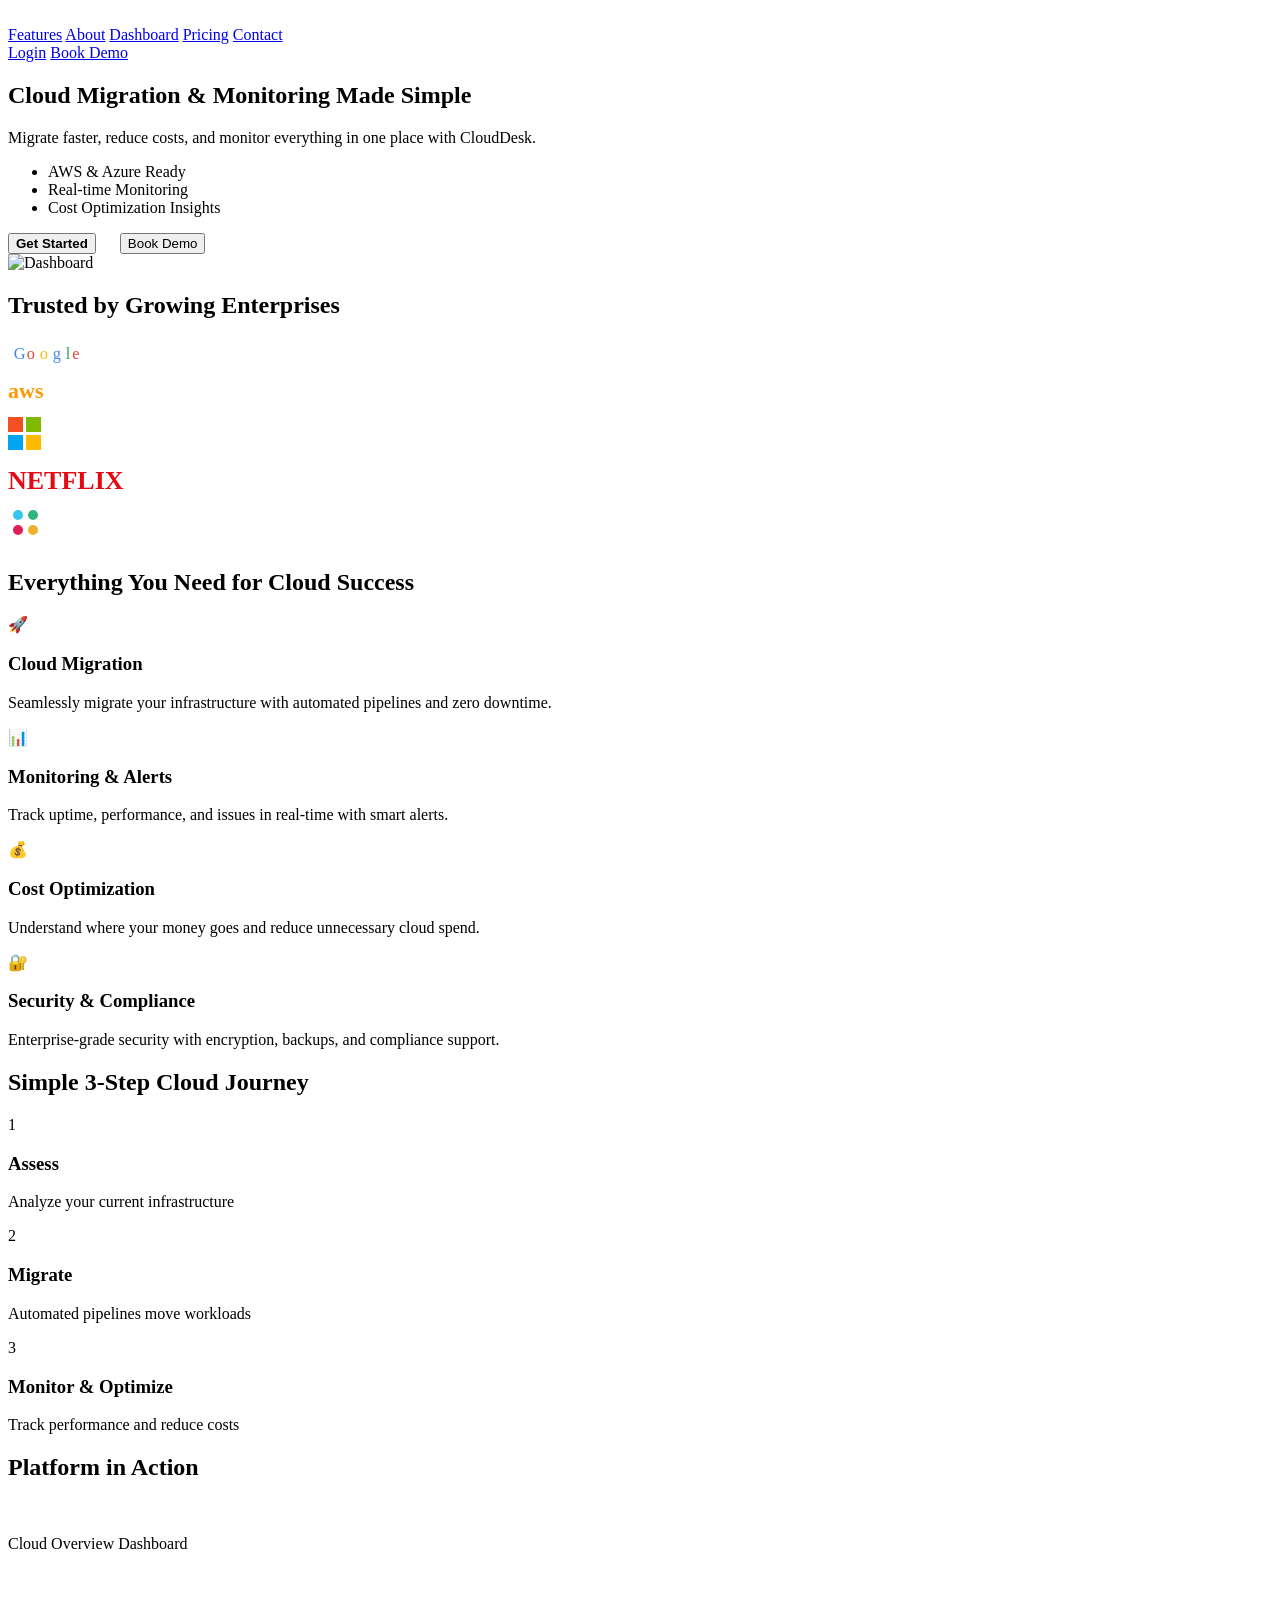
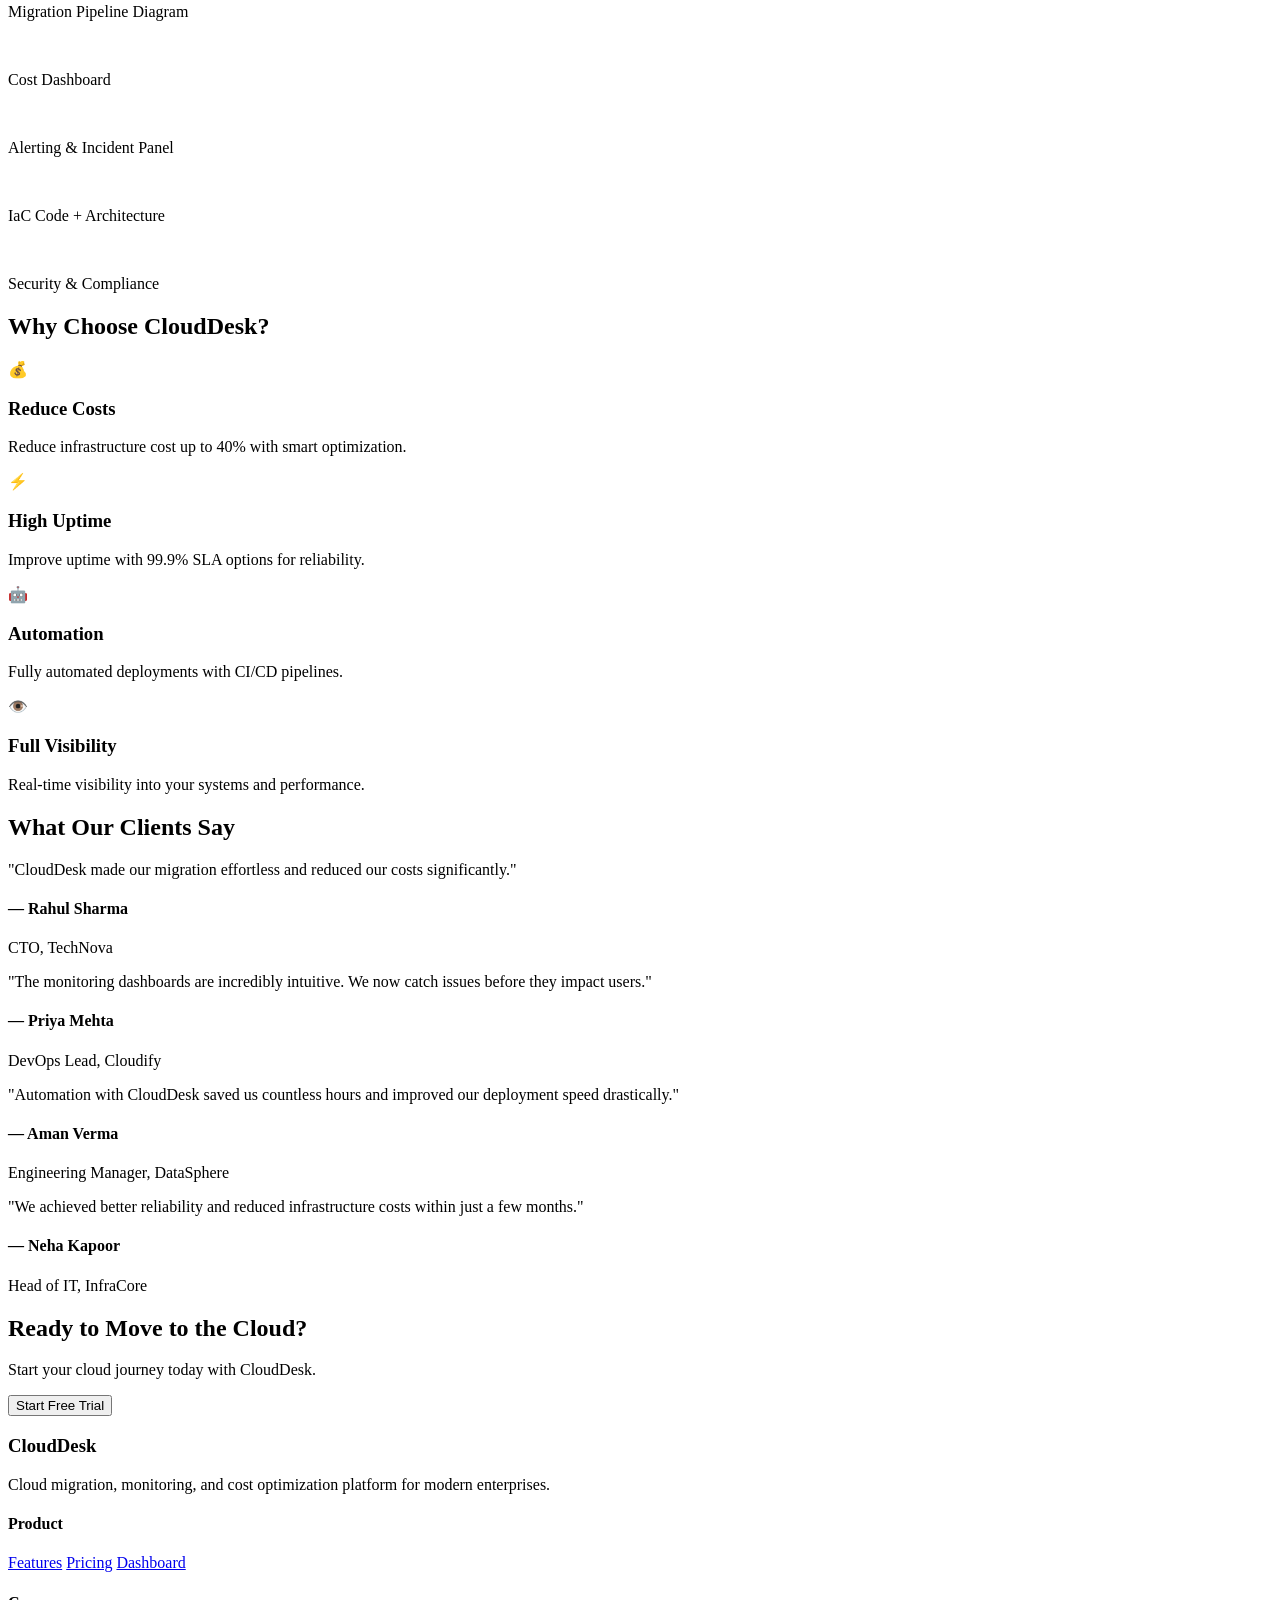
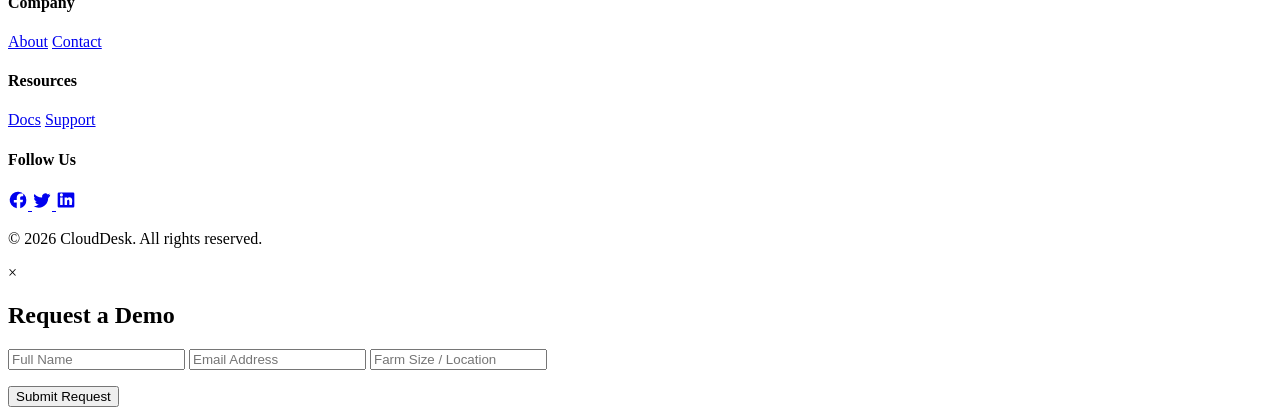
==== index.html @ 8ba95f3a "css" ====
<!DOCTYPE html>
<html lang="en">

<head>
  <meta charset="UTF-8">
  <meta name="viewport" content="width=device-width, initial-scale=1.0">
  <title>CloudDesk</title>
  <link rel="stylesheet" href="assets/css/style.css">
  <link rel="stylesheet" href="assets/css/auth.css">
</head>

<body>

  <!-- Navbar -->
  <header class="navbar">
    <div class="logo">
      <a href="/"><img src="assets/images/logo.png" alt=""></a>
    </div>
    <nav>
      <a href="#features">Features</a>
      <a href="about.html">About</a>
      <a href="#dashboard">Dashboard</a>
      <a href="pricing.html">Pricing</a>
      <a href="contact.html">Contact</a>
    </nav>
    <div class="nav-btns">
      <a href="login.html" class="login">Login</a>
      <a href="javascript:void(0)" class="demo" onclick="openModal()">Book Demo</a>
    </div>
  </header>
  <!-- Hero -->
  <section class="hero">
    <div class="hero-content">
      <h1>Cloud Migration & Monitoring Made Simple</h1>
      <p>
        Migrate faster, reduce costs, and monitor everything in one place with CloudDesk.
      </p>
      <ul class="hero-points">
        <li>AWS & Azure Ready</li>
        <li>Real-time Monitoring</li>
        <li>Cost Optimization Insights</li>
      </ul>

      <div class="hero-buttons">
        <button class="btn" style="color: black; font-weight: 600; margin-right: 20px;">Get Started</button>
        <button class="btn-outline">Book Demo</button>
      </div>


    </div>

    <div class="hero-visual">
      <!-- Main Dashboard -->
      <img class="main-dashboard" src="https://images.unsplash.com/photo-1551288049-bebda4e38f71" alt="Dashboard">

    </div>
  </section>

  <!-- trusted logo -->
  <section class="trusted">
    <h2>Trusted by Growing Enterprises</h2>

    <div class="logos">

      <!-- Google -->
      <div class="logo-item">
        <svg width="100" height="30" viewBox="0 0 272 92">
          <text x="0" y="60" font-size="50" fill="#4285F4">G</text>
          <text x="40" y="60" font-size="50" fill="#EA4335">o</text>
          <text x="80" y="60" font-size="50" fill="#FBBC05">o</text>
          <text x="120" y="60" font-size="50" fill="#4285F4">g</text>
          <text x="160" y="60" font-size="50" fill="#34A853">l</text>
          <text x="180" y="60" font-size="50" fill="#EA4335">e</text>
        </svg>
      </div>

      <!-- AWS -->
      <div class="logo-item">
        <svg width="120" height="40">
          <text x="0" y="25" font-size="22" fill="#FF9900" font-weight="bold">
            aws
          </text>
        </svg>
      </div>

      <!-- Microsoft -->
      <div class="logo-item">
        <svg width="120" height="40">
          <rect x="0" y="0" width="15" height="15" fill="#F25022" />
          <rect x="18" y="0" width="15" height="15" fill="#7FBA00" />
          <rect x="0" y="18" width="15" height="15" fill="#00A4EF" />
          <rect x="18" y="18" width="15" height="15" fill="#FFB900" />
          <text x="40" y="25" font-size="18" fill="#fff">Microsoft</text>
        </svg>
      </div>

      <!-- Netflix -->
      <div class="logo-item">
        <svg width="120" height="40">
          <text x="0" y="28" font-size="26" fill="#E50914" font-weight="bold">
            NETFLIX
          </text>
        </svg>
      </div>

      <!-- Slack -->
      <div class="logo-item">
        <svg width="120" height="40">
          <circle cx="10" cy="10" r="5" fill="#36C5F0" />
          <circle cx="25" cy="10" r="5" fill="#2EB67D" />
          <circle cx="10" cy="25" r="5" fill="#E01E5A" />
          <circle cx="25" cy="25" r="5" fill="#ECB22E" />
          <text x="40" y="25" font-size="18" fill="#fff">Slack</text>
        </svg>
      </div>

    </div>
  </section>

  <!-- Features -->
  <section class="features" id="features">
    <h2>Everything You Need for Cloud Success</h2>

    <div class="features-grid">

      <!-- Card 1 -->
      <div class="feature-card">
        <div class="icon">🚀</div>
        <h3>Cloud Migration</h3>
        <p>Seamlessly migrate your infrastructure with automated pipelines and zero downtime.</p>
      </div>

      <!-- Card 2 -->
      <div class="feature-card">
        <div class="icon">📊</div>
        <h3>Monitoring & Alerts</h3>
        <p>Track uptime, performance, and issues in real-time with smart alerts.</p>
      </div>

      <!-- Card 3 -->
      <div class="feature-card">
        <div class="icon">💰</div>
        <h3>Cost Optimization</h3>
        <p>Understand where your money goes and reduce unnecessary cloud spend.</p>
      </div>

      <!-- Card 4 -->
      <div class="feature-card">
        <div class="icon">🔐</div>
        <h3>Security & Compliance</h3>
        <p>Enterprise-grade security with encryption, backups, and compliance support.</p>
      </div>

    </div>
  </section>

  <!-- How it works -->
  <section class="steps">
    <h2>Simple 3-Step Cloud Journey</h2>

    <div class="steps-container">

      <!-- Step 1 -->
      <div class="step">
        <div class="step-circle">1</div>
        <h3>Assess</h3>
        <p>Analyze your current infrastructure</p>
      </div>

      <!-- Step 2 -->
      <div class="step">
        <div class="step-circle">2</div>
        <h3>Migrate</h3>
        <p>Automated pipelines move workloads</p>
      </div>

      <!-- Step 3 -->
      <div class="step">
        <div class="step-circle">3</div>
        <h3>Monitor & Optimize</h3>
        <p>Track performance and reduce costs</p>
      </div>

    </div>
  </section>

  <!-- Dashboard -->
  <section class="screens" id="dashboard">
    <h2>Platform in Action</h2>

    <div class="screens-grid">

      <div class="screen-card">
        <img src="assets/images/dashboard.png" alt="">
        <p>Cloud Overview Dashboard</p>
      </div>

      <div class="screen-card">
        <img src="assets/images/MIgration pipline.png" alt="">
        <p>Migration Pipeline Diagram</p>
      </div>

      <div class="screen-card">
        <img src="assets/images/Cost.png" alt="">
        <p>Cost Dashboard</p>
      </div>

      <div class="screen-card">
        <img src="assets/images/Alerts.png" alt="">
        <p>Alerting & Incident Panel</p>
      </div>

      <div class="screen-card">
        <img src="assets/images/lac.png" alt="">
        <p>IaC Code + Architecture</p>
      </div>

      <div class="screen-card">
        <img src="assets/images/Security.png" alt="">
        <p>Security & Compliance</p>
      </div>
    </div>
  </section>
  <!-- Stats -->
  <section class="benefits">
    <h2>Why Choose CloudDesk?</h2>

    <div class="benefits-grid">

      <!-- Benefit 1 -->
      <div class="benefit-card">
        <div class="benefit-icon">💰</div>
        <h3>Reduce Costs</h3>
        <p>Reduce infrastructure cost up to 40% with smart optimization.</p>
      </div>

      <!-- Benefit 2 -->
      <div class="benefit-card">
        <div class="benefit-icon">⚡</div>
        <h3>High Uptime</h3>
        <p>Improve uptime with 99.9% SLA options for reliability.</p>
      </div>

      <!-- Benefit 3 -->
      <div class="benefit-card">
        <div class="benefit-icon">🤖</div>
        <h3>Automation</h3>
        <p>Fully automated deployments with CI/CD pipelines.</p>
      </div>

      <!-- Benefit 4 -->
      <div class="benefit-card">
        <div class="benefit-icon">👁️</div>
        <h3>Full Visibility</h3>
        <p>Real-time visibility into your systems and performance.</p>
      </div>

    </div>
  </section>

  <!-- testimonials -->
  <section class="testimonials">
    <h2>What Our Clients Say</h2>

    <div class="testimonials-grid">

      <!-- Testimonial 1 -->
      <div class="testimonial-card">
        <p>"CloudDesk made our migration effortless and reduced our costs significantly."</p>
        <h4>— Rahul Sharma</h4>
        <span>CTO, TechNova</span>
      </div>

      <!-- Testimonial 2 -->
      <div class="testimonial-card">
        <p>"The monitoring dashboards are incredibly intuitive. We now catch issues before they impact users."</p>
        <h4>— Priya Mehta</h4>
        <span>DevOps Lead, Cloudify</span>
      </div>

      <!-- Testimonial 3 -->
      <div class="testimonial-card">
        <p>"Automation with CloudDesk saved us countless hours and improved our deployment speed drastically."</p>
        <h4>— Aman Verma</h4>
        <span>Engineering Manager, DataSphere</span>
      </div>

      <!-- Testimonial 4 -->
      <div class="testimonial-card">
        <p>"We achieved better reliability and reduced infrastructure costs within just a few months."</p>
        <h4>— Neha Kapoor</h4>
        <span>Head of IT, InfraCore</span>
      </div>

    </div>
  </section>

  <!-- CTA -->
  <section class="cta">
    <div class="cta-content">
      <h2>Ready to Move to the Cloud?</h2>
      <p>Start your cloud journey today with CloudDesk.</p>

      <button class="btn" style="width: inherit;">Start Free Trial</button>
    </div>
  </section>

  <!-- Footer -->
  <footer class="footer">

    <div class="footer-container">

      <!-- Brand -->
      <div class="footer-col">
        <h3>CloudDesk</h3>
        <p>Cloud migration, monitoring, and cost optimization platform for modern enterprises.</p>
      </div>

      <!-- Product -->
      <div class="footer-col">
        <h4>Product</h4>
        <a href="#features">Features</a>
        <a href="pricing.html">Pricing</a>
        <a href="#dashboard">Dashboard</a>
      </div>

      <!-- Company -->
      <div class="footer-col">
        <h4>Company</h4>
        <a href="about.html">About</a>
        <a href="contact.html">Contact</a>
      </div>

      <!-- Resources -->
      <div class="footer-col">
        <h4>Resources</h4>
        <a href="#">Docs</a>
        <a href="contact.html">Support</a>
      </div>

      <!-- Social -->
      <div class="footer-col">
        <h4>Follow Us</h4>
        <div class="socials">
          <a href="#">
            <svg width="20" height="20" viewBox="0 0 24 24">
              <path fill="currentColor" d="M22 12a10 10 0 1 0-11.5 9.9v-7H7v-3h3.5V9.5c0-3.4 2-5.3 5-5.3
                    1.4 0 2.8.2 2.8.2v3h-1.6c-1.6 0-2.1 1-2.1 2v2.4H18l-.5 3h-2.8v7A10 10 0 0 0 22 12" />
            </svg>
          </a>

          <!-- Twitter -->
          <a href="#">
            <svg width="20" height="20" viewBox="0 0 24 24">
              <path fill="currentColor" d="M22 5.8c-.7.3-1.5.6-2.3.7.8-.5 1.4-1.3 1.7-2.2-.8.5-1.6.8-2.5 1
                    a4 4 0 0 0-6.8 3.6A11.3 11.3 0 0 1 3 4.9a4 4 0 0 0 1.2 5.3c-.6 0-1.2-.2-1.7-.5
                    0 2 1.4 3.8 3.4 4.2-.4.1-.8.2-1.2.2-.3 0-.6 0-.9-.1.6 1.8 2.3 3.2 4.3 3.2
                    A8 8 0 0 1 2 19.5a11.3 11.3 0 0 0 6.1 1.8c7.3 0 11.3-6.1 11.3-11.3v-.5
                    c.8-.5 1.4-1.2 1.9-2" />
            </svg>
          </a>

          <!-- LinkedIn -->
          <a href="#">
            <svg width="20" height="20" viewBox="0 0 24 24">
              <path fill="currentColor" d="M20.5 3h-17A1.5 1.5 0 0 0 2 4.5v15A1.5 1.5 0 0 0 3.5 21h17
                    a1.5 1.5 0 0 0 1.5-1.5v-15A1.5 1.5 0 0 0 20.5 3zM8 18H5V9h3zm-1.5-10.3
                    A1.7 1.7 0 1 1 6.5 4a1.7 1.7 0 0 1 0 3.7zM19 18h-3v-4.5c0-1.1-.4-1.8-1.3-1.8
                    -.7 0-1.1.5-1.3 1-.1.2-.1.5-.1.8V18h-3V9h3v1.2c.4-.6 1.1-1.5 2.7-1.5
                    2 0 3.5 1.3 3.5 4.1z" />
            </svg>
          </a>
        </div>
      </div>

    </div>

    <!-- Bottom -->
    <div class="footer-bottom">
      <p>© 2026 CloudDesk. All rights reserved.</p>
    </div>

  </footer>

  <div class="modal" id="demoModal">

    <div class="modal-content" id="modalBox">

      <span class="close" onclick="closeModal()">&times;</span>

      <h2>Request a Demo</h2>

      <form id="demoForm">

        <input type="text" id="name" placeholder="Full Name" required>
        <input type="email" id="email" placeholder="Email Address" required>
        <input type="text" placeholder="Farm Size / Location">

        <p class="error" id="formError"></p>

        <button type="submit">Submit Request</button>

      </form>

    </div>

  </div>
  <script>
    const modal = document.getElementById("demoModal");
    const form = document.getElementById("demoForm");
    const error = document.getElementById("formError");
    const box = document.getElementById("modalBox");

    function openModal() {
      document.getElementById("demoModal").style.display = "flex";
    }

    function closeModal() {
      document.getElementById("demoModal").style.display = "none";
    }

    /* close outside */
    window.onclick = function (e) {
      const modal = document.getElementById("demoModal");
      if (e.target === modal) {
        modal.style.display = "none";
      }
    }

    /* FORM VALIDATION */
    form.addEventListener("submit", function (e) {
      e.preventDefault();

      const name = document.getElementById("name").value;
      const email = document.getElementById("email").value;

      if (name === "" || email === "") {
        error.innerText = "Please fill all required fields";

        box.classList.add("shake");
        setTimeout(() => box.classList.remove("shake"), 300);
      } else {
        error.classList.add("success");
        error.innerText = "✅ Request submitted successfully!";

        form.reset();
      }
    });
  </script>
</body>

</html>
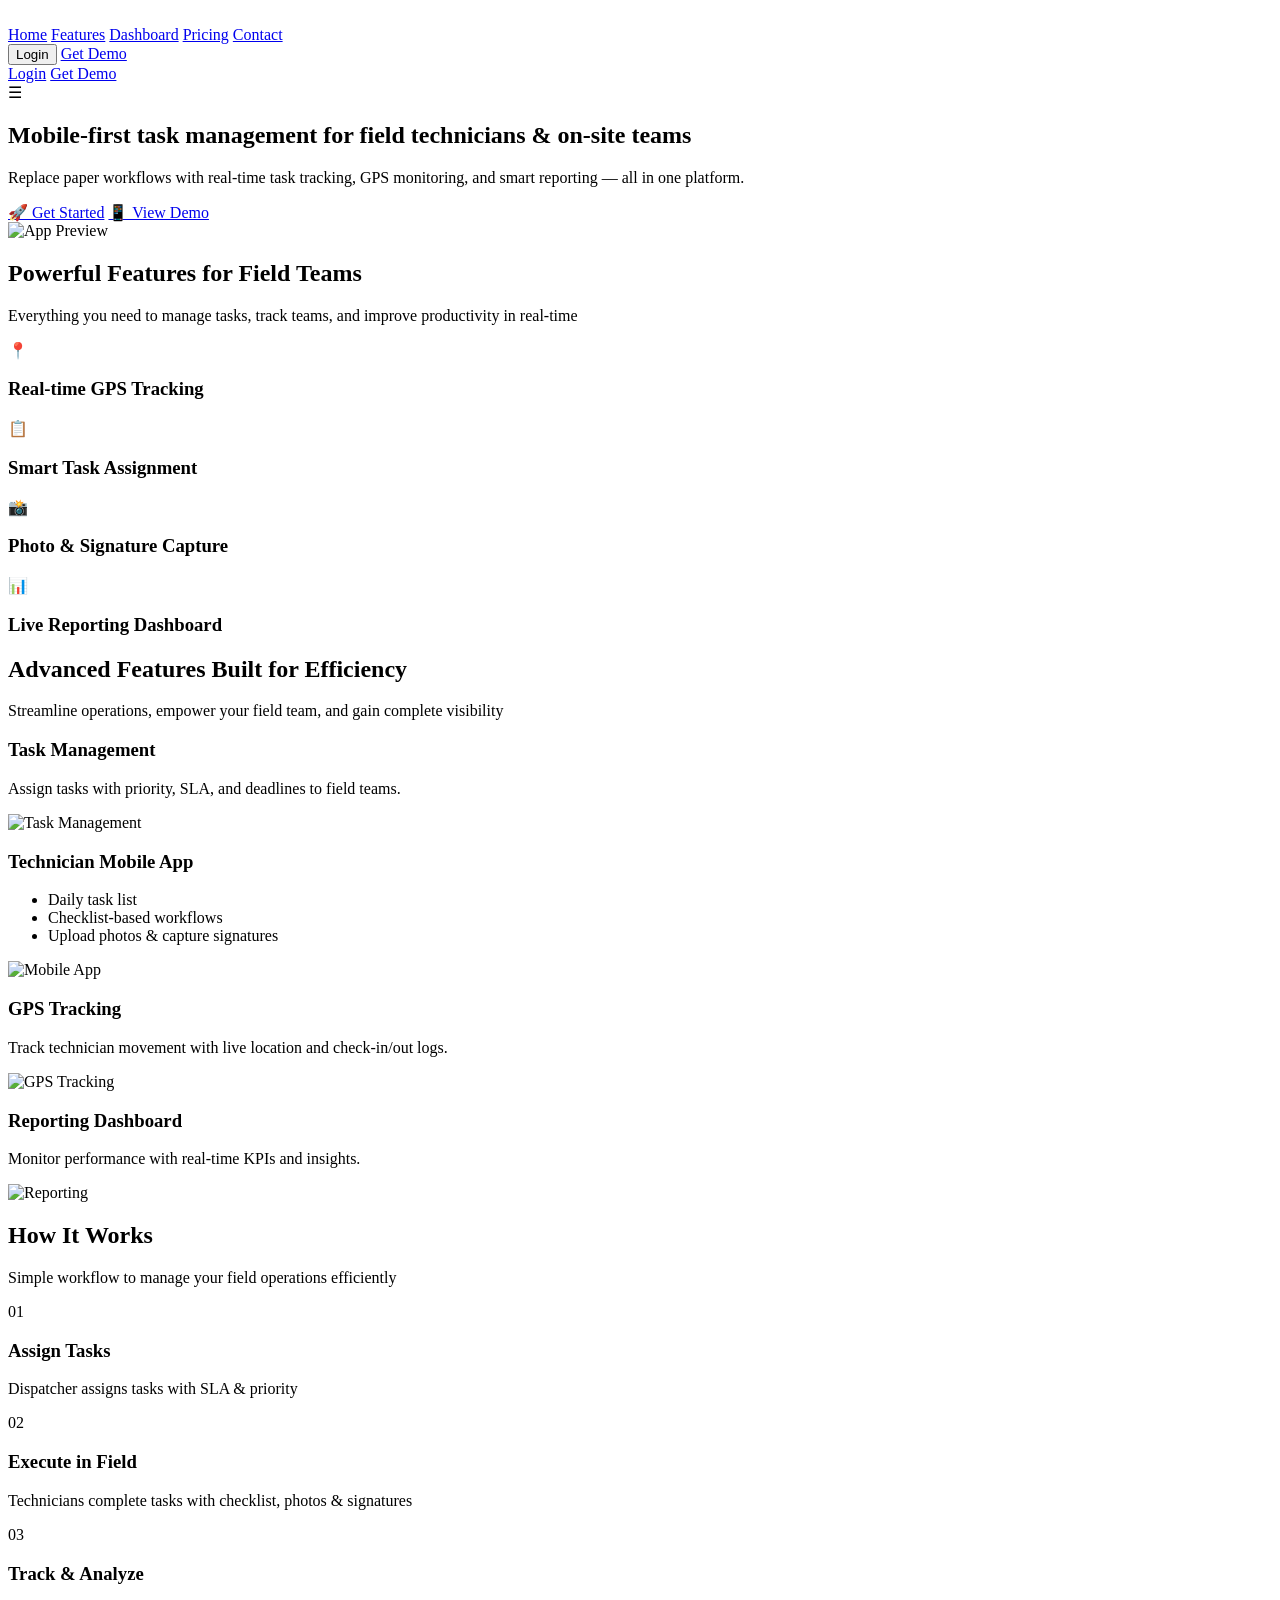
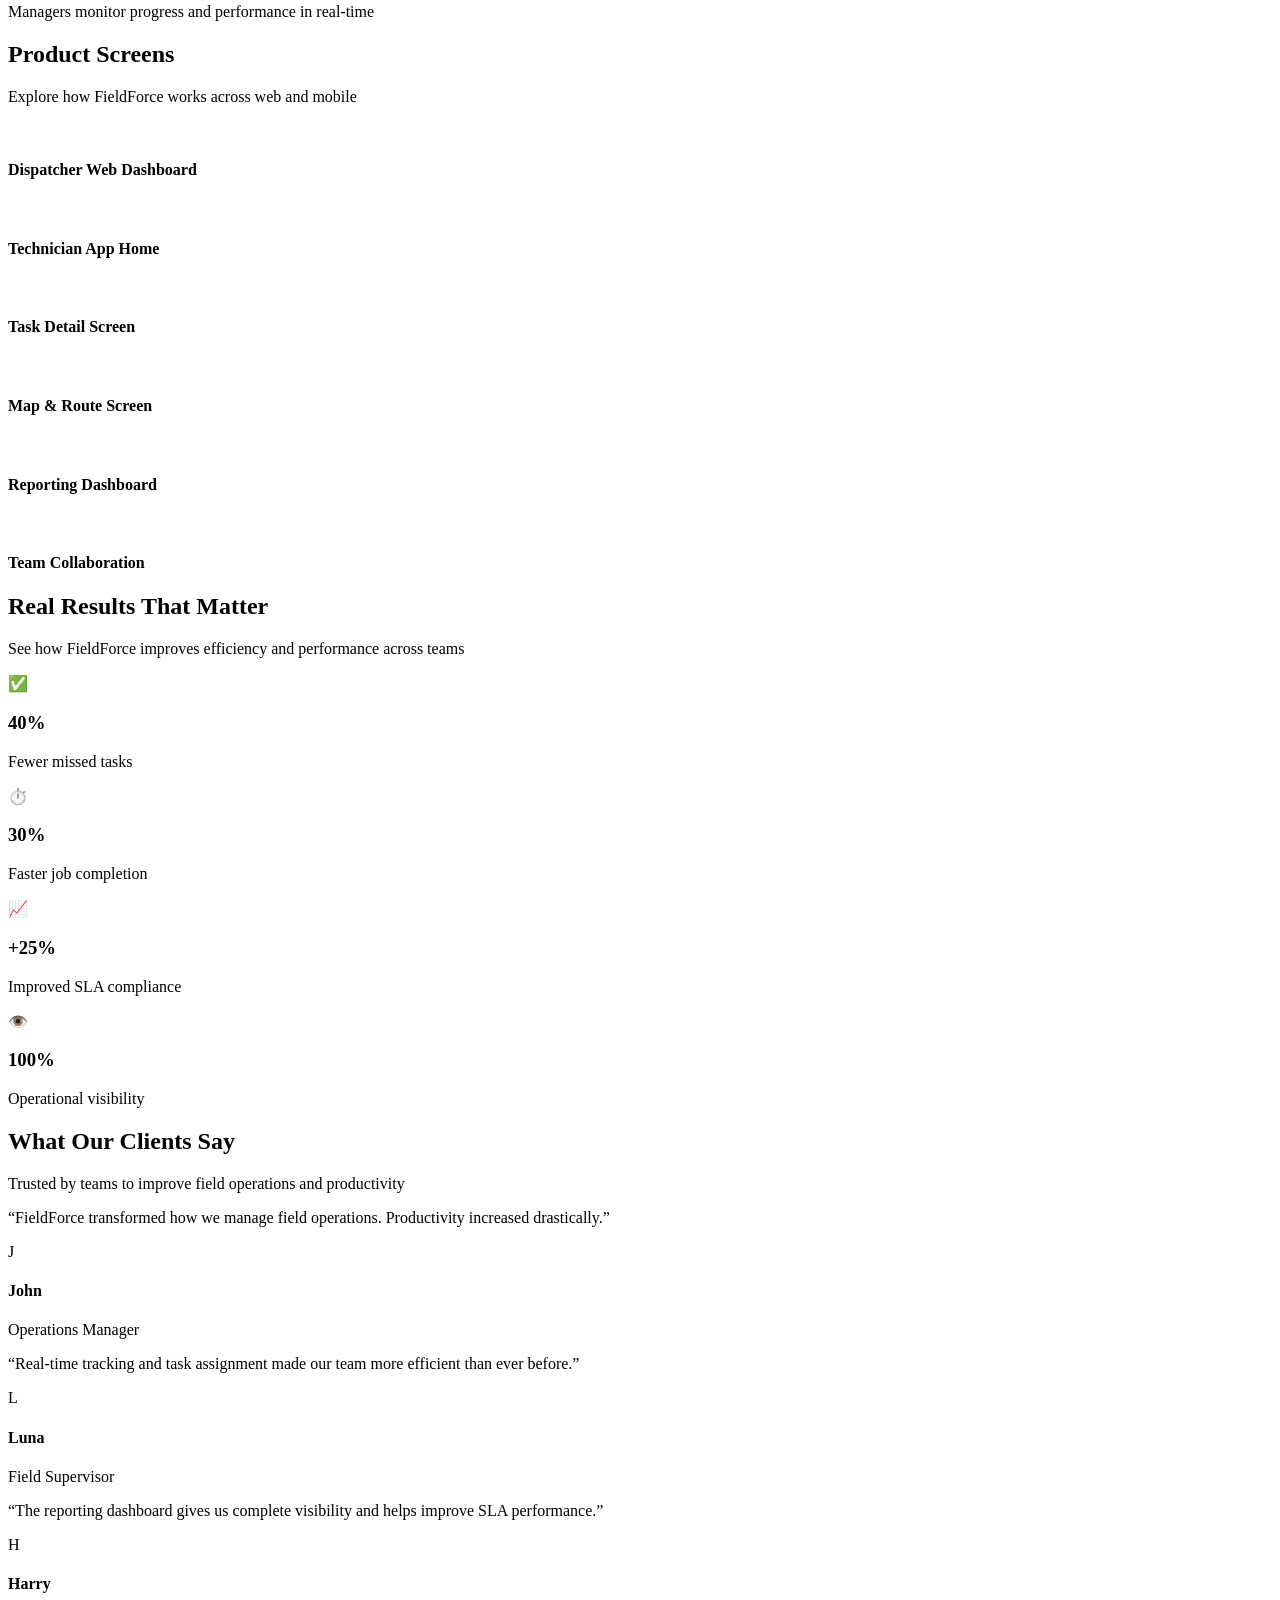
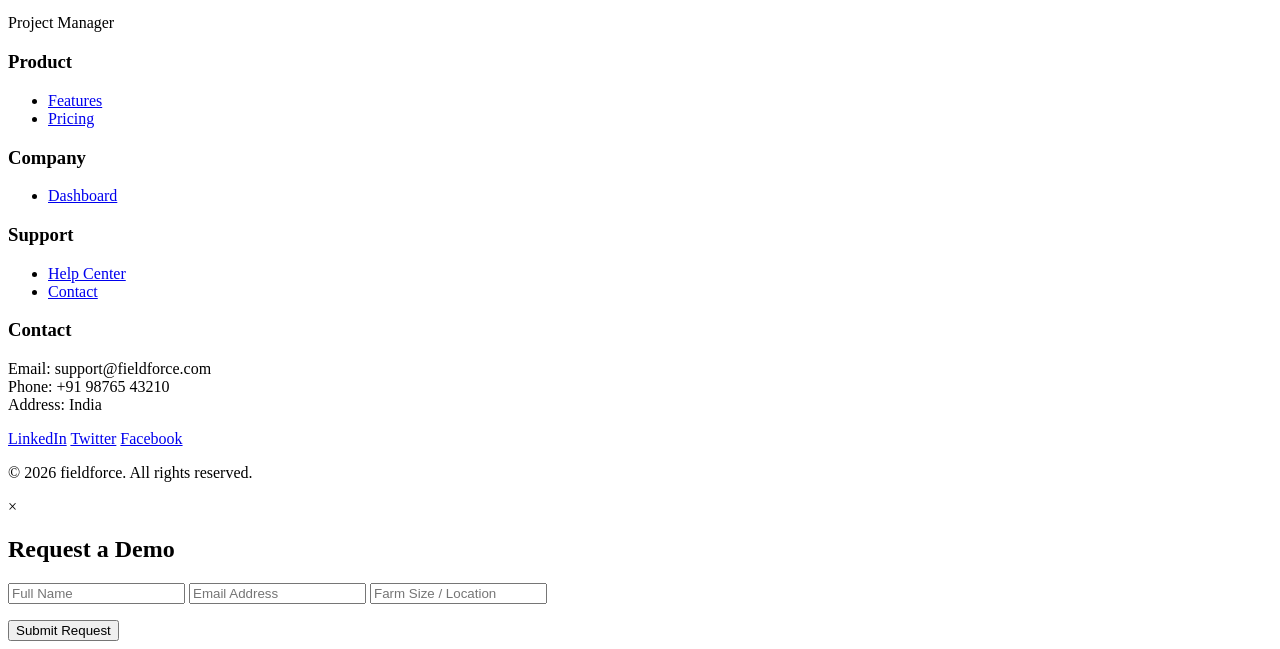
==== commit 2c5fd0e7: "minor changes" ====
--- a/index.html
+++ b/index.html
@@ -4,114 +4,104 @@
 <head>
   <meta charset="UTF-8">
   <meta name="viewport" content="width=device-width, initial-scale=1.0">
-  <title>CloudDesk</title>
+  <title>fieldforce</title>
   <link rel="stylesheet" href="assets/css/style.css">
   <link rel="stylesheet" href="assets/css/auth.css">
+  <link rel="stylesheet" href="https://cdnjs.cloudflare.com/ajax/libs/font-awesome/6.5.0/css/all.min.css">
 </head>
 
 <body>
 
   <!-- Navbar -->
   <header class="navbar">
-    <div class="logo">
-      <a href="/"><img src="assets/images/logo.png" alt=""></a>
-    </div>
-    <nav>
-      <a href="#features">Features</a>
-      <a href="about.html">About</a>
-      <a href="#dashboard">Dashboard</a>
-      <a href="pricing.html">Pricing</a>
-      <a href="contact.html">Contact</a>
-    </nav>
-    <div class="nav-btns">
-      <a href="login.html" class="login">Login</a>
-      <a href="javascript:void(0)" class="demo" onclick="openModal()">Book Demo</a>
+    <div class="container">
+
+      <!-- Logo -->
+      <div class="logo"><a href="/"><img src="assets/images/logo.png" alt=""></a></div>
+
+      <!-- Menu -->
+      <nav class="nav-links" id="navLinks">
+        <a href="/">Home</a>
+        <a href="#features">Features</a>
+        <a href="/#dashboard">Dashboard</a>
+        <a href="pricing.html">Pricing</a>
+        <a href="contact.html">Contact</a>
+
+        <div class="mobile-cta">
+          <button class="btn-outline">Login</button>
+          <a href="javascript:void(0)" class="btn-primary" onclick="openModal()">Get Demo</a>
+        </div>
+      </nav>
+
+      <!-- CTA Buttons -->
+      <div class="cta-buttons">
+        <a href="login.html" class="btn-outline">Login</a>
+        <a href="javascript:void(0)" class="btn-primary" onclick="openModal()">Get Demo</a>
+      </div>
+
+      <!-- Hamburger -->
+      <div class="menu-toggle" id="menuToggle">
+        ☰
+      </div>
+
     </div>
   </header>
   <!-- Hero -->
   <section class="hero">
-    <div class="hero-content">
-      <h1>Cloud Migration & Monitoring Made Simple</h1>
-      <p>
-        Migrate faster, reduce costs, and monitor everything in one place with CloudDesk.
-      </p>
-      <ul class="hero-points">
-        <li>AWS & Azure Ready</li>
-        <li>Real-time Monitoring</li>
-        <li>Cost Optimization Insights</li>
-      </ul>
-
-      <div class="hero-buttons">
-        <button class="btn" style="color: black; font-weight: 600; margin-right: 20px;">Get Started</button>
-        <button class="btn-outline">Book Demo</button>
-      </div>
-
-
-    </div>
-
-    <div class="hero-visual">
-      <!-- Main Dashboard -->
-      <img class="main-dashboard" src="https://images.unsplash.com/photo-1551288049-bebda4e38f71" alt="Dashboard">
-
-    </div>
-  </section>
-
-  <!-- trusted logo -->
-  <section class="trusted">
-    <h2>Trusted by Growing Enterprises</h2>
-
-    <div class="logos">
-
-      <!-- Google -->
-      <div class="logo-item">
-        <svg width="100" height="30" viewBox="0 0 272 92">
-          <text x="0" y="60" font-size="50" fill="#4285F4">G</text>
-          <text x="40" y="60" font-size="50" fill="#EA4335">o</text>
-          <text x="80" y="60" font-size="50" fill="#FBBC05">o</text>
-          <text x="120" y="60" font-size="50" fill="#4285F4">g</text>
-          <text x="160" y="60" font-size="50" fill="#34A853">l</text>
-          <text x="180" y="60" font-size="50" fill="#EA4335">e</text>
-        </svg>
-      </div>
-
-      <!-- AWS -->
-      <div class="logo-item">
-        <svg width="120" height="40">
-          <text x="0" y="25" font-size="22" fill="#FF9900" font-weight="bold">
-            aws
-          </text>
-        </svg>
-      </div>
-
-      <!-- Microsoft -->
-      <div class="logo-item">
-        <svg width="120" height="40">
-          <rect x="0" y="0" width="15" height="15" fill="#F25022" />
-          <rect x="18" y="0" width="15" height="15" fill="#7FBA00" />
-          <rect x="0" y="18" width="15" height="15" fill="#00A4EF" />
-          <rect x="18" y="18" width="15" height="15" fill="#FFB900" />
-          <text x="40" y="25" font-size="18" fill="#fff">Microsoft</text>
-        </svg>
-      </div>
-
-      <!-- Netflix -->
-      <div class="logo-item">
-        <svg width="120" height="40">
-          <text x="0" y="28" font-size="26" fill="#E50914" font-weight="bold">
-            NETFLIX
-          </text>
-        </svg>
-      </div>
-
-      <!-- Slack -->
-      <div class="logo-item">
-        <svg width="120" height="40">
-          <circle cx="10" cy="10" r="5" fill="#36C5F0" />
-          <circle cx="25" cy="10" r="5" fill="#2EB67D" />
-          <circle cx="10" cy="25" r="5" fill="#E01E5A" />
-          <circle cx="25" cy="25" r="5" fill="#ECB22E" />
-          <text x="40" y="25" font-size="18" fill="#fff">Slack</text>
-        </svg>
+    <div class="container hero-container">
+
+      <!-- Left Content -->
+      <div class="hero-content">
+        <h1>
+          Mobile-first task management for field technicians & on-site teams
+        </h1>
+
+        <p>
+          Replace paper workflows with real-time task tracking, GPS monitoring,
+          and smart reporting — all in one platform.
+        </p>
+
+        <div class="hero-buttons">
+          <a href="login.html" class="btn-primary">🚀 Get Started</a>
+          <a href="#" class="btn-outline">📱 View Demo</a>
+        </div>
+      </div>
+
+      <!-- Right Image -->
+      <div class="hero-image">
+        <img src="assets/images/home-banner.png" alt="App Preview">
+      </div>
+
+    </div>
+  </section>
+
+
+  <!-- features -->
+  <section class="highlights">
+    <div class="section-header">
+      <h2>Powerful Features for Field Teams</h2>
+      <p>Everything you need to manage tasks, track teams, and improve productivity in real-time</p>
+    </div>
+    <div class="container highlights-container">
+
+      <div class="highlight-card">
+        <div class="icon">📍</div>
+        <h3>Real-time GPS Tracking</h3>
+      </div>
+
+      <div class="highlight-card">
+        <div class="icon">📋</div>
+        <h3>Smart Task Assignment</h3>
+      </div>
+
+      <div class="highlight-card">
+        <div class="icon">📸</div>
+        <h3>Photo & Signature Capture</h3>
+      </div>
+
+      <div class="highlight-card">
+        <div class="icon">📊</div>
+        <h3>Live Reporting Dashboard</h3>
       </div>
 
     </div>
@@ -119,265 +109,328 @@
 
   <!-- Features -->
   <section class="features" id="features">
-    <h2>Everything You Need for Cloud Success</h2>
-
-    <div class="features-grid">
-
-      <!-- Card 1 -->
+    <div class="section-header">
+      <h2>Advanced Features Built for Efficiency</h2>
+      <p>Streamline operations, empower your field team, and gain complete visibility</p>
+    </div>
+    <div class="container">
+
+      <!-- Section Heading -->
+
       <div class="feature-card">
-        <div class="icon">🚀</div>
-        <h3>Cloud Migration</h3>
-        <p>Seamlessly migrate your infrastructure with automated pipelines and zero downtime.</p>
-      </div>
-
-      <!-- Card 2 -->
-      <div class="feature-card">
-        <div class="icon">📊</div>
-        <h3>Monitoring & Alerts</h3>
-        <p>Track uptime, performance, and issues in real-time with smart alerts.</p>
-      </div>
-
-      <!-- Card 3 -->
-      <div class="feature-card">
-        <div class="icon">💰</div>
-        <h3>Cost Optimization</h3>
-        <p>Understand where your money goes and reduce unnecessary cloud spend.</p>
-      </div>
-
-      <!-- Card 4 -->
-      <div class="feature-card">
-        <div class="icon">🔐</div>
-        <h3>Security & Compliance</h3>
-        <p>Enterprise-grade security with encryption, backups, and compliance support.</p>
-      </div>
-
-    </div>
+        <!-- Feature 1 -->
+        <div class="feature-row">
+          <div class="feature-text">
+            <h3>Task Management</h3>
+            <p>
+              Assign tasks with priority, SLA, and deadlines to field teams.
+            </p>
+          </div>
+          <div class="feature-image">
+            <img src="assets/images/taskmange.png" alt="Task Management">
+          </div>
+        </div>
+
+        <!-- Feature 2 -->
+        <div class="feature-row reverse">
+          <div class="feature-text">
+            <h3>Technician Mobile App</h3>
+            <ul>
+              <li>Daily task list</li>
+              <li>Checklist-based workflows</li>
+              <li>Upload photos & capture signatures</li>
+            </ul>
+          </div>
+          <div class="feature-image">
+            <img src="assets/images/mobile-app.png" alt="Mobile App" style="width: 200px;">
+          </div>
+        </div>
+
+        <!-- Feature 3 -->
+        <div class="feature-row">
+          <div class="feature-text">
+            <h3>GPS Tracking</h3>
+            <p>
+              Track technician movement with live location and check-in/out logs.
+            </p>
+          </div>
+          <div class="feature-image">
+            <img src="assets/images/gps.png" alt="GPS Tracking">
+          </div>
+        </div>
+
+        <!-- Feature 4 -->
+        <div class="feature-row reverse">
+          <div class="feature-text">
+            <h3>Reporting Dashboard</h3>
+            <p>
+              Monitor performance with real-time KPIs and insights.
+            </p>
+          </div>
+          <div class="feature-image">
+            <img src="assets/images/report.png" alt="Reporting">
+          </div>
+        </div>
+
+      </div>
+    </div>
+
   </section>
 
   <!-- How it works -->
-  <section class="steps">
-    <h2>Simple 3-Step Cloud Journey</h2>
-
-    <div class="steps-container">
-
-      <!-- Step 1 -->
-      <div class="step">
-        <div class="step-circle">1</div>
-        <h3>Assess</h3>
-        <p>Analyze your current infrastructure</p>
-      </div>
-
-      <!-- Step 2 -->
-      <div class="step">
-        <div class="step-circle">2</div>
-        <h3>Migrate</h3>
-        <p>Automated pipelines move workloads</p>
-      </div>
-
-      <!-- Step 3 -->
-      <div class="step">
-        <div class="step-circle">3</div>
-        <h3>Monitor & Optimize</h3>
-        <p>Track performance and reduce costs</p>
-      </div>
-
-    </div>
+  <section class="how-it-works">
+
+    <div class="container">
+
+      <!-- Heading -->
+      <div class="section-header dark">
+        <h2>How It Works</h2>
+        <p>Simple workflow to manage your field operations efficiently</p>
+      </div>
+
+      <!-- Steps -->
+      <div class="steps">
+
+        <!-- Step 1 -->
+        <div class="step-card">
+          <div class="step-number">01</div>
+          <h3>Assign Tasks</h3>
+          <p>Dispatcher assigns tasks with SLA & priority</p>
+        </div>
+
+        <!-- Step 2 -->
+        <div class="step-card">
+          <div class="step-number">02</div>
+          <h3>Execute in Field</h3>
+          <p>Technicians complete tasks with checklist, photos & signatures</p>
+        </div>
+
+        <!-- Step 3 -->
+        <div class="step-card">
+          <div class="step-number">03</div>
+          <h3>Track & Analyze</h3>
+          <p>Managers monitor progress and performance in real-time</p>
+        </div>
+
+      </div>
+
+    </div>
+
   </section>
 
   <!-- Dashboard -->
   <section class="screens" id="dashboard">
-    <h2>Platform in Action</h2>
-
-    <div class="screens-grid">
-
-      <div class="screen-card">
-        <img src="assets/images/dashboard.png" alt="">
-        <p>Cloud Overview Dashboard</p>
-      </div>
-
-      <div class="screen-card">
-        <img src="assets/images/MIgration pipline.png" alt="">
-        <p>Migration Pipeline Diagram</p>
-      </div>
-
-      <div class="screen-card">
-        <img src="assets/images/Cost.png" alt="">
-        <p>Cost Dashboard</p>
-      </div>
-
-      <div class="screen-card">
-        <img src="assets/images/Alerts.png" alt="">
-        <p>Alerting & Incident Panel</p>
-      </div>
-
-      <div class="screen-card">
-        <img src="assets/images/lac.png" alt="">
-        <p>IaC Code + Architecture</p>
-      </div>
-
-      <div class="screen-card">
-        <img src="assets/images/Security.png" alt="">
-        <p>Security & Compliance</p>
-      </div>
-    </div>
-  </section>
+
+    <div class="container dashboard-container">
+
+      <!-- Heading -->
+      <div class="section-header dark">
+        <h2>Product Screens</h2>
+        <p>Explore how FieldForce works across web and mobile</p>
+      </div>
+
+      <!-- Grid -->
+      <div class="screens-grid">
+
+        <div class="screen-card">
+          <img src="assets/images/Web-Dashboard.png" alt="">
+          <h4>Dispatcher Web Dashboard</h4>
+        </div>
+
+        <div class="screen-card">
+          <img src="assets/images/mobile-app.png" alt="" style="object-fit: contain;">
+          <h4>Technician App Home</h4>
+        </div>
+
+        <div class="screen-card">
+          <img src="assets/images/Task.png" alt="">
+          <h4>Task Detail Screen</h4>
+        </div>
+
+        <div class="screen-card">
+          <img src="assets/images/map.png" alt="">
+          <h4>Map & Route Screen</h4>
+        </div>
+
+        <div class="screen-card">
+          <img src="assets/images/report.png" alt="">
+          <h4>Reporting Dashboard</h4>
+        </div>
+
+        <div class="screen-card">
+          <img src="assets/images/team.png" alt="">
+          <h4>Team Collaboration</h4>
+        </div>
+
+      </div>
+
+    </div>
+
+  </section>
+
+
   <!-- Stats -->
-  <section class="benefits">
-    <h2>Why Choose CloudDesk?</h2>
-
-    <div class="benefits-grid">
-
-      <!-- Benefit 1 -->
-      <div class="benefit-card">
-        <div class="benefit-icon">💰</div>
-        <h3>Reduce Costs</h3>
-        <p>Reduce infrastructure cost up to 40% with smart optimization.</p>
-      </div>
-
-      <!-- Benefit 2 -->
-      <div class="benefit-card">
-        <div class="benefit-icon">⚡</div>
-        <h3>High Uptime</h3>
-        <p>Improve uptime with 99.9% SLA options for reliability.</p>
-      </div>
-
-      <!-- Benefit 3 -->
-      <div class="benefit-card">
-        <div class="benefit-icon">🤖</div>
-        <h3>Automation</h3>
-        <p>Fully automated deployments with CI/CD pipelines.</p>
-      </div>
-
-      <!-- Benefit 4 -->
-      <div class="benefit-card">
-        <div class="benefit-icon">👁️</div>
-        <h3>Full Visibility</h3>
-        <p>Real-time visibility into your systems and performance.</p>
-      </div>
-
-    </div>
+  <section class="impact">
+
+    <div class="container">
+
+      <!-- Heading -->
+      <div class="section-header dark">
+        <h2>Real Results That Matter</h2>
+        <p>See how FieldForce improves efficiency and performance across teams</p>
+      </div>
+
+      <!-- Stats -->
+      <div class="impact-grid">
+
+        <div class="impact-card">
+          <div class="icon">✅</div>
+          <h3>40%</h3>
+          <p>Fewer missed tasks</p>
+        </div>
+
+        <div class="impact-card">
+          <div class="icon">⏱️</div>
+          <h3>30%</h3>
+          <p>Faster job completion</p>
+        </div>
+
+        <div class="impact-card">
+          <div class="icon">📈</div>
+          <h3>+25%</h3>
+          <p>Improved SLA compliance</p>
+        </div>
+
+        <div class="impact-card">
+          <div class="icon">👁️</div>
+          <h3>100%</h3>
+          <p>Operational visibility</p>
+        </div>
+
+      </div>
+
+    </div>
+
   </section>
 
   <!-- testimonials -->
   <section class="testimonials">
-    <h2>What Our Clients Say</h2>
-
-    <div class="testimonials-grid">
-
-      <!-- Testimonial 1 -->
-      <div class="testimonial-card">
-        <p>"CloudDesk made our migration effortless and reduced our costs significantly."</p>
-        <h4>— Rahul Sharma</h4>
-        <span>CTO, TechNova</span>
-      </div>
-
-      <!-- Testimonial 2 -->
-      <div class="testimonial-card">
-        <p>"The monitoring dashboards are incredibly intuitive. We now catch issues before they impact users."</p>
-        <h4>— Priya Mehta</h4>
-        <span>DevOps Lead, Cloudify</span>
-      </div>
-
-      <!-- Testimonial 3 -->
-      <div class="testimonial-card">
-        <p>"Automation with CloudDesk saved us countless hours and improved our deployment speed drastically."</p>
-        <h4>— Aman Verma</h4>
-        <span>Engineering Manager, DataSphere</span>
-      </div>
-
-      <!-- Testimonial 4 -->
-      <div class="testimonial-card">
-        <p>"We achieved better reliability and reduced infrastructure costs within just a few months."</p>
-        <h4>— Neha Kapoor</h4>
-        <span>Head of IT, InfraCore</span>
-      </div>
-
-    </div>
-  </section>
-
-  <!-- CTA -->
-  <section class="cta">
-    <div class="cta-content">
-      <h2>Ready to Move to the Cloud?</h2>
-      <p>Start your cloud journey today with CloudDesk.</p>
-
-      <button class="btn" style="width: inherit;">Start Free Trial</button>
-    </div>
-  </section>
+
+    <div class="container">
+
+      <!-- Heading -->
+      <div class="section-header dark">
+        <h2>What Our Clients Say</h2>
+        <p>Trusted by teams to improve field operations and productivity</p>
+      </div>
+
+      <!-- Testimonials Grid -->
+      <div class="testimonials-grid">
+
+        <!-- Testimonial 1 -->
+        <div class="testimonial-card">
+          <p>
+            “FieldForce transformed how we manage field operations. Productivity increased drastically.”
+          </p>
+          <div class="testimonial-user">
+            <div class="avatar">J</div>
+            <div>
+              <h4>John</h4>
+              <span>Operations Manager</span>
+            </div>
+          </div>
+        </div>
+
+        <!-- Testimonial 2 -->
+        <div class="testimonial-card">
+          <p>
+            “Real-time tracking and task assignment made our team more efficient than ever before.”
+          </p>
+          <div class="testimonial-user">
+            <div class="avatar">L</div>
+            <div>
+              <h4>Luna</h4>
+              <span>Field Supervisor</span>
+            </div>
+          </div>
+        </div>
+
+        <!-- Testimonial 3 -->
+        <div class="testimonial-card">
+          <p>
+            “The reporting dashboard gives us complete visibility and helps improve SLA performance.”
+          </p>
+          <div class="testimonial-user">
+            <div class="avatar">H</div>
+            <div>
+              <h4>Harry</h4>
+              <span>Project Manager</span>
+            </div>
+          </div>
+        </div>
+
+      </div>
+
+    </div>
+
+  </section>
+
 
   <!-- Footer -->
   <footer class="footer">
 
     <div class="footer-container">
 
-      <!-- Brand -->
-      <div class="footer-col">
-        <h3>CloudDesk</h3>
-        <p>Cloud migration, monitoring, and cost optimization platform for modern enterprises.</p>
-      </div>
-
       <!-- Product -->
       <div class="footer-col">
-        <h4>Product</h4>
-        <a href="#features">Features</a>
-        <a href="pricing.html">Pricing</a>
-        <a href="#dashboard">Dashboard</a>
+        <h3>Product</h3>
+        <ul>
+          <li><a href="#features">Features</a></li>
+          <li><a href="pricing.html">Pricing</a></li>
+        </ul>
       </div>
 
       <!-- Company -->
       <div class="footer-col">
-        <h4>Company</h4>
-        <a href="about.html">About</a>
-        <a href="contact.html">Contact</a>
-      </div>
-
-      <!-- Resources -->
+        <h3>Company</h3>
+        <ul>
+          <li><a href="#dashboard">Dashboard</a></li>
+        </ul>
+      </div>
+
+      <!-- Column 3 -->
       <div class="footer-col">
-        <h4>Resources</h4>
-        <a href="#">Docs</a>
-        <a href="contact.html">Support</a>
+        <h3>Support</h3>
+        <ul>
+          <li><a href="contact.html">Help Center</a></li>
+          <li><a href="contact.html">Contact</a></li>
+          <!-- <li><a href="#">Privacy Policy</a></li> -->
+        </ul>
+      </div>
+
+      <!-- Column 4 -->
+      <div class="footer-col">
+        <h3>Contact</h3>
+        <ul class="contact-info" style="background: none; display: inherit; padding: inherit;">
+          <li>Email: support@fieldforce.com</li>
+          <li>Phone: +91 98765 43210</li>
+          <li>Address: India</li>
+        </ul>
+
       </div>
 
       <!-- Social -->
-      <div class="footer-col">
-        <h4>Follow Us</h4>
-        <div class="socials">
-          <a href="#">
-            <svg width="20" height="20" viewBox="0 0 24 24">
-              <path fill="currentColor" d="M22 12a10 10 0 1 0-11.5 9.9v-7H7v-3h3.5V9.5c0-3.4 2-5.3 5-5.3
-                    1.4 0 2.8.2 2.8.2v3h-1.6c-1.6 0-2.1 1-2.1 2v2.4H18l-.5 3h-2.8v7A10 10 0 0 0 22 12" />
-            </svg>
-          </a>
-
-          <!-- Twitter -->
-          <a href="#">
-            <svg width="20" height="20" viewBox="0 0 24 24">
-              <path fill="currentColor" d="M22 5.8c-.7.3-1.5.6-2.3.7.8-.5 1.4-1.3 1.7-2.2-.8.5-1.6.8-2.5 1
-                    a4 4 0 0 0-6.8 3.6A11.3 11.3 0 0 1 3 4.9a4 4 0 0 0 1.2 5.3c-.6 0-1.2-.2-1.7-.5
-                    0 2 1.4 3.8 3.4 4.2-.4.1-.8.2-1.2.2-.3 0-.6 0-.9-.1.6 1.8 2.3 3.2 4.3 3.2
-                    A8 8 0 0 1 2 19.5a11.3 11.3 0 0 0 6.1 1.8c7.3 0 11.3-6.1 11.3-11.3v-.5
-                    c.8-.5 1.4-1.2 1.9-2" />
-            </svg>
-          </a>
-
-          <!-- LinkedIn -->
-          <a href="#">
-            <svg width="20" height="20" viewBox="0 0 24 24">
-              <path fill="currentColor" d="M20.5 3h-17A1.5 1.5 0 0 0 2 4.5v15A1.5 1.5 0 0 0 3.5 21h17
-                    a1.5 1.5 0 0 0 1.5-1.5v-15A1.5 1.5 0 0 0 20.5 3zM8 18H5V9h3zm-1.5-10.3
-                    A1.7 1.7 0 1 1 6.5 4a1.7 1.7 0 0 1 0 3.7zM19 18h-3v-4.5c0-1.1-.4-1.8-1.3-1.8
-                    -.7 0-1.1.5-1.3 1-.1.2-.1.5-.1.8V18h-3V9h3v1.2c.4-.6 1.1-1.5 2.7-1.5
-                    2 0 3.5 1.3 3.5 4.1z" />
-            </svg>
-          </a>
-        </div>
+      <div class="social-links">
+        <a href="#">LinkedIn</a>
+        <a href="#">Twitter</a>
+        <a href="#">Facebook</a>
       </div>
 
     </div>
 
     <!-- Bottom -->
     <div class="footer-bottom">
-      <p>© 2026 CloudDesk. All rights reserved.</p>
+      <p>© 2026 fieldforce. All rights reserved.</p>
     </div>
 
   </footer>
@@ -446,7 +499,15 @@
         form.reset();
       }
     });
+
+    const toggle = document.getElementById("menuToggle");
+    const nav = document.getElementById("navLinks");
+
+    toggle.addEventListener("click", () => {
+      nav.classList.toggle("active");
+    });
   </script>
+  <!-- <script src="script.js"></script> -->
 </body>
 
 </html>
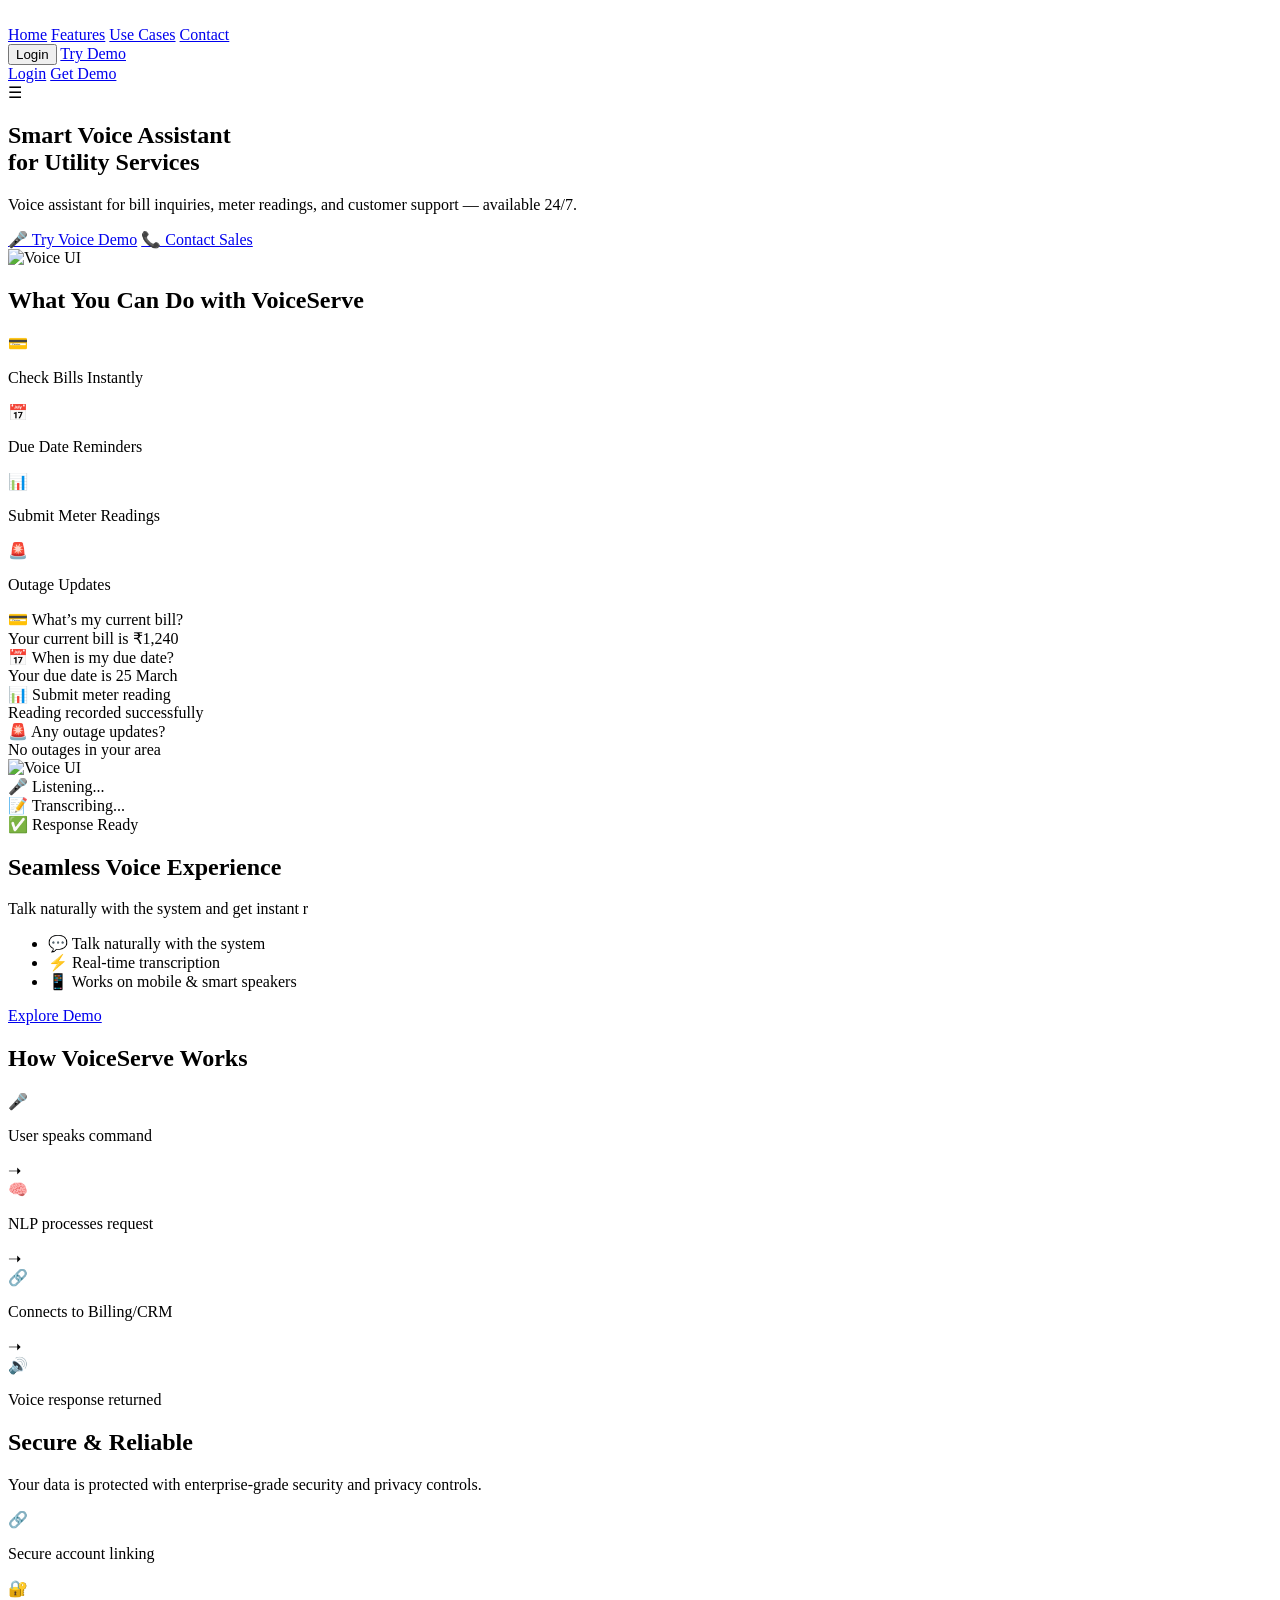
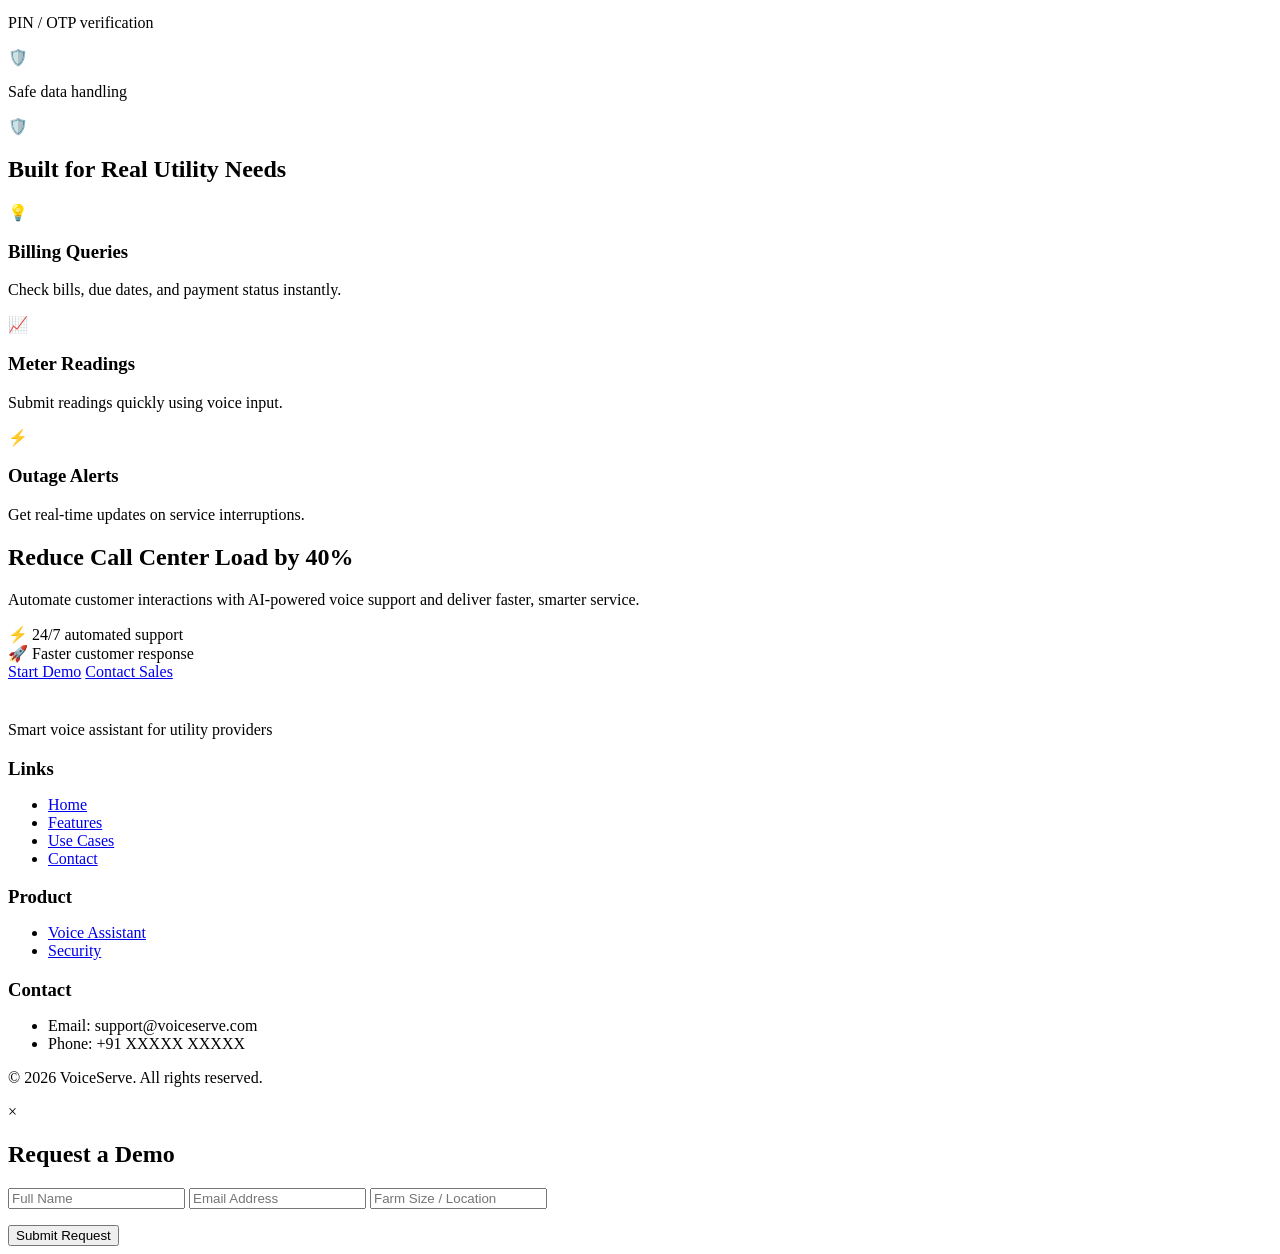
==== commit bec31869: "linking" ====
--- a/index.html
+++ b/index.html
@@ -4,7 +4,7 @@
 <head>
   <meta charset="UTF-8">
   <meta name="viewport" content="width=device-width, initial-scale=1.0">
-  <title>fieldforce</title>
+  <title>VoiceServe </title>
   <link rel="stylesheet" href="assets/css/style.css">
   <link rel="stylesheet" href="assets/css/auth.css">
   <link rel="stylesheet" href="https://cdnjs.cloudflare.com/ajax/libs/font-awesome/6.5.0/css/all.min.css">
@@ -17,19 +17,18 @@
     <div class="container">
 
       <!-- Logo -->
-      <div class="logo"><a href="/"><img src="assets/images/logo.png" alt=""></a></div>
+      <div class="logo"><a href="/"><img src="assets/images/logo.png" alt="" style="width: 200px;"></a></div>
 
       <!-- Menu -->
       <nav class="nav-links" id="navLinks">
         <a href="/">Home</a>
         <a href="#features">Features</a>
-        <a href="/#dashboard">Dashboard</a>
-        <a href="pricing.html">Pricing</a>
+        <a href="#usecase">Use Cases</a>
         <a href="contact.html">Contact</a>
 
         <div class="mobile-cta">
           <button class="btn-outline">Login</button>
-          <a href="javascript:void(0)" class="btn-primary" onclick="openModal()">Get Demo</a>
+          <a href="javascript:void(0)" class="btn-primary" onclick="openModal()">Try Demo</a>
         </div>
       </nav>
 
@@ -48,332 +47,266 @@
   </header>
   <!-- Hero -->
   <section class="hero">
-    <div class="container hero-container">
+    <div class="hero-container">
 
       <!-- Left Content -->
       <div class="hero-content">
-        <h1>
-          Mobile-first task management for field technicians & on-site teams
+        <h1>Smart Voice Assistant <br />
+          <span>for Utility Services</span>
         </h1>
 
         <p>
-          Replace paper workflows with real-time task tracking, GPS monitoring,
-          and smart reporting — all in one platform.
+          Voice assistant for bill inquiries, meter readings, and customer support — available 24/7.
         </p>
 
         <div class="hero-buttons">
-          <a href="login.html" class="btn-primary">🚀 Get Started</a>
-          <a href="#" class="btn-outline">📱 View Demo</a>
+          <a href="javscript:void(0)" class="btn primary" onclick="openModal()">🎤 Try Voice Demo</a>
+          <a href="contact.html" class="btn secondary">📞 Contact Sales</a>
         </div>
       </div>
 
       <!-- Right Image -->
       <div class="hero-image">
-        <img src="assets/images/home-banner.png" alt="App Preview">
-      </div>
-
-    </div>
-  </section>
-
-
-  <!-- features -->
-  <section class="highlights">
-    <div class="section-header">
-      <h2>Powerful Features for Field Teams</h2>
-      <p>Everything you need to manage tasks, track teams, and improve productivity in real-time</p>
-    </div>
-    <div class="container highlights-container">
-
-      <div class="highlight-card">
-        <div class="icon">📍</div>
-        <h3>Real-time GPS Tracking</h3>
-      </div>
-
-      <div class="highlight-card">
-        <div class="icon">📋</div>
-        <h3>Smart Task Assignment</h3>
-      </div>
-
-      <div class="highlight-card">
-        <div class="icon">📸</div>
-        <h3>Photo & Signature Capture</h3>
-      </div>
-
-      <div class="highlight-card">
-        <div class="icon">📊</div>
-        <h3>Live Reporting Dashboard</h3>
-      </div>
-
-    </div>
-  </section>
+        <img src="assets/images/voice-ui.png" alt="Voice UI">
+      </div>
+
+    </div>
+  </section>
+
 
   <!-- Features -->
-  <section class="features" id="features">
-    <div class="section-header">
-      <h2>Advanced Features Built for Efficiency</h2>
-      <p>Streamline operations, empower your field team, and gain complete visibility</p>
-    </div>
-    <div class="container">
-
-      <!-- Section Heading -->
-
-      <div class="feature-card">
-        <!-- Feature 1 -->
-        <div class="feature-row">
-          <div class="feature-text">
-            <h3>Task Management</h3>
-            <p>
-              Assign tasks with priority, SLA, and deadlines to field teams.
-            </p>
+  <section class="features-combo" id="features">
+
+    <h2>What You Can Do with VoiceServe</h2>
+
+    <div class="combo-container">
+
+      <!-- LEFT: Timeline -->
+      <div class="timeline">
+
+        <div class="step">
+          <span>💳</span>
+          <p>Check Bills Instantly</p>
+        </div>
+
+        <div class="step">
+          <span>📅</span>
+          <p>Due Date Reminders</p>
+        </div>
+
+        <div class="step">
+          <span>📊</span>
+          <p>Submit Meter Readings</p>
+        </div>
+
+        <div class="step">
+          <span>🚨</span>
+          <p>Outage Updates</p>
+        </div>
+
+      </div>
+
+      <!-- RIGHT: Chat UI -->
+      <div class="chat-ui">
+
+        <div class="msg user">💳 What’s my current bill?</div>
+        <div class="msg bot">Your current bill is ₹1,240</div>
+
+        <div class="msg user">📅 When is my due date?</div>
+        <div class="msg bot">Your due date is 25 March</div>
+
+        <div class="msg user">📊 Submit meter reading</div>
+        <div class="msg bot">Reading recorded successfully</div>
+
+        <div class="msg user">🚨 Any outage updates?</div>
+        <div class="msg bot">No outages in your area</div>
+
+      </div>
+
+    </div>
+
+  </section>
+
+  <!-- product section -->
+  <section class="experience" id="voice-assistant"> 
+
+    <div class="exp-container">
+
+      <!-- LEFT: Image + Wave -->
+      <div class="exp-image fade-left">
+        <div class="wave-circle"></div>
+
+        <img src="assets/images/voice-ui.png" alt="Voice UI">
+
+        <!-- Floating Tags -->
+        <div class="tag tag1">🎤 Listening...</div>
+        <div class="tag tag2">📝 Transcribing...</div>
+        <div class="tag tag3">✅ Response Ready</div>
+      </div>
+
+      <!-- RIGHT: Content -->
+      <div class="exp-content fade-right">
+        <h2>Seamless Voice Experience</h2>
+
+        <!-- Typing Text -->
+        <p class="subtitle">
+          <span id="typing-text"></span>
+        </p>
+
+        <ul class="exp-list">
+          <li>💬 Talk naturally with the system</li>
+          <li>⚡ Real-time transcription</li>
+          <li>📱 Works on mobile & smart speakers</li>
+        </ul>
+
+        <a href="#" class="btn primary">Explore Demo</a>
+      </div>
+
+    </div>
+
+  </section>
+  <!-- How it works -->
+  <section class="flow">
+
+    <h2>How VoiceServe Works</h2>
+
+    <div class="flow-container">
+
+      <!-- Step 1 -->
+      <div class="flow-step fade-up">
+        <div class="circle">🎤</div>
+        <p>User speaks command</p>
+      </div>
+
+      <div class="arrow">➝</div>
+
+      <!-- Step 2 -->
+      <div class="flow-step fade-up">
+        <div class="circle">🧠</div>
+        <p>NLP processes request</p>
+      </div>
+
+      <div class="arrow">➝</div>
+
+      <!-- Step 3 -->
+      <div class="flow-step fade-up">
+        <div class="circle">🔗</div>
+        <p>Connects to Billing/CRM</p>
+      </div>
+
+      <div class="arrow">➝</div>
+
+      <!-- Step 4 -->
+      <div class="flow-step fade-up">
+        <div class="circle">🔊</div>
+        <p>Voice response returned</p>
+      </div>
+
+    </div>
+
+  </section>
+
+  <!-- security -->
+  <section class="security" id="security">
+
+    <div class="security-container">
+
+      <!-- LEFT: Content -->
+      <div class="security-content fade-left">
+        <h2>Secure & Reliable</h2>
+
+        <p class="subtitle">
+          Your data is protected with enterprise-grade security and privacy controls.
+        </p>
+
+        <div class="security-points">
+          <div class="point">
+            <span>🔗</span>
+            <p>Secure account linking</p>
           </div>
-          <div class="feature-image">
-            <img src="assets/images/taskmange.png" alt="Task Management">
+
+          <div class="point">
+            <span>🔐</span>
+            <p>PIN / OTP verification</p>
           </div>
-        </div>
-
-        <!-- Feature 2 -->
-        <div class="feature-row reverse">
-          <div class="feature-text">
-            <h3>Technician Mobile App</h3>
-            <ul>
-              <li>Daily task list</li>
-              <li>Checklist-based workflows</li>
-              <li>Upload photos & capture signatures</li>
-            </ul>
+
+          <div class="point">
+            <span>🛡️</span>
+            <p>Safe data handling</p>
           </div>
-          <div class="feature-image">
-            <img src="assets/images/mobile-app.png" alt="Mobile App" style="width: 200px;">
-          </div>
-        </div>
-
-        <!-- Feature 3 -->
-        <div class="feature-row">
-          <div class="feature-text">
-            <h3>GPS Tracking</h3>
-            <p>
-              Track technician movement with live location and check-in/out logs.
-            </p>
-          </div>
-          <div class="feature-image">
-            <img src="assets/images/gps.png" alt="GPS Tracking">
-          </div>
-        </div>
-
-        <!-- Feature 4 -->
-        <div class="feature-row reverse">
-          <div class="feature-text">
-            <h3>Reporting Dashboard</h3>
-            <p>
-              Monitor performance with real-time KPIs and insights.
-            </p>
-          </div>
-          <div class="feature-image">
-            <img src="assets/images/report.png" alt="Reporting">
-          </div>
-        </div>
-
-      </div>
-    </div>
-
-  </section>
-
-  <!-- How it works -->
-  <section class="how-it-works">
-
-    <div class="container">
-
-      <!-- Heading -->
-      <div class="section-header dark">
-        <h2>How It Works</h2>
-        <p>Simple workflow to manage your field operations efficiently</p>
-      </div>
-
-      <!-- Steps -->
-      <div class="steps">
-
-        <!-- Step 1 -->
-        <div class="step-card">
-          <div class="step-number">01</div>
-          <h3>Assign Tasks</h3>
-          <p>Dispatcher assigns tasks with SLA & priority</p>
-        </div>
-
-        <!-- Step 2 -->
-        <div class="step-card">
-          <div class="step-number">02</div>
-          <h3>Execute in Field</h3>
-          <p>Technicians complete tasks with checklist, photos & signatures</p>
-        </div>
-
-        <!-- Step 3 -->
-        <div class="step-card">
-          <div class="step-number">03</div>
-          <h3>Track & Analyze</h3>
-          <p>Managers monitor progress and performance in real-time</p>
-        </div>
-
-      </div>
-
-    </div>
-
-  </section>
-
-  <!-- Dashboard -->
-  <section class="screens" id="dashboard">
-
-    <div class="container dashboard-container">
-
-      <!-- Heading -->
-      <div class="section-header dark">
-        <h2>Product Screens</h2>
-        <p>Explore how FieldForce works across web and mobile</p>
-      </div>
-
-      <!-- Grid -->
-      <div class="screens-grid">
-
-        <div class="screen-card">
-          <img src="assets/images/Web-Dashboard.png" alt="">
-          <h4>Dispatcher Web Dashboard</h4>
-        </div>
-
-        <div class="screen-card">
-          <img src="assets/images/mobile-app.png" alt="" style="object-fit: contain;">
-          <h4>Technician App Home</h4>
-        </div>
-
-        <div class="screen-card">
-          <img src="assets/images/Task.png" alt="">
-          <h4>Task Detail Screen</h4>
-        </div>
-
-        <div class="screen-card">
-          <img src="assets/images/map.png" alt="">
-          <h4>Map & Route Screen</h4>
-        </div>
-
-        <div class="screen-card">
-          <img src="assets/images/report.png" alt="">
-          <h4>Reporting Dashboard</h4>
-        </div>
-
-        <div class="screen-card">
-          <img src="assets/images/team.png" alt="">
-          <h4>Team Collaboration</h4>
-        </div>
-
-      </div>
-
-    </div>
-
-  </section>
-
-
-  <!-- Stats -->
-  <section class="impact">
-
-    <div class="container">
-
-      <!-- Heading -->
-      <div class="section-header dark">
-        <h2>Real Results That Matter</h2>
-        <p>See how FieldForce improves efficiency and performance across teams</p>
-      </div>
-
-      <!-- Stats -->
-      <div class="impact-grid">
-
-        <div class="impact-card">
-          <div class="icon">✅</div>
-          <h3>40%</h3>
-          <p>Fewer missed tasks</p>
-        </div>
-
-        <div class="impact-card">
-          <div class="icon">⏱️</div>
-          <h3>30%</h3>
-          <p>Faster job completion</p>
-        </div>
-
-        <div class="impact-card">
-          <div class="icon">📈</div>
-          <h3>+25%</h3>
-          <p>Improved SLA compliance</p>
-        </div>
-
-        <div class="impact-card">
-          <div class="icon">👁️</div>
-          <h3>100%</h3>
-          <p>Operational visibility</p>
-        </div>
-
-      </div>
-
-    </div>
-
-  </section>
-
-  <!-- testimonials -->
-  <section class="testimonials">
-
-    <div class="container">
-
-      <!-- Heading -->
-      <div class="section-header dark">
-        <h2>What Our Clients Say</h2>
-        <p>Trusted by teams to improve field operations and productivity</p>
-      </div>
-
-      <!-- Testimonials Grid -->
-      <div class="testimonials-grid">
-
-        <!-- Testimonial 1 -->
-        <div class="testimonial-card">
-          <p>
-            “FieldForce transformed how we manage field operations. Productivity increased drastically.”
-          </p>
-          <div class="testimonial-user">
-            <div class="avatar">J</div>
-            <div>
-              <h4>John</h4>
-              <span>Operations Manager</span>
-            </div>
-          </div>
-        </div>
-
-        <!-- Testimonial 2 -->
-        <div class="testimonial-card">
-          <p>
-            “Real-time tracking and task assignment made our team more efficient than ever before.”
-          </p>
-          <div class="testimonial-user">
-            <div class="avatar">L</div>
-            <div>
-              <h4>Luna</h4>
-              <span>Field Supervisor</span>
-            </div>
-          </div>
-        </div>
-
-        <!-- Testimonial 3 -->
-        <div class="testimonial-card">
-          <p>
-            “The reporting dashboard gives us complete visibility and helps improve SLA performance.”
-          </p>
-          <div class="testimonial-user">
-            <div class="avatar">H</div>
-            <div>
-              <h4>Harry</h4>
-              <span>Project Manager</span>
-            </div>
-          </div>
-        </div>
-
-      </div>
-
-    </div>
-
-  </section>
+        </div>
+      </div>
+
+      <!-- RIGHT: Illustration -->
+      <div class="security-visual fade-right">
+        <div class="shield">
+          🛡️
+          <div class="pulse"></div>
+        </div>
+      </div>
+
+    </div>
+
+  </section>
+
+  <!-- use cases -->
+  <section class="usecases" id="usecase">
+
+    <h2>Built for Real Utility Needs</h2>
+
+    <div class="usecase-container">
+
+      <div class="usecase-item">
+        <div class="icon">💡</div>
+        <h3>Billing Queries</h3>
+        <p>Check bills, due dates, and payment status instantly.</p>
+      </div>
+
+      <div class="usecase-item">
+        <div class="icon">📈</div>
+        <h3>Meter Readings</h3>
+        <p>Submit readings quickly using voice input.</p>
+      </div>
+
+      <div class="usecase-item">
+        <div class="icon">⚡</div>
+        <h3>Outage Alerts</h3>
+        <p>Get real-time updates on service interruptions.</p>
+      </div>
+
+    </div>
+
+  </section>
+
+  <!-- value propostion -->
+  <section class="value">
+
+    <div class="value-container fade-up">
+
+      <h2>
+        Reduce Call Center Load <span>by 40%</span>
+      </h2>
+
+      <p class="subtitle">
+        Automate customer interactions with AI-powered voice support and deliver faster, smarter service.
+      </p>
+
+      <!-- Highlights -->
+      <div class="value-points">
+        <div class="point">⚡ 24/7 automated support</div>
+        <div class="point">🚀 Faster customer response</div>
+      </div>
+
+      <!-- CTA -->
+      <div class="value-buttons">
+        <a href="javascript:void(0)" class="btn primary" onclick="openModal()">Start Demo</a>
+        <a href="contact.html" class="btn secondary">Contact Sales</a>
+      </div>
+
+    </div>
+
+  </section>
+
 
 
   <!-- Footer -->
@@ -381,56 +314,48 @@
 
     <div class="footer-container">
 
-      <!-- Product -->
+      <!-- LEFT -->
       <div class="footer-col">
-        <h3>Product</h3>
+        <a href="" class="logo"><img src="assets/images/logo.png" alt=""
+            style="width: 200px; margin-bottom: 20px; border-radius: 10px;"></a>
+        <p>Smart voice assistant for utility providers</p>
+      </div>
+
+      <!-- LINKS -->
+      <div class="footer-col">
+        <h3 style="margin-bottom: 10px;">Links</h3>
         <ul>
+          <li><a href="/">Home</a></li>
           <li><a href="#features">Features</a></li>
-          <li><a href="pricing.html">Pricing</a></li>
+          <li><a href="#usecase">Use Cases</a></li>
+          <li><a href="contact.html">Contact</a></li>
         </ul>
       </div>
 
-      <!-- Company -->
+      <!-- PRODUCT -->
       <div class="footer-col">
-        <h3>Company</h3>
+        <h3 style="margin-bottom: 10px;">Product</h3>
         <ul>
-          <li><a href="#dashboard">Dashboard</a></li>
+          <li><a href="#voice-assistant">Voice Assistant</a></li>
+          <!-- <li><a href="#">Integrations</a></li> -->
+          <li><a href="#security">Security</a></li>
         </ul>
       </div>
 
-      <!-- Column 3 -->
+      <!-- CONTACT -->
       <div class="footer-col">
-        <h3>Support</h3>
+        <h3 style="margin-bottom: 10px;">Contact</h3>
         <ul>
-          <li><a href="contact.html">Help Center</a></li>
-          <li><a href="contact.html">Contact</a></li>
-          <!-- <li><a href="#">Privacy Policy</a></li> -->
+          <li>Email: support@voiceserve.com</li>
+          <li>Phone: +91 XXXXX XXXXX</li>
         </ul>
-      </div>
-
-      <!-- Column 4 -->
-      <div class="footer-col">
-        <h3>Contact</h3>
-        <ul class="contact-info" style="background: none; display: inherit; padding: inherit;">
-          <li>Email: support@fieldforce.com</li>
-          <li>Phone: +91 98765 43210</li>
-          <li>Address: India</li>
-        </ul>
-
-      </div>
-
-      <!-- Social -->
-      <div class="social-links">
-        <a href="#">LinkedIn</a>
-        <a href="#">Twitter</a>
-        <a href="#">Facebook</a>
       </div>
 
     </div>
 
     <!-- Bottom -->
     <div class="footer-bottom">
-      <p>© 2026 fieldforce. All rights reserved.</p>
+      <p>© 2026 VoiceServe. All rights reserved.</p>
     </div>
 
   </footer>
@@ -449,7 +374,7 @@
         <input type="email" id="email" placeholder="Email Address" required>
         <input type="text" placeholder="Farm Size / Location">
 
-        <p class="error" id="formError"></p>
+        <p class="" id="formError"></p>
 
         <button type="submit">Submit Request</button>
 
@@ -506,6 +431,66 @@
     toggle.addEventListener("click", () => {
       nav.classList.toggle("active");
     });
+
+
+    const text = "Talk naturally with the system and get instant responses powered by AI.";
+    let index = 0;
+
+    function typeEffect() {
+      if (index < text.length) {
+        document.getElementById("typing-text").innerHTML += text.charAt(index);
+        index++;
+        setTimeout(typeEffect, 30);
+      }
+    }
+    typeEffect();
+
+
+    // 👀 Scroll Reveal
+    const elements = document.querySelectorAll(".fade-left, .fade-right");
+
+    function revealOnScroll() {
+      elements.forEach(el => {
+        const top = el.getBoundingClientRect().top;
+        const windowHeight = window.innerHeight;
+
+        if (top < windowHeight - 100) {
+          el.classList.add("show");
+        }
+      });
+    }
+
+    window.addEventListener("scroll", revealOnScroll);
+
+    const flowItems = document.querySelectorAll(".fade-up");
+
+    function revealFlow() {
+      flowItems.forEach(item => {
+        const top = item.getBoundingClientRect().top;
+        const height = window.innerHeight;
+
+        if (top < height - 100) {
+          item.classList.add("show");
+        }
+      });
+    }
+
+    window.addEventListener("scroll", revealFlow);
+
+    const secItems = document.querySelectorAll(".fade-left, .fade-right");
+
+    function revealSecurity() {
+      secItems.forEach(el => {
+        const top = el.getBoundingClientRect().top;
+        const height = window.innerHeight;
+
+        if (top < height - 100) {
+          el.classList.add("show");
+        }
+      });
+    }
+
+    window.addEventListener("scroll", revealSecurity);
   </script>
   <!-- <script src="script.js"></script> -->
 </body>
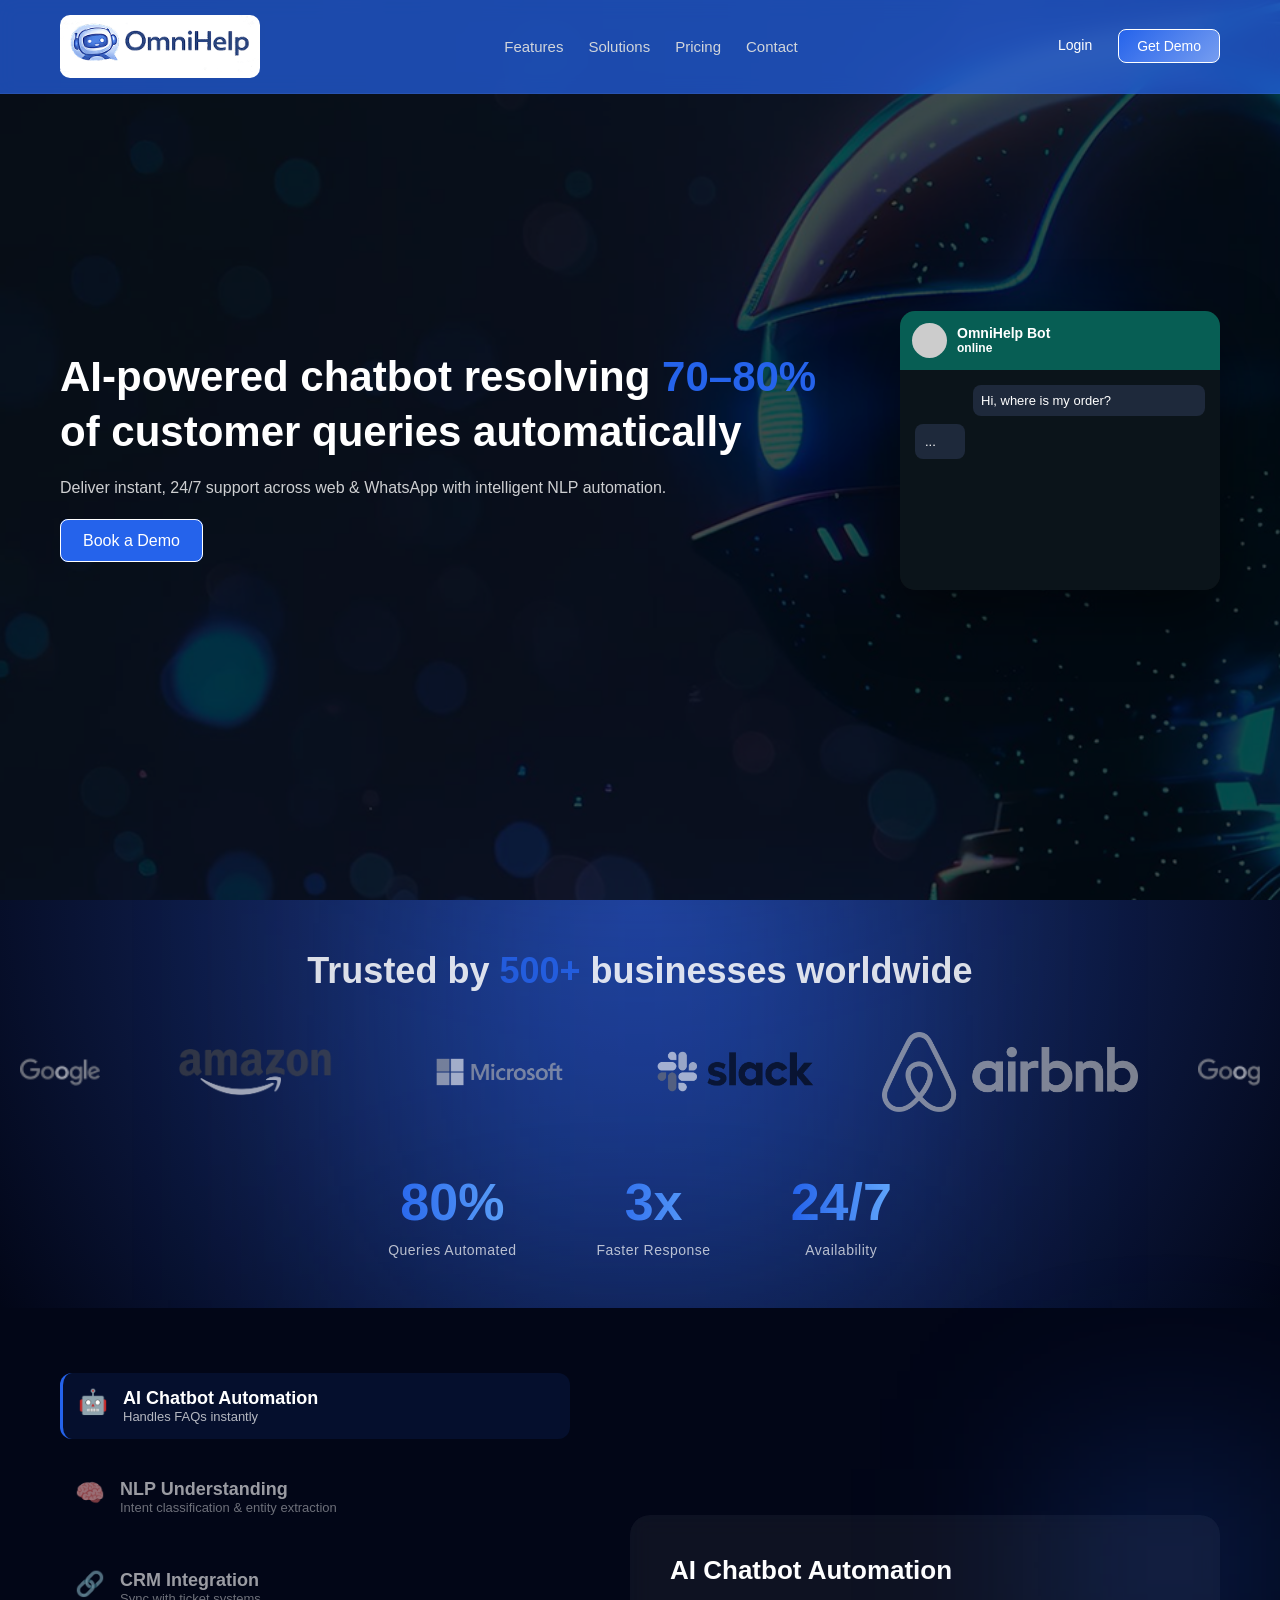
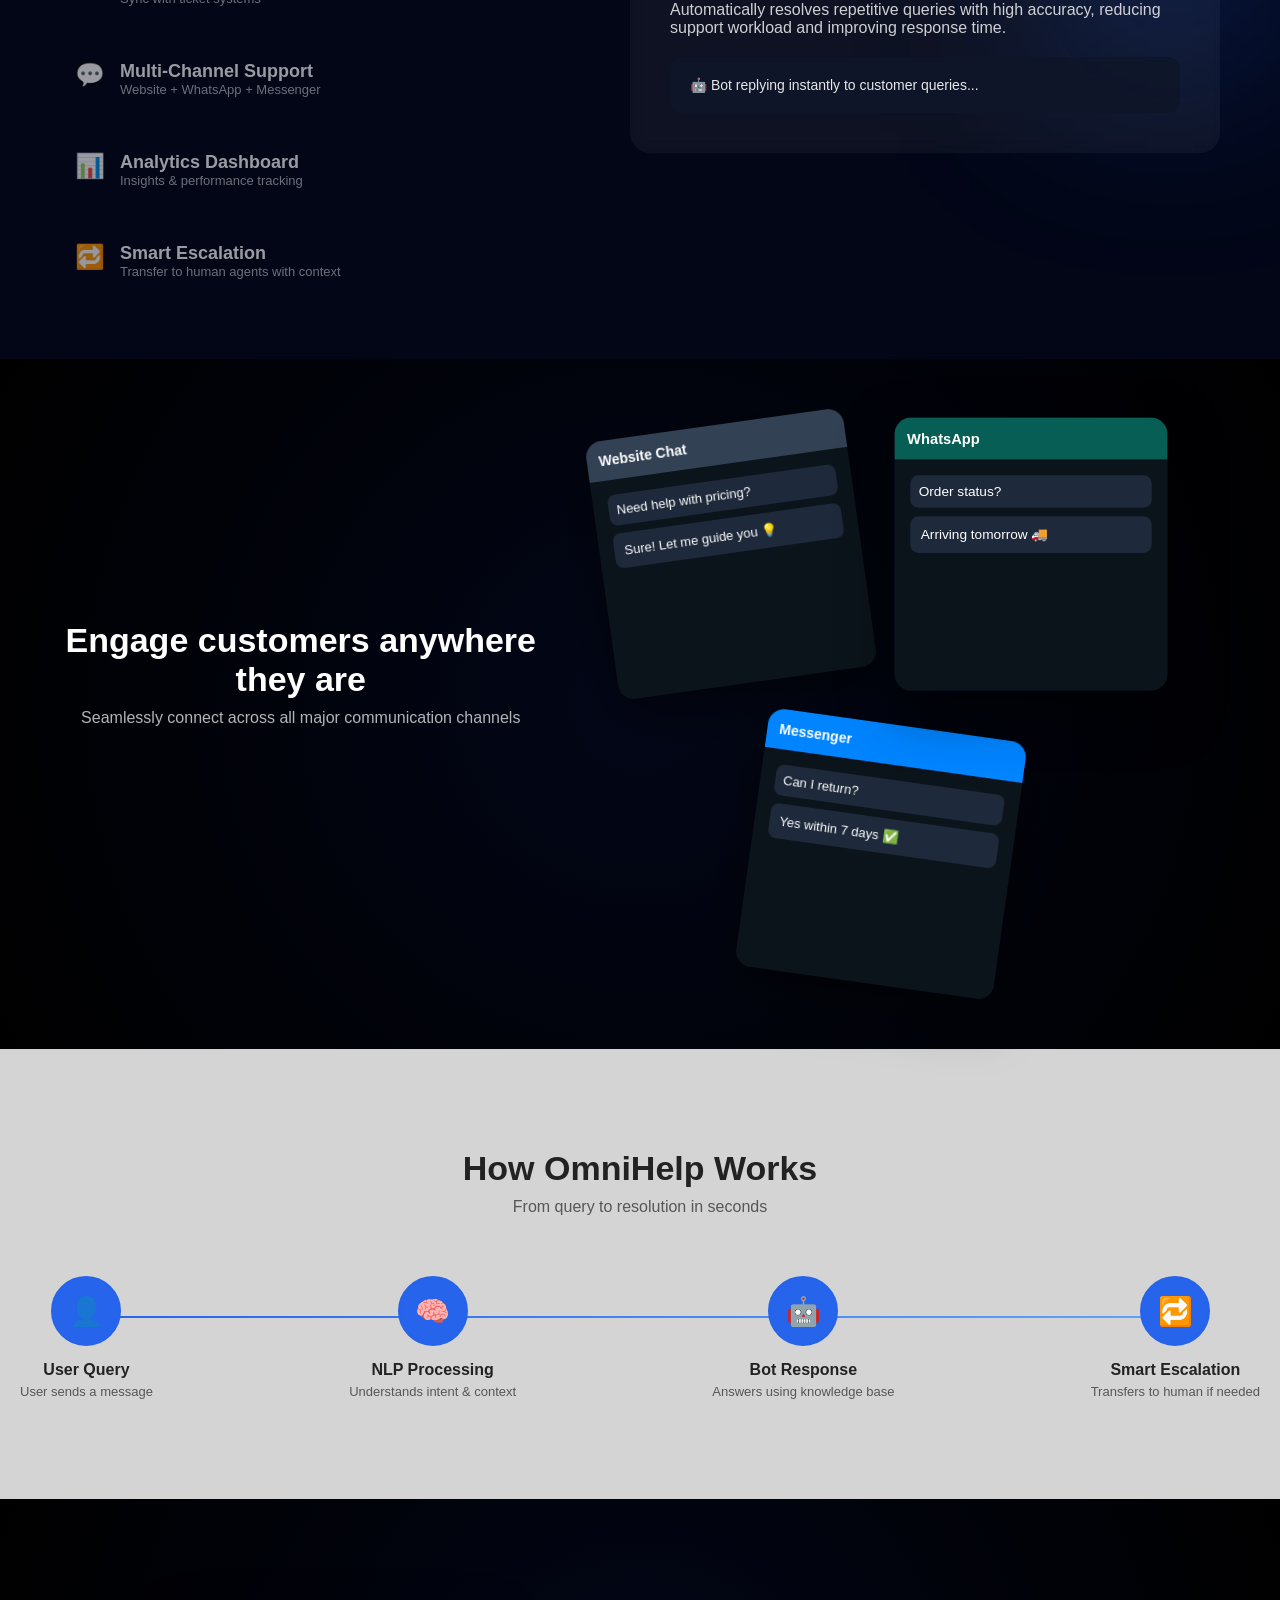
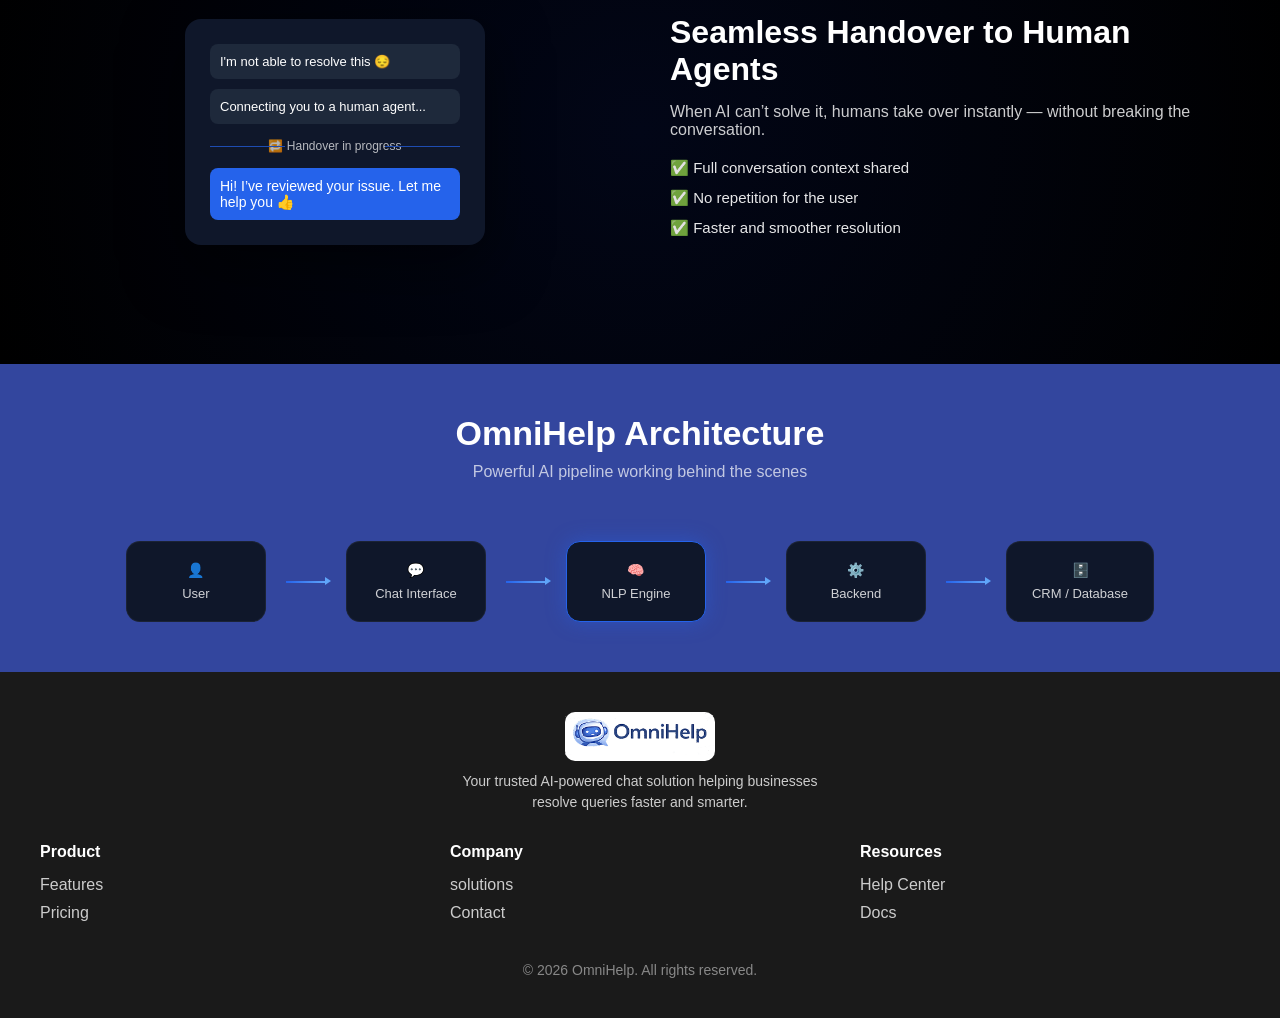
==== commit f551f680: "completed" ====
--- a/index.html
+++ b/index.html
@@ -21,14 +21,15 @@
 
       <!-- Menu -->
       <nav class="nav-links" id="navLinks">
-        <a href="/">Home</a>
         <a href="#features">Features</a>
-        <a href="#usecase">Use Cases</a>
+        <a href="solution.html">Solutions</a>
+        <a href="pricing.html">Pricing</a>
+        <!-- <a href="#usecase">Demo</a> -->
         <a href="contact.html">Contact</a>
 
         <div class="mobile-cta">
-          <button class="btn-outline">Login</button>
-          <a href="javascript:void(0)" class="btn-primary" onclick="openModal()">Try Demo</a>
+          <a href="login.html" class="btn-outline">Login</a>
+          <a href="javascript:void(0)" class="btn-primary" onclick="openModal()">Get started</a>
         </div>
       </nav>
 
@@ -47,260 +48,325 @@
   </header>
   <!-- Hero -->
   <section class="hero">
-    <div class="hero-container">
-
-      <!-- Left Content -->
+    <div class="container hero-wrapper">
+
+      <!-- LEFT CONTENT -->
       <div class="hero-content">
-        <h1>Smart Voice Assistant <br />
-          <span>for Utility Services</span>
+        <h1>
+          AI-powered chatbot resolving <span>70–80%</span>
+          of customer queries automatically
         </h1>
 
         <p>
-          Voice assistant for bill inquiries, meter readings, and customer support — available 24/7.
+          Deliver instant, 24/7 support across web & WhatsApp
+          with intelligent NLP automation.
         </p>
 
         <div class="hero-buttons">
-          <a href="javscript:void(0)" class="btn primary" onclick="openModal()">🎤 Try Voice Demo</a>
-          <a href="contact.html" class="btn secondary">📞 Contact Sales</a>
-        </div>
-      </div>
-
-      <!-- Right Image -->
-      <div class="hero-image">
-        <img src="assets/images/voice-ui.png" alt="Voice UI">
-      </div>
-
-    </div>
-  </section>
-
-
+          <a href="javacript:void(0)" class="btn secondary" onclick="openModal()">Book a Demo</a>
+        </div>
+      </div>
+
+      <!-- WhatsApp UI -->
+      <div class="whatsapp-ui">
+        <div class="chat-header">
+          <div class="avatar"></div>
+          <div>
+            <strong>OmniHelp Bot</strong>
+            <span>online</span>
+          </div>
+        </div>
+
+        <div class="chat-body" id="chatBody">
+          <div class="msg user">Hi, where is my order?</div>
+
+          <div class="msg bot typing" id="typingMsg">
+            <span class="dots"></span>
+          </div>
+        </div>
+      </div>
+
+    </div>
+  </section>
+
+  <!-- tursted logos -->
+  <section class="social-proof">
+
+    <!-- Top Text -->
+    <div class="trust-text">
+      <h2>Trusted by <span>500+</span> businesses worldwide</h2>
+    </div>
+
+    <!-- Logo Marquee -->
+    <div class="logo-marquee">
+      <div class="logo-track">
+        <img src="assets/images/google.png" />
+        <img src="assets/images/Amazon logo.png" />
+        <img src="assets/images/microsoft.png" />
+        <img src="assets/images/slack.png" />
+        <img src="assets/images/airbnb.png" />
+
+        <!-- Duplicate for smooth loop -->
+        <img src="assets/images/google.png" />
+        <img src="assets/images/Amazon logo.png" />
+        <img src="assets/images/microsoft.png" />
+        <img src="assets/images/slack.png" />
+        <img src="assets/images/airbnb.png" />
+      </div>
+    </div>
+
+    <!-- Stats -->
+    <div class="stats">
+      <div class="stat">
+        <h2>80%</h2>
+        <p>Queries Automated</p>
+      </div>
+
+      <div class="stat">
+        <h2>3x</h2>
+        <p>Faster Response</p>
+      </div>
+
+      <div class="stat">
+        <h2>24/7</h2>
+        <p>Availability</p>
+      </div>
+    </div>
+
+  </section>
   <!-- Features -->
-  <section class="features-combo" id="features">
-
-    <h2>What You Can Do with VoiceServe</h2>
-
-    <div class="combo-container">
-
-      <!-- LEFT: Timeline -->
-      <div class="timeline">
+  <section class="features" id="features">
+
+    <div class="container features-wrapper">
+
+      <!-- LEFT SIDE FEATURES -->
+      <div class="features-list">
+
+        <div class="feature active">
+          <span>🤖</span>
+          <div>
+            <h3>AI Chatbot Automation</h3>
+            <p>Handles FAQs instantly</p>
+          </div>
+        </div>
+
+        <div class="feature">
+          <span>🧠</span>
+          <div>
+            <h3>NLP Understanding</h3>
+            <p>Intent classification & entity extraction</p>
+          </div>
+        </div>
+
+        <div class="feature">
+          <span>🔗</span>
+          <div>
+            <h3>CRM Integration</h3>
+            <p>Sync with ticket systems</p>
+          </div>
+        </div>
+
+        <div class="feature">
+          <span>💬</span>
+          <div>
+            <h3>Multi-Channel Support</h3>
+            <p>Website + WhatsApp + Messenger</p>
+          </div>
+        </div>
+
+        <div class="feature">
+          <span>📊</span>
+          <div>
+            <h3>Analytics Dashboard</h3>
+            <p>Insights & performance tracking</p>
+          </div>
+        </div>
+
+        <div class="feature">
+          <span>🔁</span>
+          <div>
+            <h3>Smart Escalation</h3>
+            <p>Transfer to human agents with context</p>
+          </div>
+        </div>
+
+      </div>
+
+      <!-- RIGHT SIDE PREVIEW -->
+      <div class="feature-preview">
+        <h2>AI Chatbot Automation</h2>
+        <p>
+          Automatically resolves repetitive queries with high accuracy,
+          reducing support workload and improving response time.
+        </p>
+
+        <div class="preview-box">
+          🤖 Bot replying instantly to customer queries...
+        </div>
+      </div>
+
+    </div>
+
+  </section>
+
+  <!-- product section -->
+  <section class="multi-channel">
+
+    <div class="container">
+
+      <!-- Heading -->
+      <div class="section-header">
+        <h2>Engage customers anywhere they are</h2>
+        <p>Seamlessly connect across all major communication channels</p>
+      </div>
+
+      <!-- Chat UI Showcase -->
+      <div class="channels">
+
+        <!-- Website Chat -->
+        <div class="channel web">
+          <div class="chat-header">Website Chat</div>
+          <div class="chat-body">
+            <p class="user">Need help with pricing?</p>
+            <p class="bot">Sure! Let me guide you 💡</p>
+          </div>
+        </div>
+
+        <!-- WhatsApp -->
+        <div class="channel whatsapp">
+          <div class="chat-header">WhatsApp</div>
+          <div class="chat-body">
+            <p class="user">Order status?</p>
+            <p class="bot">Arriving tomorrow 🚚</p>
+          </div>
+        </div>
+
+        <!-- Messenger -->
+        <div class="channel messenger">
+          <div class="chat-header">Messenger</div>
+          <div class="chat-body">
+            <p class="user">Can I return?</p>
+            <p class="bot">Yes within 7 days ✅</p>
+          </div>
+        </div>
+
+      </div>
+
+    </div>
+
+  </section>
+  <!-- How it works -->
+  <section class="how-it-works">
+
+    <div class="hand-container">
+
+      <!-- Heading -->
+      <div class="section-header">
+        <h2>How OmniHelp Works</h2>
+        <p>From query to resolution in seconds</p>
+      </div>
+
+      <!-- Steps -->
+      <div class="steps">
 
         <div class="step">
-          <span>💳</span>
-          <p>Check Bills Instantly</p>
+          <div class="icon">👤</div>
+          <h3>User Query</h3>
+          <p>User sends a message</p>
         </div>
 
         <div class="step">
-          <span>📅</span>
-          <p>Due Date Reminders</p>
+          <div class="icon">🧠</div>
+          <h3>NLP Processing</h3>
+          <p>Understands intent & context</p>
         </div>
 
         <div class="step">
-          <span>📊</span>
-          <p>Submit Meter Readings</p>
+          <div class="icon">🤖</div>
+          <h3>Bot Response</h3>
+          <p>Answers using knowledge base</p>
         </div>
 
         <div class="step">
-          <span>🚨</span>
-          <p>Outage Updates</p>
-        </div>
-
-      </div>
-
-      <!-- RIGHT: Chat UI -->
-      <div class="chat-ui">
-
-        <div class="msg user">💳 What’s my current bill?</div>
-        <div class="msg bot">Your current bill is ₹1,240</div>
-
-        <div class="msg user">📅 When is my due date?</div>
-        <div class="msg bot">Your due date is 25 March</div>
-
-        <div class="msg user">📊 Submit meter reading</div>
-        <div class="msg bot">Reading recorded successfully</div>
-
-        <div class="msg user">🚨 Any outage updates?</div>
-        <div class="msg bot">No outages in your area</div>
-
-      </div>
-
-    </div>
-
-  </section>
-
-  <!-- product section -->
-  <section class="experience" id="voice-assistant"> 
-
-    <div class="exp-container">
-
-      <!-- LEFT: Image + Wave -->
-      <div class="exp-image fade-left">
-        <div class="wave-circle"></div>
-
-        <img src="assets/images/voice-ui.png" alt="Voice UI">
-
-        <!-- Floating Tags -->
-        <div class="tag tag1">🎤 Listening...</div>
-        <div class="tag tag2">📝 Transcribing...</div>
-        <div class="tag tag3">✅ Response Ready</div>
-      </div>
-
-      <!-- RIGHT: Content -->
-      <div class="exp-content fade-right">
-        <h2>Seamless Voice Experience</h2>
-
-        <!-- Typing Text -->
+          <div class="icon">🔁</div>
+          <h3>Smart Escalation</h3>
+          <p>Transfers to human if needed</p>
+        </div>
+
+      </div>
+
+    </div>
+
+  </section>
+
+  <!-- handover section -->
+  <section class="handover">
+
+    <div class="container handover-wrapper">
+
+      <!-- LEFT: CHAT UI -->
+      <div class="handover-chat">
+
+        <div class="chat-box">
+          <p class="bot">I'm not able to resolve this 😔</p>
+          <p class="bot">Connecting you to a human agent...</p>
+
+          <div class="handover-line">🔁 Handover in progress</div>
+
+          <p class="agent">Hi! I’ve reviewed your issue. Let me help you 👍</p>
+        </div>
+
+      </div>
+
+      <!-- RIGHT: CONTENT -->
+      <div class="handover-content">
+
+        <h2>Seamless Handover to Human Agents</h2>
+
         <p class="subtitle">
-          <span id="typing-text"></span>
+          When AI can’t solve it, humans take over instantly — without breaking the conversation.
         </p>
 
-        <ul class="exp-list">
-          <li>💬 Talk naturally with the system</li>
-          <li>⚡ Real-time transcription</li>
-          <li>📱 Works on mobile & smart speakers</li>
+        <ul class="handover-points">
+          <li>✅ Full conversation context shared</li>
+          <li>✅ No repetition for the user</li>
+          <li>✅ Faster and smoother resolution</li>
         </ul>
 
-        <a href="#" class="btn primary">Explore Demo</a>
-      </div>
-
-    </div>
-
-  </section>
-  <!-- How it works -->
-  <section class="flow">
-
-    <h2>How VoiceServe Works</h2>
-
-    <div class="flow-container">
-
-      <!-- Step 1 -->
-      <div class="flow-step fade-up">
-        <div class="circle">🎤</div>
-        <p>User speaks command</p>
-      </div>
-
-      <div class="arrow">➝</div>
-
-      <!-- Step 2 -->
-      <div class="flow-step fade-up">
-        <div class="circle">🧠</div>
-        <p>NLP processes request</p>
-      </div>
-
-      <div class="arrow">➝</div>
-
-      <!-- Step 3 -->
-      <div class="flow-step fade-up">
-        <div class="circle">🔗</div>
-        <p>Connects to Billing/CRM</p>
-      </div>
-
-      <div class="arrow">➝</div>
-
-      <!-- Step 4 -->
-      <div class="flow-step fade-up">
-        <div class="circle">🔊</div>
-        <p>Voice response returned</p>
-      </div>
-
-    </div>
-
-  </section>
-
-  <!-- security -->
-  <section class="security" id="security">
-
-    <div class="security-container">
-
-      <!-- LEFT: Content -->
-      <div class="security-content fade-left">
-        <h2>Secure & Reliable</h2>
-
-        <p class="subtitle">
-          Your data is protected with enterprise-grade security and privacy controls.
-        </p>
-
-        <div class="security-points">
-          <div class="point">
-            <span>🔗</span>
-            <p>Secure account linking</p>
-          </div>
-
-          <div class="point">
-            <span>🔐</span>
-            <p>PIN / OTP verification</p>
-          </div>
-
-          <div class="point">
-            <span>🛡️</span>
-            <p>Safe data handling</p>
-          </div>
-        </div>
-      </div>
-
-      <!-- RIGHT: Illustration -->
-      <div class="security-visual fade-right">
-        <div class="shield">
-          🛡️
-          <div class="pulse"></div>
-        </div>
-      </div>
-
-    </div>
-
-  </section>
-
-  <!-- use cases -->
-  <section class="usecases" id="usecase">
-
-    <h2>Built for Real Utility Needs</h2>
-
-    <div class="usecase-container">
-
-      <div class="usecase-item">
-        <div class="icon">💡</div>
-        <h3>Billing Queries</h3>
-        <p>Check bills, due dates, and payment status instantly.</p>
-      </div>
-
-      <div class="usecase-item">
-        <div class="icon">📈</div>
-        <h3>Meter Readings</h3>
-        <p>Submit readings quickly using voice input.</p>
-      </div>
-
-      <div class="usecase-item">
-        <div class="icon">⚡</div>
-        <h3>Outage Alerts</h3>
-        <p>Get real-time updates on service interruptions.</p>
-      </div>
-
-    </div>
-
-  </section>
-
-  <!-- value propostion -->
-  <section class="value">
-
-    <div class="value-container fade-up">
-
-      <h2>
-        Reduce Call Center Load <span>by 40%</span>
-      </h2>
-
-      <p class="subtitle">
-        Automate customer interactions with AI-powered voice support and deliver faster, smarter service.
-      </p>
-
-      <!-- Highlights -->
-      <div class="value-points">
-        <div class="point">⚡ 24/7 automated support</div>
-        <div class="point">🚀 Faster customer response</div>
-      </div>
-
-      <!-- CTA -->
-      <div class="value-buttons">
-        <a href="javascript:void(0)" class="btn primary" onclick="openModal()">Start Demo</a>
-        <a href="contact.html" class="btn secondary">Contact Sales</a>
+      </div>
+
+    </div>
+
+  </section>
+
+  <!-- architecture -->
+  <section class="architecture">
+
+    <div class="arch-container">
+
+      <!-- Heading -->
+      <div class="section-header">
+        <h2>OmniHelp Architecture</h2>
+        <p>Powerful AI pipeline working behind the scenes</p>
+      </div>
+
+      <!-- Flow Diagram -->
+      <div class="arch-flow">
+
+        <div class="arch-box">👤<span>User</span></div>
+        <div class="arrow"></div>
+
+        <div class="arch-box">💬<span>Chat Interface</span></div>
+        <div class="arrow"></div>
+
+        <div class="arch-box highlight">🧠<span>NLP Engine</span></div>
+        <div class="arrow"></div>
+
+        <div class="arch-box">⚙️<span>Backend</span></div>
+        <div class="arrow"></div>
+
+        <div class="arch-box">🗄️<span>CRM / Database</span></div>
+
       </div>
 
     </div>
@@ -311,53 +377,52 @@
 
   <!-- Footer -->
   <footer class="footer">
-
     <div class="footer-container">
-
-      <!-- LEFT -->
-      <div class="footer-col">
-        <a href="" class="logo"><img src="assets/images/logo.png" alt=""
-            style="width: 200px; margin-bottom: 20px; border-radius: 10px;"></a>
-        <p>Smart voice assistant for utility providers</p>
-      </div>
-
-      <!-- LINKS -->
-      <div class="footer-col">
-        <h3 style="margin-bottom: 10px;">Links</h3>
-        <ul>
-          <li><a href="/">Home</a></li>
-          <li><a href="#features">Features</a></li>
-          <li><a href="#usecase">Use Cases</a></li>
-          <li><a href="contact.html">Contact</a></li>
-        </ul>
-      </div>
-
-      <!-- PRODUCT -->
-      <div class="footer-col">
-        <h3 style="margin-bottom: 10px;">Product</h3>
-        <ul>
-          <li><a href="#voice-assistant">Voice Assistant</a></li>
-          <!-- <li><a href="#">Integrations</a></li> -->
-          <li><a href="#security">Security</a></li>
-        </ul>
-      </div>
-
-      <!-- CONTACT -->
-      <div class="footer-col">
-        <h3 style="margin-bottom: 10px;">Contact</h3>
-        <ul>
-          <li>Email: support@voiceserve.com</li>
-          <li>Phone: +91 XXXXX XXXXX</li>
-        </ul>
-      </div>
-
-    </div>
-
-    <!-- Bottom -->
-    <div class="footer-bottom">
-      <p>© 2026 VoiceServe. All rights reserved.</p>
-    </div>
-
+      <div class="footer-logo-desc">
+        <div class="logo" style="margin-bottom: 10px;">
+          <img src="assets/images/logo.png" alt="OmniHelp Logo">
+        </div>
+        <p>Your trusted AI-powered chat solution helping businesses resolve queries faster and smarter.</p>
+      </div>
+      <!-- Columns -->
+      <div class="footer-columns">
+
+        <div class="footer-column">
+          <h4>Product</h4>
+          <ul>
+            <li><a href="#features">Features</a></li>
+            <li><a href="pricing.html">Pricing</a></li>
+            <!-- <li><a href="#">Integrations</a></li> -->
+          </ul>
+        </div>
+
+        <div class="footer-column">
+          <h4>Company</h4>
+          <ul>
+            <li><a href="solution.html">solutions</a></li>
+            <!-- <li><a href="#">Careers</a></li> -->
+            <li><a href="contact.html">Contact</a></li>
+          </ul>
+        </div>
+
+        <div class="footer-column">
+          <h4>Resources</h4>
+          <ul>
+            <!-- <li><a href="#">Blog</a></li> -->
+            <li><a href="contact.html">Help Center</a></li>
+            <li><a href="#">Docs</a></li>
+          </ul>
+        </div>
+
+      </div>
+
+      <!-- Extras: Social + Email -->
+
+
+      <div class="footer-bottom">
+        <p>© 2026 OmniHelp. All rights reserved.</p>
+      </div>
+    </div>
   </footer>
 
   <div class="modal" id="demoModal">
@@ -432,65 +497,70 @@
       nav.classList.toggle("active");
     });
 
-
-    const text = "Talk naturally with the system and get instant responses powered by AI.";
-    let index = 0;
-
-    function typeEffect() {
-      if (index < text.length) {
-        document.getElementById("typing-text").innerHTML += text.charAt(index);
-        index++;
-        setTimeout(typeEffect, 30);
-      }
-    }
-    typeEffect();
-
-
-    // 👀 Scroll Reveal
-    const elements = document.querySelectorAll(".fade-left, .fade-right");
-
-    function revealOnScroll() {
-      elements.forEach(el => {
-        const top = el.getBoundingClientRect().top;
-        const windowHeight = window.innerHeight;
-
-        if (top < windowHeight - 100) {
-          el.classList.add("show");
-        }
+    document.querySelectorAll('a[href^="#"]').forEach(anchor => {
+      anchor.addEventListener("click", function (e) {
+        e.preventDefault();
+
+        const target = document.querySelector(this.getAttribute("href"));
+        const offset = 100; // header height
+
+        const bodyRect = document.body.getBoundingClientRect().top;
+        const elementRect = target.getBoundingClientRect().top;
+        const elementPosition = elementRect - bodyRect;
+        const offsetPosition = elementPosition - offset;
+
+        window.scrollTo({
+          top: offsetPosition,
+          behavior: "smooth"
+        });
       });
-    }
-
-    window.addEventListener("scroll", revealOnScroll);
-
-    const flowItems = document.querySelectorAll(".fade-up");
-
-    function revealFlow() {
-      flowItems.forEach(item => {
-        const top = item.getBoundingClientRect().top;
-        const height = window.innerHeight;
-
-        if (top < height - 100) {
-          item.classList.add("show");
-        }
+    });
+
+    setTimeout(() => {
+      const typingMsg = document.getElementById("typingMsg");
+
+      typingMsg.classList.remove("typing");
+      typingMsg.textContent = "Your order will arrive tomorrow 🚚";
+
+      setTimeout(() => {
+        const chatBody = document.getElementById("chatBody");
+
+        const userMsg = document.createElement("div");
+        userMsg.className = "msg user";
+        userMsg.textContent = "Can I return it?";
+
+        const botMsg = document.createElement("div");
+        botMsg.className = "msg bot";
+        botMsg.textContent = "Yes, within 7 days ✅";
+
+        chatBody.appendChild(userMsg);
+        chatBody.appendChild(botMsg);
+
+      }, 2000);
+
+    }, 2000);
+    const features = document.querySelectorAll(".feature");
+    const title = document.querySelector(".feature-preview h2");
+    const desc = document.querySelector(".feature-preview p");
+
+    const data = [
+      "Automatically resolves repetitive queries...",
+      "Understands user intent using NLP models...",
+      "Seamlessly integrates with CRM systems...",
+      "Supports multiple communication channels...",
+      "Provides real-time analytics insights...",
+      "Escalates complex queries to human agents..."
+    ];
+
+    features.forEach((item, index) => {
+      item.addEventListener("click", () => {
+        document.querySelector(".active").classList.remove("active");
+        item.classList.add("active");
+
+        title.textContent = item.querySelector("h3").textContent;
+        desc.textContent = data[index];
       });
-    }
-
-    window.addEventListener("scroll", revealFlow);
-
-    const secItems = document.querySelectorAll(".fade-left, .fade-right");
-
-    function revealSecurity() {
-      secItems.forEach(el => {
-        const top = el.getBoundingClientRect().top;
-        const height = window.innerHeight;
-
-        if (top < height - 100) {
-          el.classList.add("show");
-        }
-      });
-    }
-
-    window.addEventListener("scroll", revealSecurity);
+    });
   </script>
   <!-- <script src="script.js"></script> -->
 </body>
--- a/assets/css/style.css
+++ b/assets/css/style.css
@@ -0,0 +1,1743 @@
+/* ================= RESET ================= */
+* {
+    margin: 0;
+    padding: 0;
+    box-sizing: border-box;
+    font-family: 'Inter', sans-serif;
+    text-decoration: none;
+}
+
+body {
+    /* background: linear-gradient(180deg, #2E2952, #0f172a); */
+    font-family: sans-serif;
+    /* space for fixed navbar */
+}
+
+/* ================= NAVBAR ================= */
+.navbar {
+    width: 100%;
+    position: fixed;
+    top: 0;
+    left: 0;
+    background: rgba(37, 100, 235, 0.701);
+    backdrop-filter: blur(10px);
+    border-bottom: 1px solid rgba(255, 255, 255, 0.05);
+    z-index: 1000;
+    transition: 0.3s ease;
+}
+
+/* Scroll effect */
+.navbar.scrolled {
+    box-shadow: 0 4px 20px rgba(0, 0, 0, 0.4);
+}
+
+/* ================= CONTAINER ================= */
+.container {
+    max-width: 1200px;
+    margin: auto;
+    padding: 15px 20px;
+    display: flex;
+    align-items: center;
+    justify-content: space-between;
+}
+
+/* ================= LOGO ================= */
+.logo {
+    color: #ffffff;
+    font-size: 22px;
+    font-weight: 700;
+    letter-spacing: 0.5px;
+    background: #ffffff;
+    border-radius: 10px;
+    display: inline-block;
+}
+
+/* ================= NAV LINKS ================= */
+.nav-links {
+    display: flex;
+    align-items: center;
+    gap: 25px;
+}
+
+.nav-links a {
+    color: #d1d5db;
+    text-decoration: none;
+    font-size: 15px;
+    position: relative;
+    transition: 0.3s;
+}
+
+/* Hover underline animation */
+.nav-links a::after {
+    content: "";
+    position: absolute;
+    width: 0%;
+    height: 2px;
+    left: 0;
+    bottom: -4px;
+    background: #2563EB;
+    transition: 0.3s;
+}
+
+.nav-links a:hover {
+    color: #ffffff;
+}
+
+.nav-links a:hover::after {
+    width: 100%;
+}
+
+/* ================= BUTTONS ================= */
+.cta-buttons {
+    display: flex;
+    gap: 10px;
+}
+
+.btn-outline {
+    border: none !important;
+    color: #ffffff !important;
+    padding: 8px 16px !important;
+    border-radius: 8px;
+    cursor: pointer;
+    transition: 0.3s;
+    font-size: 14px;
+}
+
+.btn-outline:hover {
+    background: #2563EB;
+    color: #fff;
+}
+
+.btn-primary {
+    background: linear-gradient(135deg, #2563EB, #769df0) !important;
+    border: none;
+    color: #fff;
+    border: 1px solid #ffffff !important;
+    padding: 8px 18px !important;
+    border-radius: 8px;
+    cursor: pointer;
+    transition: 0.3s;
+    font-size: 14px;
+    white-space: nowrap;
+}
+
+.btn-primary:hover {
+    opacity: 0.9;
+}
+
+/* ================= HAMBURGER ================= */
+.menu-toggle {
+    display: none;
+    font-size: 26px;
+    color: #fff;
+    cursor: pointer;
+}
+
+/* ================= MOBILE MENU ================= */
+.mobile-cta {
+    display: none;
+    flex-direction: column;
+    gap: 10px;
+    margin-top: 20px;
+}
+
+/* ================= RESPONSIVE ================= */
+@media (max-width: 900px) {
+
+    .nav-links {
+        position: absolute;
+        top: 70px;
+        right: -100%;
+        width: 260px;
+        height: 100vh;
+        background: #2563EB;
+        flex-direction: column;
+        align-items: flex-start;
+        padding: 25px;
+        transition: 0.3s ease;
+    }
+
+    .nav-links.active {
+        right: 0;
+    }
+
+    .nav-links a {
+        width: 100%;
+        padding: 10px 0;
+    }
+
+    .cta-buttons {
+        display: none;
+    }
+
+    .mobile-cta {
+        display: flex;
+    }
+
+    .menu-toggle {
+        display: block;
+    }
+}
+
+/* ================= SMALL DEVICES ================= */
+@media (max-width: 500px) {
+
+    .logo {
+        font-size: 18px;
+    }
+
+    .btn-primary,
+    .btn-outline {
+        padding: 7px 12px;
+        font-size: 13px;
+    }
+}
+
+/* ================= HERO SECTION ================= */
+.hero {
+    min-height: 100vh;
+    background: url(../images/banner.png)no-repeat center center/cover;
+    color: #fff;
+    display: flex;
+    align-items: center;
+    justify-content: center;
+    text-align: center;
+    padding: 40px 20px;
+    position: relative;
+}
+
+.hero::before {
+    position: absolute;
+    content: "";
+    left: 0;
+    right: 0;
+    top: 0;
+    bottom: 0;
+    width: 100%;
+    height: 100%;
+    background: #000000;
+    opacity: .7;
+}
+
+.hero-wrapper {
+    display: flex;
+    align-items: center;
+    justify-content: space-between;
+    gap: 40px;
+}
+
+/* CONTENT */
+.hero-content {
+    flex: 1;
+    text-align: left;
+    position: relative;
+}
+
+.badge {
+    background: rgba(255, 255, 255, 0.1);
+    padding: 6px 14px;
+    border-radius: 20px;
+    font-size: 14px;
+    display: inline-block;
+    margin-bottom: 20px;
+}
+
+.hero h1 {
+    font-size: 42px;
+    line-height: 1.3;
+    margin-bottom: 20px;
+}
+
+.hero h1 span {
+    color: #2563EB;
+}
+
+.hero p {
+    font-size: 16px;
+    opacity: 0.8;
+    margin-bottom: 25px;
+}
+
+/* BUTTONS */
+.hero-buttons {
+    margin-top: 10px;
+    display: inline-block;
+}
+
+.btn {
+    padding: 12px 22px;
+    border-radius: 8px;
+    border: none;
+    cursor: pointer;
+
+}
+
+.secondary {
+    background: transparent;
+    border: 1px solid #fff;
+    color: #fff;
+    background: #2563EB !important;
+}
+
+/* WHATSAPP UI */
+.whatsapp-ui {
+    position: relative;
+    flex: 1;
+    max-width: 320px;
+    background: #111;
+    border-radius: 15px;
+    overflow: hidden;
+    box-shadow: 0 20px 60px rgba(0, 0, 0, 0.5);
+}
+
+/* HEADER */
+.chat-header {
+    background: #075e54;
+    padding: 10px;
+    display: flex;
+    align-items: center;
+    gap: 10px;
+}
+
+.avatar {
+    width: 35px;
+    height: 35px;
+    background: #ccc;
+    border-radius: 50%;
+}
+
+.chat-header span {
+    font-size: 12px;
+    display: block;
+}
+
+/* BODY */
+.chat-body {
+    padding: 15px;
+    background: #0b141a;
+    height: 220px;
+    overflow-y: auto;
+}
+
+/* MESSAGES */
+.msg {
+    padding: 8px 12px;
+    border-radius: 10px;
+    margin-bottom: 10px;
+    max-width: 80%;
+    font-size: 13px;
+}
+
+.user {
+    background: #005c4b;
+    margin-left: auto;
+}
+
+.bot {
+    background: #202c33;
+}
+
+/* TYPING */
+.typing {
+    width: 50px;
+}
+
+.dots::before {
+    content: "...";
+    animation: blink 1s infinite;
+}
+
+@keyframes blink {
+
+    0%,
+    100% {
+        opacity: 0.2;
+    }
+
+    50% {
+        opacity: 1;
+    }
+}
+
+/* ================= RESPONSIVE ================= */
+
+/* Tablet */
+@media (max-width: 1024px) {
+    .hero h1 {
+        font-size: 34px;
+    }
+
+    .whatsapp-ui {
+        width: 240px;
+    }
+}
+
+/* Mobile */
+@media (max-width: 768px) {
+    .hero {
+        min-height: auto;
+        padding-top: 80px;
+        margin-top: 80px;
+    }
+
+    .hero-wrapper {
+        flex-direction: column;
+    }
+
+    .hero h1 {
+        font-size: 26px;
+    }
+
+    .hero p {
+        font-size: 14px;
+    }
+
+    .hero-buttons {
+        flex-direction: column;
+    }
+
+    .btn {
+        width: 100%;
+    }
+
+    .whatsapp-ui {
+        position: relative;
+        margin: 30px auto 0;
+        right: auto;
+        bottom: auto;
+        width: 100%;
+        max-width: 320px;
+    }
+
+    .chat-body {
+        height: 180px;
+    }
+}
+
+/* Small Mobile */
+@media (max-width: 480px) {
+    .hero h1 {
+        font-size: 22px;
+    }
+
+    .hero p {
+        font-size: 13px;
+    }
+}
+
+/* trusted logo */
+/* =========================
+   SOCIAL PROOF SECTION
+========================= */
+.social-proof {
+    padding: 50px 20px;
+    background: radial-gradient(circle at top, #1e3a8a, #020617);
+    color: #fff;
+    text-align: center;
+    overflow: hidden;
+    position: relative;
+}
+
+/* Glow effect (premium touch) */
+.social-proof::before {
+    content: "";
+    position: absolute;
+    width: 500px;
+    height: 500px;
+    background: rgba(37, 99, 235, 0.25);
+    /* #2563EB glow */
+    filter: blur(120px);
+    top: -100px;
+    left: 50%;
+    transform: translateX(-50%);
+    z-index: 0;
+}
+
+/* =========================
+   TRUST TEXT
+========================= */
+.trust-text {
+    position: relative;
+    z-index: 1;
+}
+
+.trust-text h2 {
+    font-size: 36px;
+    margin-bottom: 40px;
+    opacity: 0.85;
+}
+
+.trust-text span {
+    color: #2563EB;
+    font-weight: 700;
+}
+
+/* =========================
+   LOGO MARQUEE
+========================= */
+.logo-marquee {
+    overflow: hidden;
+    position: relative;
+    margin-bottom: 60px;
+    z-index: 1;
+}
+
+.logo-track {
+    display: flex;
+    gap: 60px;
+    animation: scroll 22s linear infinite;
+}
+
+.logo-track img {
+    height: 80px;
+    filter: grayscale(100%) brightness(1.6);
+    opacity: 0.6;
+    transition: all 0.3s ease;
+}
+
+/* Hover effect */
+.logo-track img:hover {
+    filter: grayscale(0%);
+    opacity: 1;
+    transform: scale(1.15);
+}
+
+/* Scroll Animation */
+@keyframes scroll {
+    from {
+        transform: translateX(0);
+    }
+
+    to {
+        transform: translateX(-50%);
+    }
+}
+
+/* =========================
+   STATS SECTION
+========================= */
+.stats {
+    display: flex;
+    justify-content: center;
+    gap: 80px;
+    flex-wrap: wrap;
+    position: relative;
+    z-index: 1;
+}
+
+.stat {
+    text-align: center;
+}
+
+/* BIG NUMBERS */
+.stat h2 {
+    font-size: 52px;
+    font-weight: 700;
+    background: linear-gradient(90deg, #2563EB, #60a5fa);
+    -webkit-background-clip: text;
+    -webkit-text-fill-color: transparent;
+}
+
+/* LABEL */
+.stat p {
+    margin-top: 10px;
+    opacity: 0.7;
+    font-size: 14px;
+    letter-spacing: 0.5px;
+}
+
+/* =========================
+   RESPONSIVE
+========================= */
+
+/* Tablet */
+@media (max-width: 1024px) {
+    .stats {
+        gap: 50px;
+    }
+
+    .stat h2 {
+        font-size: 42px;
+    }
+}
+
+/* Mobile */
+@media (max-width: 768px) {
+
+    .social-proof {
+        padding: 70px 15px;
+    }
+
+    .trust-text p {
+        font-size: 16px;
+    }
+
+    .logo-track {
+        gap: 40px;
+    }
+
+    .stats {
+        gap: 30px;
+    }
+
+    .stat h2 {
+        font-size: 34px;
+    }
+
+    .stat p {
+        font-size: 13px;
+    }
+}
+
+/* Small Mobile */
+@media (max-width: 480px) {
+    .stat h2 {
+        font-size: 28px;
+    }
+}
+
+/* ================= FEATURES ================= */
+.features {
+    padding: 50px 20px;
+    background: #020617;
+    color: #fff;
+}
+
+.features-wrapper {
+    display: flex;
+    gap: 60px;
+    align-items: center;
+}
+
+/* LEFT LIST */
+.features-list {
+    flex: 1;
+    display: flex;
+    flex-direction: column;
+    gap: 25px;
+}
+
+/* FEATURE ITEM */
+.feature {
+    display: flex;
+    gap: 15px;
+    padding: 15px;
+    border-radius: 12px;
+    cursor: pointer;
+    transition: 0.3s;
+    opacity: 0.6;
+}
+
+.feature span {
+    font-size: 24px;
+}
+
+/* ACTIVE FEATURE */
+.feature.active {
+    background: rgba(37, 99, 235, 0.1);
+    border-left: 3px solid #2563EB;
+    opacity: 1;
+}
+
+/* HOVER EFFECT */
+.feature:hover {
+    opacity: 1;
+    transform: translateX(5px);
+}
+
+/* TEXT */
+.feature h3 {
+    font-size: 18px;
+}
+
+.feature p {
+    font-size: 13px;
+    opacity: 0.7;
+}
+
+/* RIGHT PREVIEW */
+.feature-preview {
+    flex: 1;
+    background: rgba(255, 255, 255, 0.05);
+    padding: 40px;
+    border-radius: 20px;
+    backdrop-filter: blur(10px);
+    position: relative;
+}
+
+/* Glow */
+.feature-preview::before {
+    content: "";
+    position: absolute;
+    width: 200px;
+    height: 200px;
+    background: rgba(37, 99, 235, 0.3);
+    filter: blur(100px);
+    top: -50px;
+    right: -50px;
+}
+
+/* PREVIEW TEXT */
+.feature-preview h2 {
+    font-size: 26px;
+    margin-bottom: 15px;
+}
+
+.feature-preview p {
+    opacity: 0.8;
+    margin-bottom: 20px;
+}
+
+/* PREVIEW BOX */
+.preview-box {
+    background: #0f172a;
+    padding: 20px;
+    border-radius: 12px;
+    font-size: 14px;
+    opacity: 0.9;
+}
+
+/* ================= RESPONSIVE ================= */
+
+@media (max-width: 768px) {
+    .features-wrapper {
+        flex-direction: column;
+    }
+
+    .feature-preview {
+        width: 100%;
+    }
+}
+
+/* product design */
+
+/* ================= EXPERIENCE SECTION ================= */
+.multi-channel {
+    padding: 50px 20px;
+    background: radial-gradient(circle at center, #020617, #000);
+    color: #fff;
+    text-align: center;
+}
+
+
+/* HEADER */
+.section-header h2 {
+    font-size: 36px;
+    margin-bottom: 10px;
+}
+
+.section-header p {
+    opacity: 0.7;
+    margin-bottom: 60px;
+}
+
+/* CHANNEL CONTAINER */
+.channels {
+    display: flex;
+    justify-content: center;
+    align-items: center;
+    gap: 40px;
+    position: relative;
+    flex-wrap: wrap;
+}
+
+/* CHAT CARDS */
+.channel {
+    width: 260px;
+    border-radius: 16px;
+    overflow: hidden;
+    background: #0f172a;
+    box-shadow: 0 20px 50px rgba(0, 0, 0, 0.5);
+    transition: 0.4s;
+    transform: perspective(1000px) rotateY(0deg);
+}
+
+/* UNIQUE POSITIONS */
+.web {
+    transform: rotate(-8deg);
+}
+
+.whatsapp {
+    transform: scale(1.05);
+    z-index: 2;
+}
+
+.messenger {
+    transform: rotate(8deg);
+}
+
+/* HOVER EFFECT */
+.channel:hover {
+    transform: scale(1.1) rotate(0deg);
+    z-index: 3;
+}
+
+/* HEADER */
+.chat-header {
+    padding: 12px;
+    font-size: 14px;
+    font-weight: bold;
+    text-align: left;
+}
+
+/* BODY */
+.chat-body {
+    padding: 15px;
+}
+
+/* MESSAGES */
+.user {
+    background: #1e293b;
+    padding: 8px;
+    border-radius: 8px;
+    margin-bottom: 8px;
+    text-align: left;
+    font-size: 13px;
+}
+
+.bot {
+    background: #2563EB;
+    padding: 8px;
+    border-radius: 8px;
+    text-align: left;
+    font-size: 13px;
+}
+
+/* PLATFORM COLORS */
+.web .chat-header {
+    background: #334155;
+}
+
+.whatsapp .chat-header {
+    background: #075e54;
+}
+
+.messenger .chat-header {
+    background: #0084ff;
+}
+
+@media (max-width: 768px) {
+
+    .section-header h2 {
+        font-size: 26px;
+    }
+
+    .multi-channel .container {
+        flex-direction: column;
+    }
+
+    .channels {
+        flex-direction: column;
+        gap: 30px;
+    }
+
+    .channel {
+        transform: none !important;
+        width: 100%;
+        max-width: 320px;
+    }
+
+    .channel:hover {
+        transform: scale(1.05);
+    }
+}
+
+/* ================= HOW IT WORKS ================= */
+.how-it-works {
+    padding: 100px 20px;
+    background: #d4d4d4;
+    color: #222222;
+    text-align: center;
+}
+
+/* HEADER */
+.section-header h2 {
+    font-size: 36px;
+    margin-bottom: 10px;
+}
+
+.section-header p {
+    opacity: 0.7;
+    margin-bottom: 70px;
+}
+
+/* STEPS CONTAINER */
+.steps {
+    display: flex;
+    justify-content: space-between;
+    align-items: center;
+    position: relative;
+    gap: 30px;
+}
+
+/* FLOW LINE */
+.steps::before {
+    content: "";
+    position: absolute;
+    top: 40px;
+    left: 5%;
+    width: 90%;
+    height: 2px;
+    background: linear-gradient(90deg, #2563EB, #60a5fa);
+    z-index: 0;
+}
+
+/* STEP */
+.step {
+    position: relative;
+    z-index: 1;
+    max-width: 200px;
+}
+
+/* ICON */
+.icon {
+    width: 70px;
+    height: 70px;
+    margin: auto;
+    background: rgb(37, 100, 235);
+    border: 2px solid #2563EB;
+    border-radius: 50%;
+    display: flex;
+    align-items: center;
+    justify-content: center;
+    font-size: 28px;
+    margin-bottom: 15px;
+    transition: 0.3s;
+}
+
+/* HOVER EFFECT */
+.step:hover .icon {
+    background: #2563EB;
+    transform: scale(1.1);
+}
+
+/* TEXT */
+.step h3 {
+    font-size: 16px;
+    margin-bottom: 5px;
+}
+
+.step p {
+    font-size: 13px;
+    opacity: 0.7;
+}
+
+@media (max-width: 768px) {
+
+    .steps {
+        flex-direction: column;
+        gap: 50px;
+    }
+
+    .how-it-works .container {
+        flex-direction: column;
+    }
+
+    /* vertical line */
+    .steps::before {
+        width: 2px;
+        height: 100%;
+        top: 0;
+        left: 50%;
+        transform: translateX(-50%);
+        content: none;
+    }
+
+    .step {
+        max-width: 100%;
+    }
+}
+
+/* ================= handover SECTION ================= */
+.handover {
+    padding: 100px 20px;
+    background: radial-gradient(circle at center, #020617, #000);
+    color: #fff;
+}
+
+.handover-wrapper {
+    display: flex;
+    align-items: center;
+    gap: 60px;
+}
+
+/* CHAT UI */
+.handover-chat {
+    flex: 1;
+    display: flex;
+    justify-content: center;
+}
+
+.chat-box {
+    background: #0f172a;
+    padding: 25px;
+    border-radius: 16px;
+    width: 300px;
+    box-shadow: 0 20px 60px rgba(0, 0, 0, 0.5);
+    font-size: 14px;
+}
+
+/* MESSAGES */
+.bot {
+    background: #1e293b;
+    padding: 10px;
+    border-radius: 8px;
+    margin-bottom: 10px;
+}
+
+.agent {
+    background: #2563EB;
+    padding: 10px;
+    border-radius: 8px;
+    margin-top: 10px;
+}
+
+/* HANDOVER LINE */
+.handover-line {
+    text-align: center;
+    font-size: 12px;
+    margin: 15px 0;
+    opacity: 0.7;
+    position: relative;
+}
+
+.handover-line::before,
+.handover-line::after {
+    content: "";
+    height: 1px;
+    width: 30%;
+    background: #2563EB;
+    position: absolute;
+    top: 50%;
+}
+
+.handover-line::before {
+    left: 0;
+}
+
+.handover-line::after {
+    right: 0;
+}
+
+/* RIGHT CONTENT */
+.handover-content {
+    flex: 1;
+}
+
+.handover-content h2 {
+    font-size: 32px;
+    margin-bottom: 15px;
+}
+
+.subtitle {
+    opacity: 0.8;
+    margin-bottom: 20px;
+}
+
+/* POINTS */
+.handover-points {
+    list-style: none;
+}
+
+.handover-points li {
+    margin-bottom: 12px;
+    font-size: 15px;
+    opacity: 0.9;
+}
+
+@media (max-width: 768px) {
+
+    .handover-wrapper {
+        flex-direction: column;
+        text-align: center;
+    }
+
+    .handover-chat {
+        order: 2;
+    }
+
+    .handover-content {
+        order: 1;
+    }
+
+    .chat-box {
+        width: 100%;
+        max-width: 320px;
+    }
+}
+
+/* use cases */
+/* ================= USE CASES ================= */
+.architecture {
+    padding: 50px 20px;
+    background: #33469e;
+    color: #fff;
+    text-align: center;
+}
+
+/* HEADER */
+.section-header h2 {
+    font-size: 34px;
+    margin-bottom: 10px;
+}
+
+.section-header p {
+    opacity: 0.7;
+    margin-bottom: 60px;
+}
+
+/* FLOW */
+.arch-flow {
+    display: flex;
+    align-items: center;
+    justify-content: center;
+    flex-wrap: wrap;
+    gap: 20px;
+}
+
+/* BOX */
+.arch-box {
+    background: #0f172a;
+    padding: 20px 25px;
+    border-radius: 14px;
+    font-size: 14px;
+    min-width: 140px;
+    position: relative;
+    transition: 0.3s;
+    border: 1px solid rgba(255, 255, 255, 0.05);
+}
+
+/* ICON */
+.arch-box span {
+    display: block;
+    margin-top: 8px;
+    font-size: 13px;
+    opacity: 0.8;
+}
+
+/* HIGHLIGHT NLP */
+.highlight {
+    border: 1px solid #2563EB;
+    box-shadow: 0 0 20px rgba(37, 99, 235, 0.4);
+}
+
+/* HOVER */
+.arch-box:hover {
+    transform: translateY(-5px);
+}
+
+/* ARROW LINE */
+.arrow {
+    width: 40px;
+    height: 2px;
+    background: linear-gradient(90deg, #2563EB, #60a5fa);
+    position: relative;
+}
+
+/* ARROW HEAD */
+.arrow::after {
+    content: "";
+    position: absolute;
+    right: -5px;
+    top: -4px;
+    border-left: 6px solid #60a5fa;
+    border-top: 4px solid transparent;
+    border-bottom: 4px solid transparent;
+}
+
+@media (max-width: 768px) {
+
+    .arch-flow {
+        flex-direction: column;
+    }
+
+    .architecture .container {
+        flex-direction: column;
+    }
+
+    .arrow {
+        width: 2px;
+        height: 30px;
+    }
+
+    .arrow::after {
+        top: auto;
+        bottom: -6px;
+        right: -2px;
+        transform: rotate(90deg);
+    }
+}
+
+
+/* ================= FOOTER ================= */
+.footer {
+    background: #1a1a1a;
+    color: #fff;
+    padding: 40px 20px;
+    font-family: sans-serif;
+}
+
+.footer-container {
+    max-width: 1200px;
+    margin: 0 auto;
+}
+
+/* Logo + Description */
+.footer-logo-desc {
+    text-align: center;
+    margin-bottom: 30px;
+}
+
+.footer-logo-desc .logo img {
+    max-width: 150px;
+    /* margin-bottom: 10px; */
+}
+
+.footer-logo-desc p {
+    color: #ccc;
+    font-size: 14px;
+    max-width: 400px;
+    margin: 0 auto;
+    line-height: 1.5;
+}
+
+.footer-columns {
+    display: grid;
+    grid-template-columns: repeat(auto-fit, minmax(150px, 1fr));
+    gap: 30px;
+    margin-bottom: 30px;
+}
+
+.footer-column h4 {
+    font-size: 16px;
+    margin-bottom: 15px;
+    font-weight: 600;
+}
+
+.footer-column ul {
+    list-style: none;
+    padding: 0;
+    margin: 0;
+}
+
+.footer-column ul li {
+    margin-bottom: 10px;
+}
+
+.footer-column ul li a {
+    color: #ccc;
+    text-decoration: none;
+    transition: color 0.3s;
+}
+
+.footer-column ul li a:hover {
+    color: #fff;
+}
+
+/* Extras */
+.footer-extras {
+    display: flex;
+    flex-wrap: wrap;
+    justify-content: space-between;
+    align-items: center;
+    margin-bottom: 20px;
+}
+
+.footer-extras .social-icons a {
+    font-size: 24px;
+    margin-right: 15px;
+    color: #ccc;
+    transition: color 0.3s;
+}
+
+.footer-extras .social-icons a:hover {
+    color: #fff;
+}
+
+.footer-extras .newsletter {
+    display: flex;
+}
+
+.footer-extras .newsletter input {
+    padding: 8px 12px;
+    border: none;
+    border-radius: 4px 0 0 4px;
+    outline: none;
+}
+
+.footer-extras .newsletter button {
+    padding: 8px 15px;
+    border: none;
+    background: #2563EB;
+    color: #fff;
+    cursor: pointer;
+    border-radius: 0 4px 4px 0;
+    transition: background 0.3s;
+}
+
+.footer-extras .newsletter button:hover {
+    background: #2563EB;
+}
+
+.footer-bottom {
+    text-align: center;
+    font-size: 14px;
+    color: #888;
+}
+
+/* Responsive */
+@media (max-width: 600px) {
+    .footer-extras {
+        flex-direction: column;
+        gap: 15px;
+    }
+
+    .footer-extras .newsletter {
+        width: 100%;
+    }
+
+    .footer-extras .newsletter input {
+        flex: 1;
+    }
+}
+
+
+/* pricing page */
+/* ================= PRICING PAGE ================= */
+.princing-banner {
+    text-align: center;
+    padding: 50px 20px;
+    margin-top: 80px;
+    color: #ffffff;
+    background: radial-gradient(circle, #020617, #000);
+}
+
+.princing-banner h1 {
+    font-size: 40px;
+    margin-bottom: 15px;
+}
+
+.princing-banner p {
+    opacity: 0.7;
+    font-size: 18px;
+}
+
+/* PRICING SECTION */
+.pricing {
+    margin: 80px 0;
+    text-align: center;
+}
+
+.pricing-wrapper {
+    display: flex;
+    flex-wrap: wrap;
+    justify-content: center;
+    gap: 30px;
+    margin-top: 50px;
+}
+
+.pricing-card {
+    background: #2564eb6c;
+    border-radius: 20px;
+    padding: 40px 25px;
+    flex: 1;
+    min-width: 250px;
+    max-width: 280px;
+    transition: 0.4s;
+    border: 1px solid rgba(255, 255, 255, 0.05);
+    position: relative;
+}
+
+.pricing-card h3 {
+    font-size: 24px;
+    margin-bottom: 10px;
+}
+
+.pricing-card .price {
+    font-size: 32px;
+    margin: 15px 0;
+    color: #2563EB;
+}
+
+.pricing-card .price span {
+    font-size: 16px;
+    color: #fff;
+}
+
+.pricing-card ul {
+    list-style: none;
+    padding: 0;
+    margin: 20px 0;
+}
+
+.pricing-card ul li {
+    padding: 10px 0;
+    border-bottom: 1px solid rgba(255, 255, 255, 0.05);
+    font-size: 14px;
+}
+
+.pricing-card a.btn-primary {
+    display: inline-block;
+    padding: 12px 25px;
+    background: #2563EB;
+    color: #fff;
+    border-radius: 10px;
+    text-decoration: none;
+    margin-top: 20px;
+    transition: 0.3s;
+}
+
+.pricing-card a.btn-primary:hover {
+    background: #60a5fa;
+}
+
+/* Highlight Recommended Plan */
+.recommended {
+    border: 2px solid #2563EB;
+    box-shadow: 0 0 25px rgba(37, 99, 235, 0.4);
+    transform: scale(1.05);
+    z-index: 1;
+}
+
+/* Hover effects */
+.pricing-card:hover {
+    transform: translateY(-5px);
+    box-shadow: 0 15px 35px rgba(37, 99, 235, 0.3);
+}
+
+/* ================= CONTACT SECTION ================= */
+.contact-container {
+    display: flex;
+    gap: 40px;
+    padding: 40px 20px;
+    max-width: 1200px;
+    margin: auto;
+    align-items: center;
+}
+
+/* Image */
+.contact-image img {
+    width: 100%;
+    border-radius: 16px;
+    box-shadow: 0 20px 50px rgba(0, 0, 0, 0.1);
+}
+
+.contact-image {
+    width: 50%;
+}
+
+/* Form */
+.contact-form {
+    flex: 1;
+    background: white;
+    padding: 30px;
+    border-radius: 15px;
+    box-shadow: 0 20px 50px rgba(0, 0, 0, 0.08);
+}
+
+.contact-form h2 {
+    margin-bottom: 20px;
+}
+
+/* Inputs */
+.contact-form input,
+.contact-form textarea {
+    width: 100%;
+    padding: 12px;
+    margin-bottom: 12px;
+    border-radius: 8px;
+    border: 1px solid #e2e8f0;
+}
+
+.contact-form textarea {
+    height: 120px;
+    resize: none;
+}
+
+/* Button */
+.contact-form button {
+    width: 100%;
+    padding: 12px;
+    background: #2563EB;
+    color: #fff;
+    border: none;
+    border-radius: 8px;
+    cursor: pointer;
+}
+
+.contact-form button:hover {
+    opacity: 0.9;
+}
+
+/* Message */
+.form-msg {
+    font-size: 13px;
+    margin-bottom: 10px;
+}
+
+.form-msg.error {
+    color: red;
+}
+
+.form-msg.success {
+    color: green;
+}
+
+/* ================= CONTACT INFO ================= */
+.contact-info {
+    display: grid;
+    grid-template-columns: repeat(3, 1fr);
+    gap: 25px;
+    background: #f9fafb;
+    padding: 60px 20px;
+    /* max-width: 1100px; */
+    margin: auto;
+}
+
+.info-card {
+    background: #2563EB;
+    padding: 25px;
+    color: #ffffff;
+    border-radius: 15px;
+    text-align: center;
+    box-shadow: 0 10px 25px rgba(0, 0, 0, 0.05);
+}
+
+.info-card h3 {
+    margin-bottom: 10px;
+}
+
+.info-card img {
+    width: 24px;
+    margin-bottom: 10px;
+    filter: invert(1);
+}
+
+.info-card:hover {
+    transform: translateY(-5px);
+    box-shadow: 0 15px 40px rgba(0, 0, 0, 0.08);
+}
+
+/* ================= MAP ================= */
+.map iframe {
+    width: 100%;
+    height: 350px;
+    border: none;
+}
+
+
+/* ================= RESPONSIVE ================= */
+@media (max-width: 900px) {
+
+    .contact-container {
+        flex-direction: column;
+    }
+
+    .contact-info {
+        grid-template-columns: repeat(2, 1fr);
+    }
+}
+
+@media (max-width: 500px) {
+
+    .banner h1 {
+        font-size: 26px;
+    }
+
+    .contact-info {
+        grid-template-columns: 1fr;
+    }
+}
+
+.error {
+    color: #ff4d4d;
+    font-size: 14px !important;
+    min-height: 20px;
+}
+
+.success {
+    color: #22c55e;
+    font-weight: bold;
+}
+
+/* solution page */
+.solution-banner {
+    text-align: center;
+    padding: 50px 20px;
+    color: #ffffff;
+    margin-top: 80px;
+    background: radial-gradient(circle, #020617, #000);
+}
+
+.solution-banner h1 {
+    font-size: 40px;
+    margin-bottom: 15px;
+}
+
+.solution-banner p {
+    opacity: 0.7;
+    font-size: 18px;
+    margin-bottom: 30px;
+}
+
+.solution-banner .btn-primary {
+    padding: 15px 30px;
+    border-radius: 10px;
+    background: #2563EB;
+    color: #fff;
+    text-decoration: none;
+    transition: 0.3s;
+}
+
+.solution-banner .btn-primary:hover {
+    background: #60a5fa;
+}
+
+/* SOLUTIONS CARDS */
+.solutions {
+    padding: 50px 30px;
+    text-align: center;
+    background: radial-gradient(circle at top, #1e3a8a, #020617);
+    color: #ffffff;
+}
+
+.solution-cards {
+    display: flex;
+    flex-wrap: wrap;
+    justify-content: center;
+    gap: 30px;
+    margin-top: 40px;
+}
+
+.card {
+    background: #0f172a;
+    padding: 30px;
+    border-radius: 20px;
+    flex: 1;
+    min-width: 250px;
+    max-width: 280px;
+    transition: 0.3s;
+    margin: 0 auto;
+}
+
+.card i {
+    font-size: 36px;
+    color: #2563EB;
+    margin-bottom: 15px;
+}
+
+.card h3 {
+    margin-bottom: 10px;
+}
+
+.card p {
+    opacity: 0.7;
+    font-size: 14px;
+}
+
+.card:hover {
+    transform: translateY(-8px);
+    box-shadow: 0 15px 30px rgba(37, 99, 235, 0.4);
+}
+
+/* PROBLEMS */
+.problems {
+    padding: 50px 30px;
+    text-align: center;
+}
+
+.problem-grid {
+    display: flex;
+    flex-wrap: wrap;
+    justify-content: center;
+    gap: 30px;
+    margin-top: 40px;
+}
+
+.problem {
+    background: #2563EB;
+    padding: 25px;
+    border-radius: 16px;
+    flex: 1;
+    min-width: 220px;
+    max-width: 250px;
+    transition: 0.3s;
+    margin: 0 auto;
+}
+
+.problem i {
+    font-size: 30px;
+    color: #ffffff;
+    margin-bottom: 12px;
+}
+
+.problem h3 {
+    margin-bottom: 8px;
+}
+
+.problem p {
+    opacity: 0.7;
+    font-size: 13px;
+}
+
+.problem:hover {
+    transform: translateY(-5px);
+    box-shadow: 0 10px 25px rgba(37, 99, 235, 0.3);
+}
+
+/* IMPACT STATS */
+.impact {
+    padding: 50px 30px;
+    text-align: center;
+    background: radial-gradient(circle at top, #1e3a8a, #020617);
+    color: #ffffff;
+}
+
+.impact-stats {
+    display: flex;
+    flex-wrap: wrap;
+    justify-content: center;
+    gap: 40px;
+    margin-top: 40px;
+}
+
+.stat h3 {
+    font-size: 36px;
+    color: #2563EB;
+    margin-bottom: 5px;
+}
+
+.stat p {
+    opacity: 0.7;
+    font-size: 14px;
+}
+
+/* CTA DEMO */
+.cta-demo {
+    text-align: center;
+    margin: 80px 0;
+}
+
+.cta-demo .btn-primary {
+    padding: 15px 30px;
+    border-radius: 10px;
+    background: #2563EB;
+    color: #fff;
+    text-decoration: none;
+    transition: 0.3s;
+}
+
+.cta-demo .btn-primary:hover {
+    background: #60a5fa;
+}
+
+/* RESPONSIVE */
+@media(max-width:768px) {
+
+    .solution-cards,
+    .problem-grid,
+    .impact-stats {
+        flex-direction: column;
+        gap: 30px;
+    }
+}
--- a/assets/css/auth.css
+++ b/assets/css/auth.css
@@ -0,0 +1,406 @@
+/* .login page css */
+.login-container {
+    width: 100%;
+    display: flex;
+    justify-content: center;
+    background: url(../images/login.jpg) no-repeat center center/cover;
+    height: 100vh;
+}
+
+/* CARD */
+.login-card {
+    background: rgba(255, 255, 255, 0.1);
+    backdrop-filter: blur(15px);
+    padding: 40px;
+    border-radius: 16px;
+    width: 400px;
+    text-align: center;
+    color: white;
+    animation: fadeIn 0.6s ease;
+    margin: 30px;
+    height: 400px;
+}
+
+.login-card p {
+    font-size: 24px;
+}
+
+/* INPUT */
+.input-box {
+    position: relative;
+    margin: 20px 0;
+    margin-bottom: 30px;
+}
+
+
+.input-box input {
+    width: 100%;
+    padding: 12px;
+    border: none;
+    border-radius: 6px;
+    outline: none;
+}
+
+.input-box label {
+    position: absolute;
+    left: 12px;
+    top: 12px;
+    color: #555;
+    transition: 0.3s;
+    pointer-events: none;
+}
+
+/* FLOAT LABEL */
+.input-box input:focus+label,
+.input-box input:valid+label {
+    top: -18px;
+    font-size: 12px;
+    color: #ffffff;
+}
+
+/* BUTTON */
+button {
+    width: 100%;
+    padding: 12px;
+    background: #2563EB;
+    border: none;
+    border-radius: 6px;
+    color: white;
+    font-weight: bold;
+    cursor: pointer;
+}
+
+button:hover {
+    background: #2563EB;
+}
+
+/* ERROR */
+.error {
+    color: #ff4d4d;
+    font-size: 14px !important;
+    min-height: 20px;
+}
+
+/* ANIMATION */
+@keyframes fadeIn {
+    from {
+        opacity: 0;
+        transform: translateY(20px);
+    }
+
+    to {
+        opacity: 1;
+        transform: translateY(0);
+    }
+}
+
+/* SHAKE */
+.shake {
+    animation: shake 0.3s;
+}
+
+@keyframes shake {
+    0% {
+        transform: translateX(0);
+    }
+
+    25% {
+        transform: translateX(-5px);
+    }
+
+    50% {
+        transform: translateX(5px);
+    }
+
+    75% {
+        transform: translateX(-5px);
+    }
+
+    100% {
+        transform: translateX(0);
+    }
+}
+
+.signup-text {
+    margin-top: 15px;
+    font-size: 14px;
+    color: #ddd;
+}
+
+.signup-text a {
+    color: #2563EB;
+    text-decoration: none;
+    font-weight: 600;
+}
+
+.signup-text a:hover {
+    text-decoration: underline;
+}
+
+/* popup css */
+/* BUTTON */
+.demo-btn {
+    padding: 12px 22px;
+    background: #2563EB;
+    color: #000000;
+    border: none;
+    border-radius: 8px;
+    cursor: pointer;
+    font-weight: 600;
+}
+
+/* BACKDROP */
+.modal {
+    display: none;
+    position: fixed;
+    top: 0;
+    left: 0;
+    width: 100%;
+    height: 100%;
+    background: rgba(0, 0, 0, 0.7);
+    justify-content: center;
+    align-items: center;
+    z-index: 1000;
+}
+
+/* MODAL */
+.modal-content {
+    background: #ffffff;
+    /* backdrop-filter: blur(15px); */
+    padding: 30px;
+    border-radius: 16px;
+    width: 500px;
+    color: #000000;
+    text-align: center;
+    animation: fadeIn 0.4s ease;
+    position: relative;
+}
+
+/* CLOSE */
+.close {
+    position: absolute;
+    top: 12px;
+    right: 15px;
+    font-size: 20px;
+    cursor: pointer;
+}
+
+/* FORM */
+.modal-content form {
+    display: flex;
+    flex-direction: column;
+    gap: 12px;
+    margin-top: 15px;
+}
+
+.modal-content input {
+    padding: 12px;
+    border: 1px solid #000000;
+    border-radius: 6px;
+    outline: none;
+}
+
+.modal-content button {
+    padding: 12px;
+    background: #2563EB;
+    border: none;
+    border-radius: 6px;
+    color: white;
+    cursor: pointer;
+}
+
+/* ERROR */
+.error {
+    color: #ff4d4d;
+    font-size: 13px !important;
+    min-height: 18px;
+}
+
+/* SUCCESS */
+.success {
+    color: #2563EB;
+    font-weight: bold;
+}
+
+/* ANIMATION */
+@keyframes fadeIn {
+    from {
+        opacity: 0;
+        transform: scale(0.9);
+    }
+
+    to {
+        opacity: 1;
+        transform: scale(1);
+    }
+}
+
+/* SHAKE */
+.shake {
+    animation: shake 0.3s;
+}
+
+@keyframes shake {
+    0% {
+        transform: translateX(0);
+    }
+
+    25% {
+        transform: translateX(-6px);
+    }
+
+    50% {
+        transform: translateX(6px);
+    }
+
+    75% {
+        transform: translateX(-6px);
+    }
+
+    100% {
+        transform: translateX(0);
+    }
+}
+
+
+/* CARD */
+.signup-container{
+    width: 100%;
+    display: flex;
+    justify-content: center;
+    background: url(../images/login.jpg) no-repeat center center/cover;
+    height: 100vh;
+}
+.signup-card {
+    background: rgba(255, 255, 255, 0.1);
+    backdrop-filter: blur(15px);
+    padding: 20px 40px;
+    border-radius: 16px;
+    width: 400px;
+    color: white;
+    text-align: center;
+    margin: 30px;
+    animation: fadeIn 0.6s ease;
+}
+.signup-card p{
+   font-size: 24px;
+   margin-top: 0;
+}
+
+/* INPUT */
+.input-box {
+    position: relative;
+    margin: 18px 0;
+    margin-top: 25px;
+}
+
+.input-box input {
+    width: 100%;
+    padding: 12px;
+    border: none;
+    border-radius: 6px;
+    outline: none;
+}
+
+.input-box label {
+    position: absolute;
+    left: 12px;
+    top: 12px;
+    color: #555;
+    transition: 0.3s;
+    pointer-events: none;
+}
+
+/* FLOAT LABEL */
+.input-box input:focus+label,
+.input-box input:valid+label {
+    top: -18px;
+    font-size: 12px;
+    color: #ffffff;
+}
+
+/* TOGGLE */
+.toggle {
+    position: absolute;
+    right: 10px;
+    top: 10px;
+    cursor: pointer;
+}
+
+/* BUTTON */
+button {
+    width: 100%;
+    padding: 12px;
+    background: #2563EB;
+    border: none;
+    border-radius: 6px;
+    color: white;
+    font-weight: bold;
+    cursor: pointer;
+}
+
+button:hover {
+    background: #2563EB;
+}
+
+/* ERROR */
+.error {
+    color: #ff4d4d;
+    font-size: 14px !important;
+    min-height: 20px;
+    margin-top: 10px !important;
+}
+
+/* LINK */
+.login-text {
+    margin-top: 15px;
+    margin-top: 5px !important;
+    font-size: 14px !important;
+}
+
+.login-text a {
+    color: #2563EB;
+    text-decoration: none;
+    font-size: 14px;
+    font-weight: 600;
+}
+
+/* ANIMATION */
+@keyframes fadeIn {
+    from {
+        opacity: 0;
+        transform: translateY(20px);
+    }
+
+    to {
+        opacity: 1;
+        transform: translateY(0);
+    }
+}
+
+/* SHAKE */
+.shake {
+    animation: shake 0.3s;
+}
+
+@keyframes shake {
+    0% {
+        transform: translateX(0);
+    }
+
+    25% {
+        transform: translateX(-5px);
+    }
+
+    50% {
+        transform: translateX(5px);
+    }
+
+    75% {
+        transform: translateX(-5px);
+    }
+
+    100% {
+        transform: translateX(0);
+    }
+}
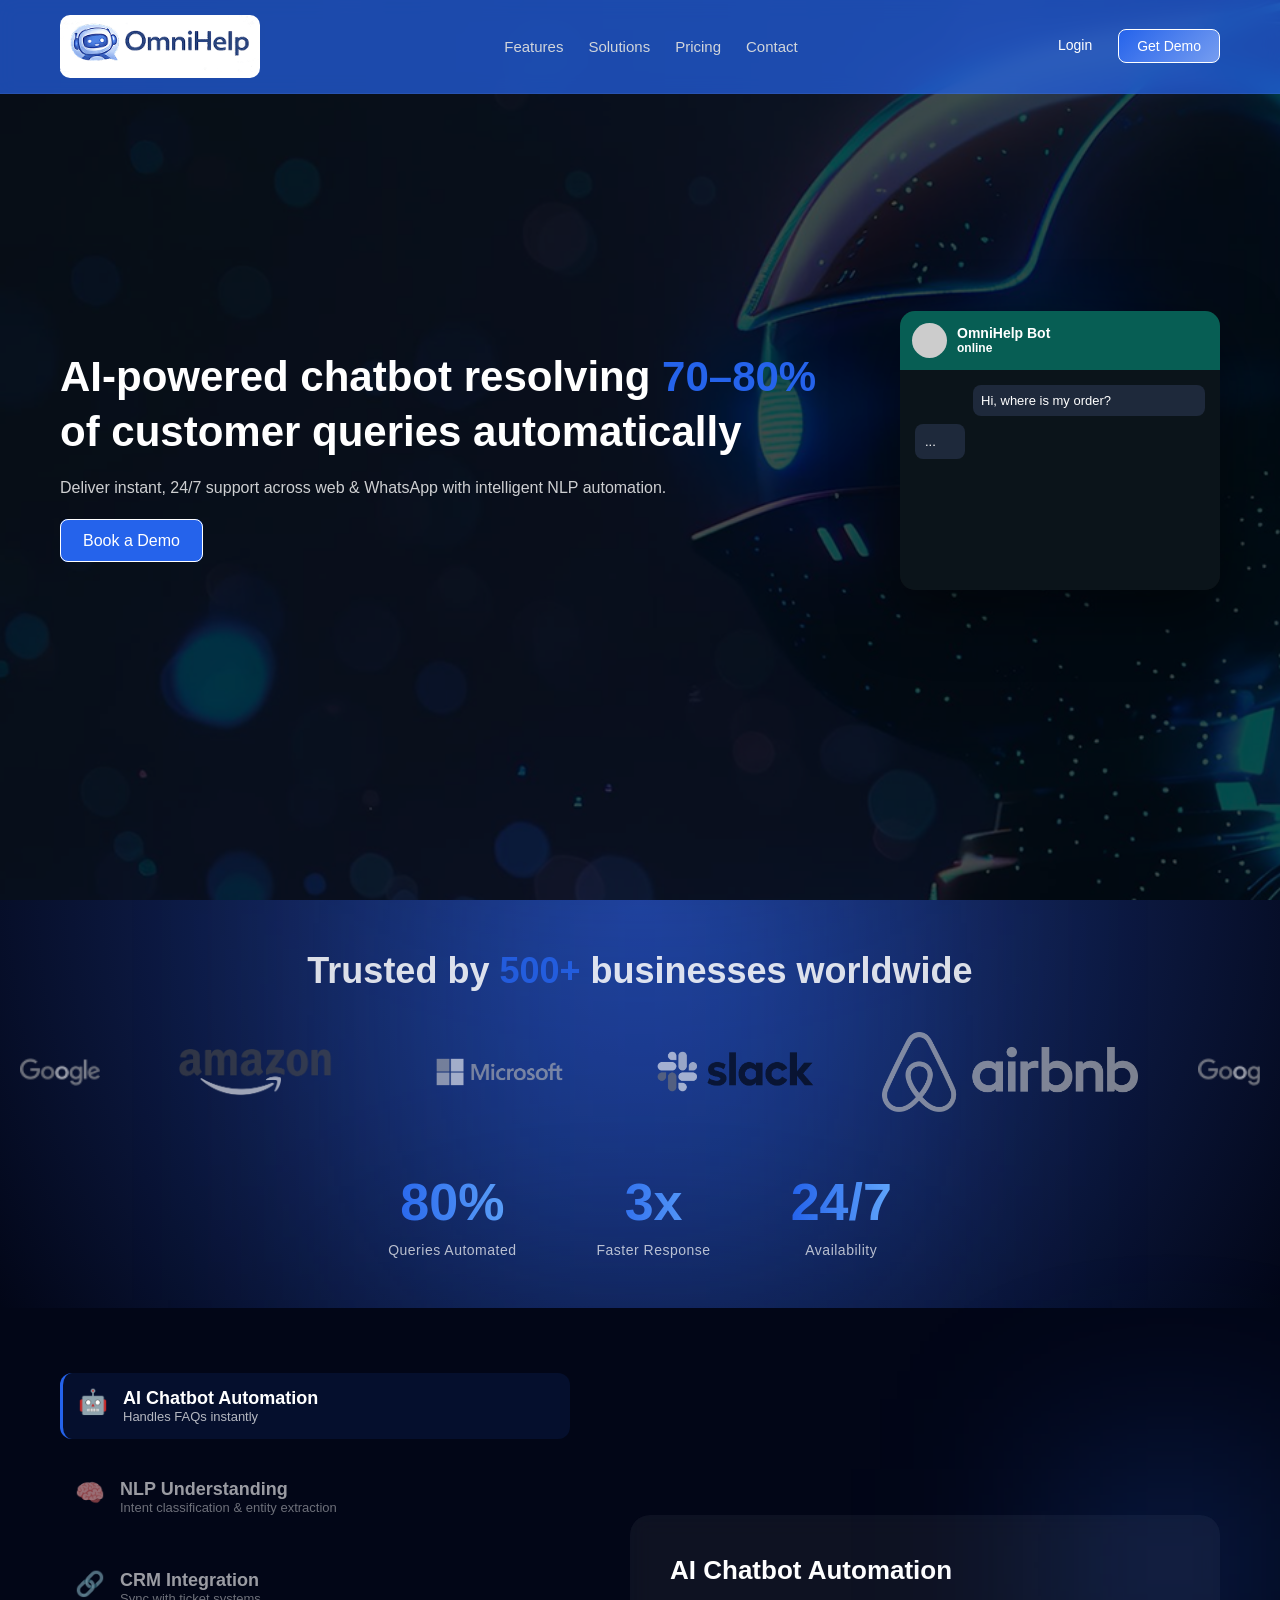
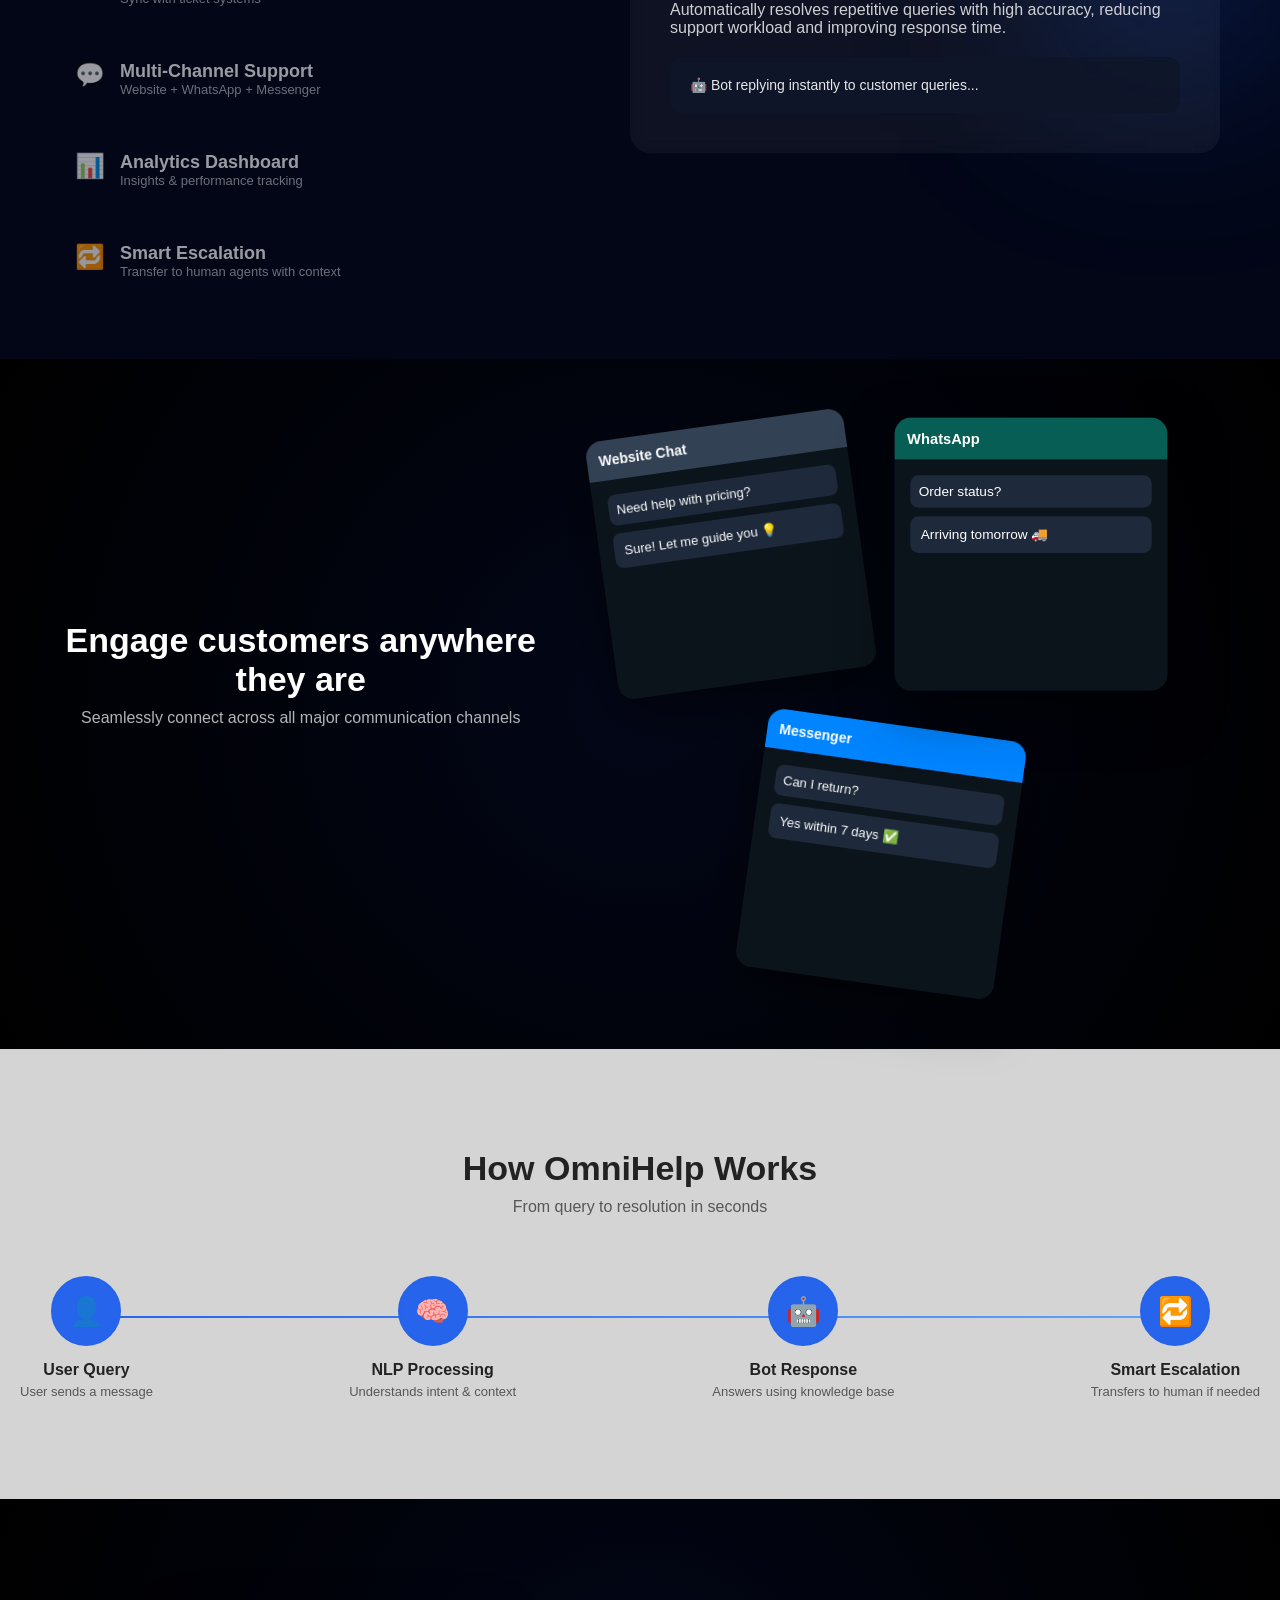
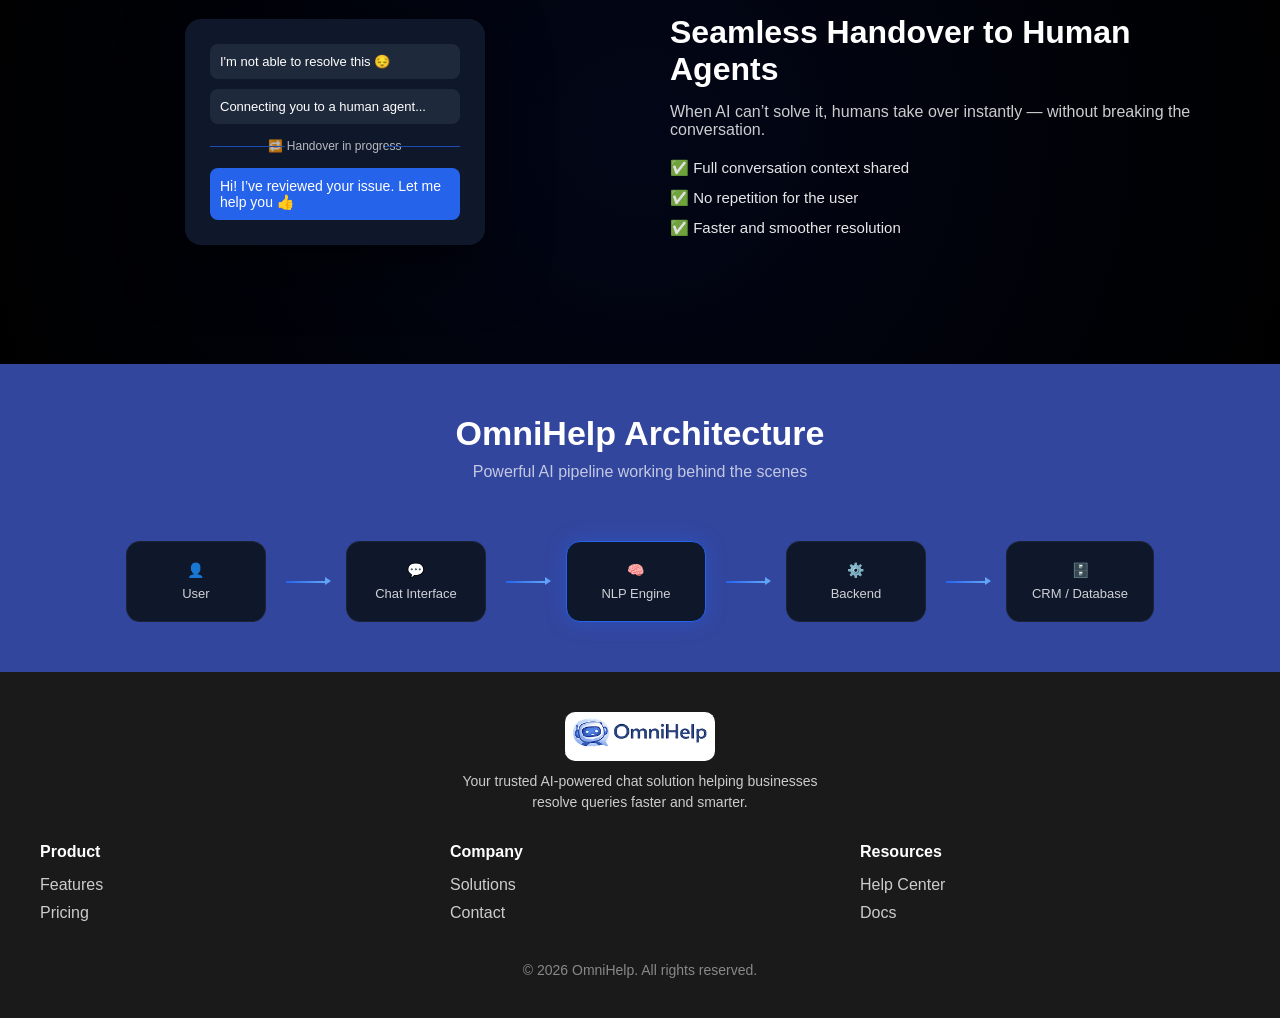
==== commit ea0cf1c7: "minor changes" ====
--- a/index.html
+++ b/index.html
@@ -4,10 +4,12 @@
 <head>
   <meta charset="UTF-8">
   <meta name="viewport" content="width=device-width, initial-scale=1.0">
-  <title>VoiceServe </title>
+  <title>OmniHelp </title>
+  <link rel="shortcut icon" href="assets/images/logo.png" type="image/x-icon">
   <link rel="stylesheet" href="assets/css/style.css">
   <link rel="stylesheet" href="assets/css/auth.css">
   <link rel="stylesheet" href="https://cdnjs.cloudflare.com/ajax/libs/font-awesome/6.5.0/css/all.min.css">
+  <script src="https://cdnjs.cloudflare.com/ajax/libs/jquery/3.6.0/jquery.min.js"></script>
 </head>
 
 <body>
@@ -29,14 +31,14 @@
 
         <div class="mobile-cta">
           <a href="login.html" class="btn-outline">Login</a>
-          <a href="javascript:void(0)" class="btn-primary" onclick="openModal()">Get started</a>
+          <a href="javascript:void(0)" class="btn-primary openDemo">Get started</a>
         </div>
       </nav>
 
       <!-- CTA Buttons -->
       <div class="cta-buttons">
         <a href="login.html" class="btn-outline">Login</a>
-        <a href="javascript:void(0)" class="btn-primary" onclick="openModal()">Get Demo</a>
+        <a href="javascript:void(0)" class="btn-primary openDemo">Get Demo</a>
       </div>
 
       <!-- Hamburger -->
@@ -63,7 +65,7 @@
         </p>
 
         <div class="hero-buttons">
-          <a href="javacript:void(0)" class="btn secondary" onclick="openModal()">Book a Demo</a>
+          <a href="javacript:void(0)" class="btn secondary openDemo">Book a Demo</a>
         </div>
       </div>
 
@@ -373,8 +375,6 @@
 
   </section>
 
-
-
   <!-- Footer -->
   <footer class="footer">
     <div class="footer-container">
@@ -399,7 +399,7 @@
         <div class="footer-column">
           <h4>Company</h4>
           <ul>
-            <li><a href="solution.html">solutions</a></li>
+            <li><a href="solution.html">Solutions</a></li>
             <!-- <li><a href="#">Careers</a></li> -->
             <li><a href="contact.html">Contact</a></li>
           </ul>
@@ -425,70 +425,65 @@
     </div>
   </footer>
 
-  <div class="modal" id="demoModal">
-
-    <div class="modal-content" id="modalBox">
-
-      <span class="close" onclick="closeModal()">&times;</span>
-
-      <h2>Request a Demo</h2>
-
-      <form id="demoForm">
-
-        <input type="text" id="name" placeholder="Full Name" required>
-        <input type="email" id="email" placeholder="Email Address" required>
-        <input type="text" placeholder="Farm Size / Location">
-
-        <p class="" id="formError"></p>
-
-        <button type="submit">Submit Request</button>
-
-      </form>
-
-    </div>
+  <div class="demo-overlay" id="demoOverlay"></div>
+
+  <!-- Side Popup -->
+  <div class="demo-popup" id="demoPopup">
+
+    <!-- Header -->
+    <div class="popup-header">
+      <h3>Book a Demo</h3>
+      <span id="closeDemo">&times;</span>
+    </div>
+
+    <!-- Form -->
+    <form class="demo-form" id="demoForm">
+      <input type="text" placeholder="Full Name" required>
+      <input type="email" placeholder="Email Address" required>
+      <input type="phone" placeholder="Phone Number" required>
+
+
+      <textarea placeholder="Your Message"></textarea>
+
+      <button type="submit">Request Demo</button>
+
+      <div class="success-message" id="successMsg">
+        ✅ request submitted successfully!
+      </div>
+    </form>
 
   </div>
   <script>
-    const modal = document.getElementById("demoModal");
-    const form = document.getElementById("demoForm");
-    const error = document.getElementById("formError");
-    const box = document.getElementById("modalBox");
-
-    function openModal() {
-      document.getElementById("demoModal").style.display = "flex";
-    }
-
-    function closeModal() {
-      document.getElementById("demoModal").style.display = "none";
-    }
-
-    /* close outside */
-    window.onclick = function (e) {
-      const modal = document.getElementById("demoModal");
-      if (e.target === modal) {
-        modal.style.display = "none";
+    $(document).ready(function () {
+      $('.openDemo').on('click', function (e) {
+        e.preventDefault();
+        $('#demoPopup').addClass('active');
+        $('#demoOverlay').addClass('active');
+      });
+
+      // CLOSE POPUP
+      function closePopup() {
+        $('#demoPopup').removeClass('active');
+        $('#demoOverlay').removeClass('active');
       }
-    }
-
-    /* FORM VALIDATION */
-    form.addEventListener("submit", function (e) {
-      e.preventDefault();
-
-      const name = document.getElementById("name").value;
-      const email = document.getElementById("email").value;
-
-      if (name === "" || email === "") {
-        error.innerText = "Please fill all required fields";
-
-        box.classList.add("shake");
-        setTimeout(() => box.classList.remove("shake"), 300);
-      } else {
-        error.classList.add("success");
-        error.innerText = "✅ Request submitted successfully!";
-
-        form.reset();
-      }
-    });
+
+      $('#closeDemo, #demoOverlay').on('click', function () {
+        closePopup();
+      });
+
+      // FORM SUBMIT
+      $('#demoForm').on('submit', function (e) {
+        e.preventDefault();
+
+        $('#successMsg').addClass('active');
+        this.reset();
+
+        setTimeout(function () {
+          $('#successMsg').removeClass('active');
+          closePopup();
+        }, 5000);
+      });
+    })
 
     const toggle = document.getElementById("menuToggle");
     const nav = document.getElementById("navLinks");
--- a/assets/css/style.css
+++ b/assets/css/style.css
@@ -1406,6 +1406,24 @@
 }
 
 /* ================= CONTACT SECTION ================= */
+.banner {
+    background: radial-gradient(circle, #2563EB, #000);
+    color: white;
+    padding: 50px 20px;
+    text-align: center;
+    margin-top: 60px;
+}
+
+.banner h1 {
+    font-size: 36px;
+    margin-bottom: 10px;
+}
+
+.banner p {
+    font-size: 16px;
+    opacity: 0.9;
+}
+
 .contact-container {
     display: flex;
     gap: 40px;
@@ -1607,6 +1625,7 @@
     justify-content: center;
     gap: 30px;
     margin-top: 40px;
+    color: #ffffff;
 }
 
 .card {
@@ -1652,6 +1671,7 @@
     justify-content: center;
     gap: 30px;
     margin-top: 40px;
+    color: #ffffff;
 }
 
 .problem {
--- a/assets/css/auth.css
+++ b/assets/css/auth.css
@@ -150,63 +150,147 @@
 }
 
 /* BACKDROP */
-.modal {
-    display: none;
+.demo-btn {
+    padding: 12px 24px;
+    background: linear-gradient(135deg, #00B4FF, #0068D1);
+    color: #fff;
+    border: none;
+    border-radius: 10px;
+    cursor: pointer;
+    font-weight: 600;
+    box-shadow: 0 8px 25px rgba(0, 180, 255, 0.35);
+    transition: 0.3s;
+}
+
+.demo-btn:hover {
+    transform: translateY(-2px);
+    box-shadow: 0 12px 35px rgba(0, 180, 255, 0.6);
+}
+
+/* BACKDROP */
+.demo-overlay {
+    position: fixed;
+    inset: 0;
+    background: rgba(0, 0, 0, 0.4);
+    backdrop-filter: blur(4px);
+
+    opacity: 0;
+    visibility: hidden;
+    transition: 0.3s;
+    z-index: 999;
+}
+
+.demo-overlay.active {
+    opacity: 1;
+    visibility: visible;
+}
+
+/* POPUP */
+.demo-popup {
     position: fixed;
     top: 0;
+    left: -420px;
+    width: 380px;
+    height: 100vh;
+
+    background: white;
+    box-shadow: -10px 0 40px rgba(0, 0, 0, 0.2);
+
+    padding: 20px;
+    z-index: 1000;
+
+    transition: 0.4s ease;
+    display: flex;
+    flex-direction: column;
+}
+
+.demo-popup.active {
     left: 0;
-    width: 100%;
-    height: 100%;
-    background: rgba(0, 0, 0, 0.7);
-    justify-content: center;
+}
+
+/* HEADER */
+.popup-header {
+    display: flex;
+    justify-content: space-between;
     align-items: center;
-    z-index: 1000;
-}
-
-/* MODAL */
-.modal-content {
-    background: #ffffff;
-    /* backdrop-filter: blur(15px); */
-    padding: 30px;
-    border-radius: 16px;
-    width: 500px;
-    color: #000000;
-    text-align: center;
-    animation: fadeIn 0.4s ease;
-    position: relative;
-}
-
-/* CLOSE */
-.close {
-    position: absolute;
-    top: 12px;
-    right: 15px;
-    font-size: 20px;
-    cursor: pointer;
+    margin-bottom: 20px;
+}
+
+.popup-header h3 {
+    margin: 0;
+    color: #0f172a;
+}
+
+.popup-header span {
+    font-size: 22px;
+    cursor: pointer;
+    color: #0f172a;
 }
 
 /* FORM */
-.modal-content form {
+.demo-form {
     display: flex;
     flex-direction: column;
     gap: 12px;
-    margin-top: 15px;
-}
-
-.modal-content input {
-    padding: 12px;
-    border: 1px solid #000000;
-    border-radius: 6px;
-    outline: none;
-}
-
-.modal-content button {
-    padding: 12px;
-    background: #2563EB;
-    border: none;
-    border-radius: 6px;
+}
+
+.demo-form input,
+.demo-form select,
+.demo-form textarea {
+    padding: 10px;
+    border-radius: 10px;
+    border: 1px solid #e2e8f0;
+    font-size: 14px;
+}
+
+.demo-form textarea {
+    resize: none;
+    height: 80px;
+}
+
+/* BUTTON */
+.demo-form button {
+    margin-top: 10px;
+    padding: 10px;
+    border: none;
+    border-radius: 999px;
     color: white;
-    cursor: pointer;
+
+    background: linear-gradient(135deg, #0052CC, #5C89CD);
+    cursor: pointer;
+}
+
+/* SUCCESS MESSAGE */
+.success-message {
+    display: none;
+    margin-top: 10px;
+    padding: 10px;
+    border-radius: 10px;
+
+    font-size: 13px;
+    text-align: center;
+
+    color: #065f46;
+    background: #d1fae5;
+    border: 1px solid #6ee7b7;
+}
+
+/* SHOW STATE */
+.success-message.active {
+    display: block;
+    animation: fadeIn 0.4s ease;
+}
+
+@keyframes fadeIn {
+    from {
+        opacity: 0;
+        transform: translateY(5px);
+    }
+
+    to {
+        opacity: 1;
+        transform: translateY(0);
+    }
 }
 
 /* ERROR */
@@ -264,13 +348,14 @@
 
 
 /* CARD */
-.signup-container{
+.signup-container {
     width: 100%;
     display: flex;
     justify-content: center;
     background: url(../images/login.jpg) no-repeat center center/cover;
     height: 100vh;
 }
+
 .signup-card {
     background: rgba(255, 255, 255, 0.1);
     backdrop-filter: blur(15px);
@@ -282,9 +367,10 @@
     margin: 30px;
     animation: fadeIn 0.6s ease;
 }
-.signup-card p{
-   font-size: 24px;
-   margin-top: 0;
+
+.signup-card p {
+    font-size: 24px;
+    margin-top: 0;
 }
 
 /* INPUT */
